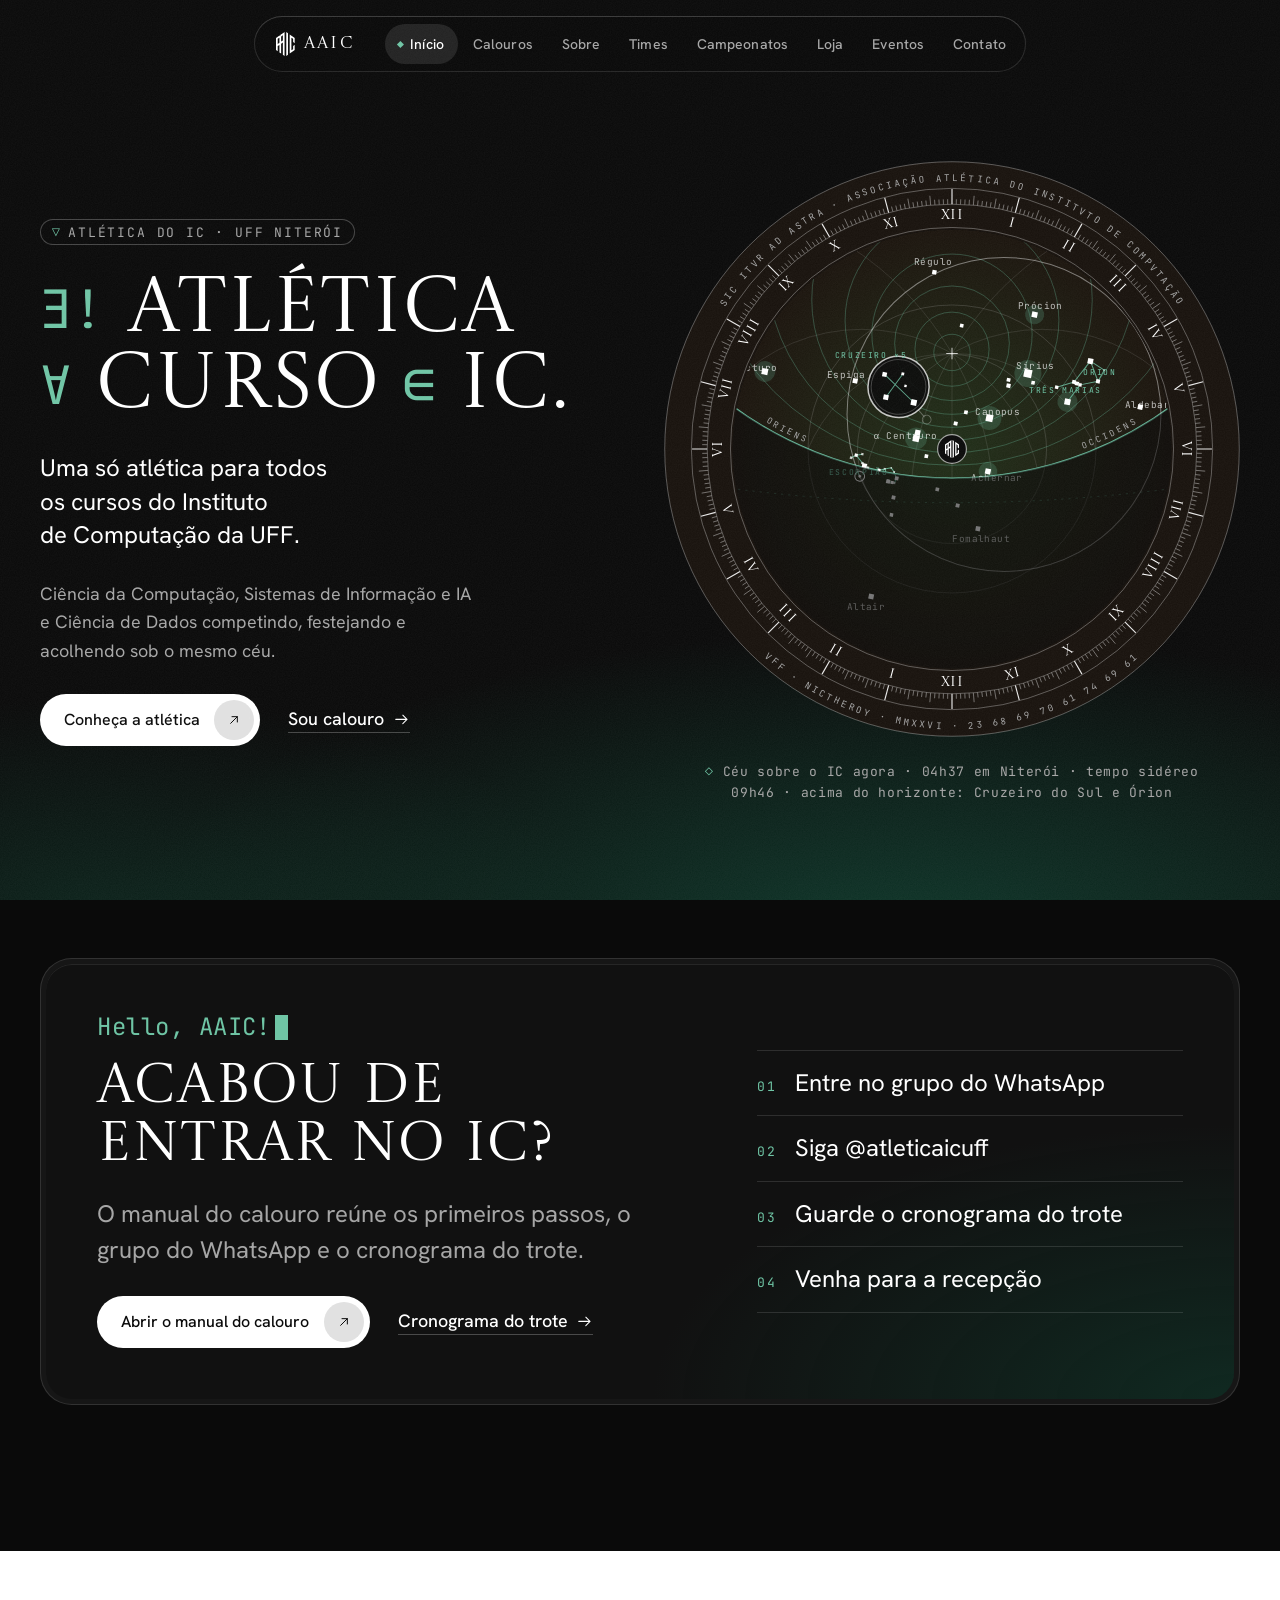
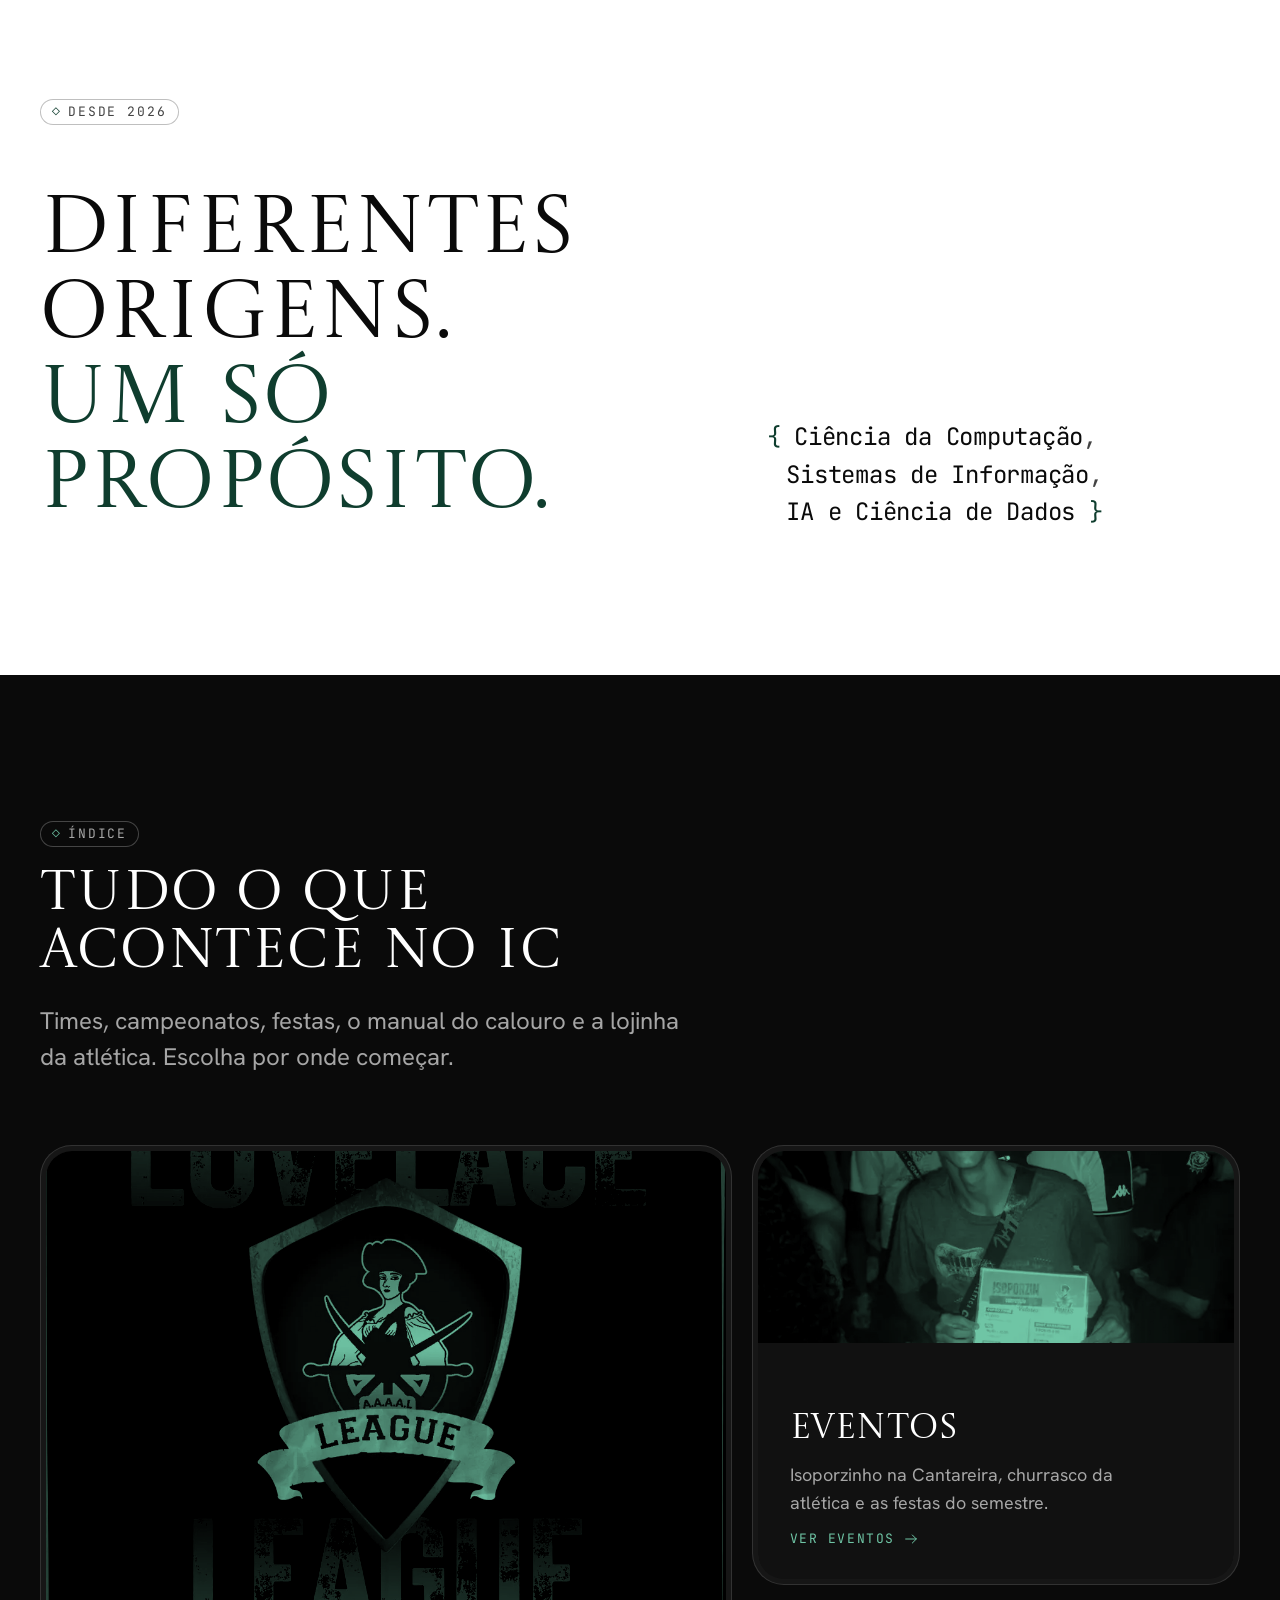
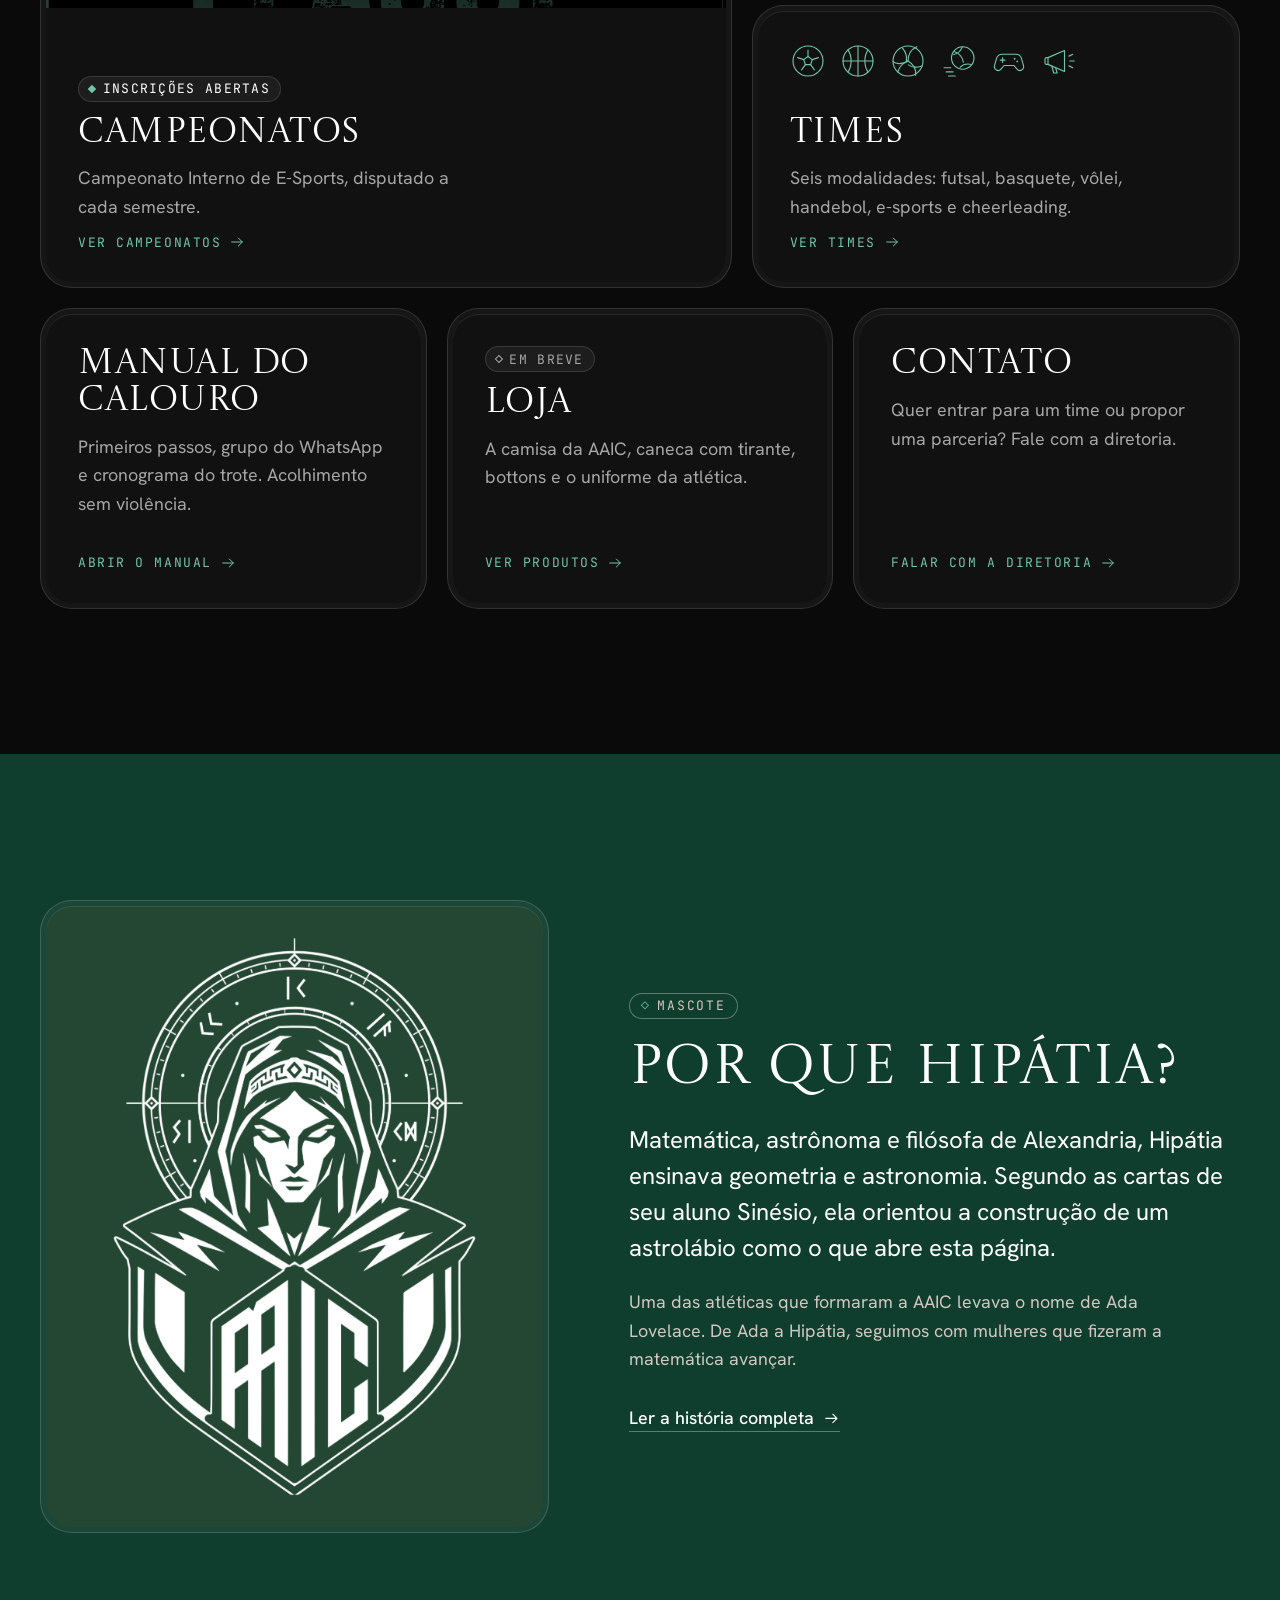
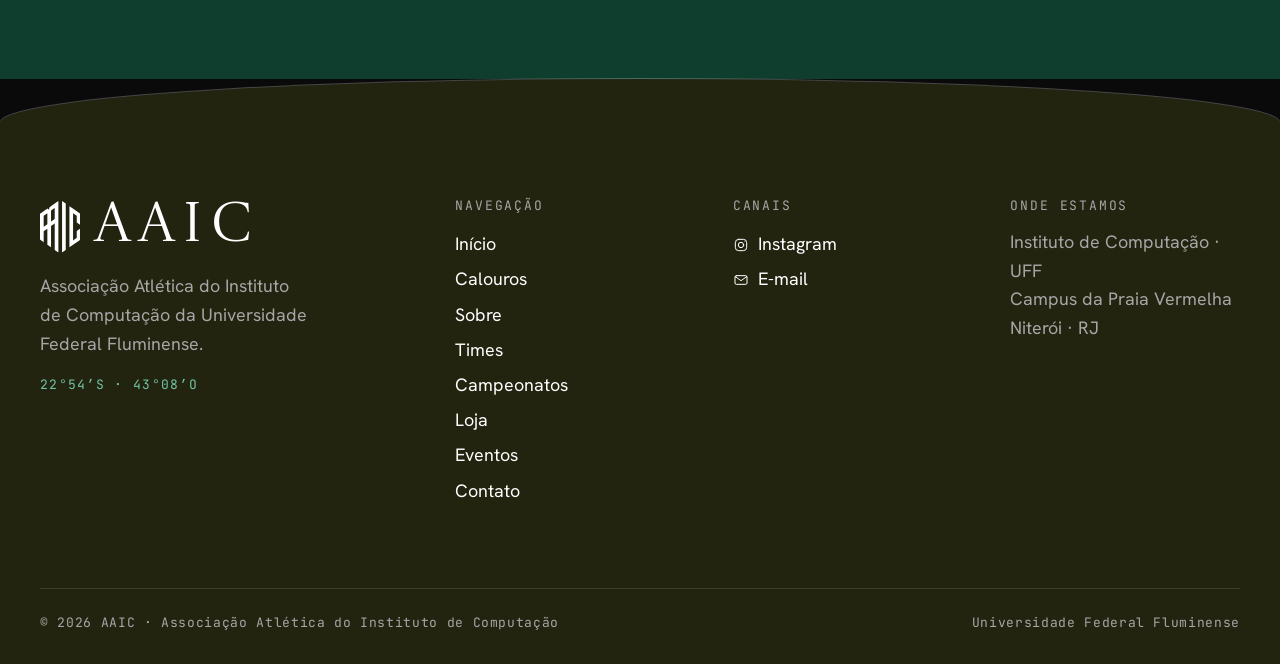
==== index.html @ 12397152 "feat: aplica a nova identidade visual da AAIC ao site" ====
<!DOCTYPE html>
<html lang="pt-BR">
<head>
  <meta charset="utf-8">
  <meta name="viewport" content="width=device-width, initial-scale=1">
  <title>AAIC UFF · Associação Atlética do Instituto de Computação</title>
  <meta name="description" content="Atlética do Instituto de Computação da UFF, em Niterói: manual do calouro, times, campeonatos, eventos, trotes solidários e loja de Ciência da Computação, Sistemas de Informação e IA e Ciência de Dados.">
  <link rel="canonical" href="https://aaic.com.br/">
  <meta property="og:type" content="website">
  <meta property="og:site_name" content="AAIC UFF">
  <meta property="og:locale" content="pt_BR">
  <meta property="og:title" content="AAIC UFF · Associação Atlética do Instituto de Computação">
  <meta property="og:description" content="Uma só atlética para todos os cursos do Instituto de Computação da UFF.">
  <meta property="og:url" content="https://aaic.com.br/">
  <meta property="og:image" content="https://aaic.com.br/assets/img/og.jpg">
  <meta name="theme-color" content="#0A0A0A">
  <link rel="icon" href="assets/favicon.svg" type="image/svg+xml">
  <link rel="apple-touch-icon" href="assets/img/apple-touch-icon.png">
  <link rel="preload" href="assets/fonts/castoro-titling-latin.woff2" as="font" type="font/woff2" crossorigin>
  <link rel="preload" href="assets/fonts/hanken-grotesk-latin-var.woff2" as="font" type="font/woff2" crossorigin>
  <link rel="stylesheet" href="style.css?v=20261013">
  <script src="script.js?v=20261013" defer></script>
  <script src="astrolabio.js?v=20261013" defer></script>
</head>
<body class="page-inicio">
  <!-- chrome:nav -->
  <a class="skip-link" href="#conteudo">Pular para o conteúdo</a>
  <header class="site-nav" data-nav>
    <nav class="nav-island" aria-label="Principal">
      <a class="nav-brand" href="index.html">
        <svg class="nav-brand-mark" aria-hidden="true"><use href="assets/icons.svg?v=20261013#aaic-monograma"></use></svg>
        <span>AAIC</span>
        <span class="sr-only">— página inicial</span>
      </a>
      <button class="nav-toggle" type="button" aria-expanded="false" aria-controls="menu" aria-label="Menu" data-nav-toggle>
        <span class="nav-toggle-bar nav-toggle-bar--top" aria-hidden="true"></span>
        <span class="nav-toggle-bar nav-toggle-bar--bottom" aria-hidden="true"></span>
      </button>
      <div class="nav-panel" id="menu" data-nav-panel>
        <ul class="nav-links" role="list">
          <li class="nav-item"><a class="nav-link" href="index.html" aria-current="page">Início</a></li>
          <li class="nav-item"><a class="nav-link" href="trotes.html">Calouros</a></li>
          <li class="nav-item"><a class="nav-link" href="sobre.html">Sobre</a></li>
          <li class="nav-item"><a class="nav-link" href="times.html">Times</a></li>
          <li class="nav-item"><a class="nav-link" href="campeonatos.html">Campeonatos</a></li>
          <li class="nav-item"><a class="nav-link" href="loja.html">Loja</a></li>
          <li class="nav-item"><a class="nav-link" href="eventos.html">Eventos</a></li>
          <li class="nav-item"><a class="nav-link" href="contato.html">Contato</a></li>
        </ul>
        <div class="nav-panel-meta">
          <a class="nav-panel-link" href="https://www.instagram.com/atleticaicuff/" target="_blank" rel="noopener">@atleticaicuff<span class="sr-only"> (abre em nova aba)</span></a>
          <a class="nav-panel-link" href="mailto:diretoria@aaic.com.br">diretoria@aaic.com.br</a>
        </div>
      </div>
    </nav>
  </header>
  <!-- /chrome:nav -->

  <main id="conteudo" tabindex="-1">
    <section class="hero" aria-labelledby="hero-title">
      <div class="container hero-grid">
        <div class="hero-copy">
          <p class="label"><span class="label-mark" aria-hidden="true">▽</span> Atlética do IC · UFF Niterói</p>
          <!-- TODO(conteúdo): tese provisória em notação lógica. A ordem ∃! … ∀ é intencional:
               "existe uma única atlética para todo curso do IC" (∀ antes de ∃! diria "cada curso com a sua"). -->
          <h1 class="hero-title" id="hero-title">
            <span class="hero-formula" aria-hidden="true">
              <span class="hero-formula-line"><span class="op">∃!</span> ATLÉTICA</span>
              <span class="hero-formula-line"><span class="op">∀</span> CURSO <span class="op">∈</span> IC.</span>
            </span>
            <span class="hero-translation">Uma só atlética para todos os cursos do Instituto de Computação da UFF.</span>
          </h1>
          <p class="hero-lede">Ciência da Computação, Sistemas de Informação e IA e Ciência de Dados competindo, festejando e acolhendo sob o mesmo céu.</p>
          <div class="hero-actions">
            <a class="btn" href="sobre.html">Conheça a atlética<span class="btn-icon" aria-hidden="true"><svg class="icon icon--sm" aria-hidden="true"><use href="assets/icons.svg?v=20261013#i-arrow-up-right"></use></svg></span></a>
            <a class="link-arrow" href="trotes.html">Sou calouro<svg class="icon" aria-hidden="true"><use href="assets/icons.svg?v=20261013#i-arrow-right"></use></svg></a>
          </div>
        </div>

        <!-- Astrolábio vivo: gerado por astrolabio.js com o céu real sobre o IC no momento do acesso.
             O monograma no eixo central vem da constante MONOGRAM de astrolabio.js.
             TODO(conteúdo): a inscrição do limbo vem de data-inscription; o trecho em hex decodifica "#hipatia". -->
        <figure class="astrolabe" data-astrolabe data-inscription="SIC ITVR AD ASTRA · ASSOCIAÇÃO ATLÉTICA DO INSTITVTO DE COMPVTAÇÃO · VFF · NICTHEROY · MMXXVI · 23 68 69 70 61 74 69 61">
          <div class="astro-disc" data-astro-disc>
            <noscript><img class="astro-fallback" src="assets/img/astrolabio.svg" alt="" width="640" height="640"></noscript>
          </div>
          <figcaption class="astro-caption"><span class="astro-caption-mark" aria-hidden="true">◇</span> <span data-astro-readout>Céu sobre o IC · 22°54′S 43°08′O</span></figcaption>
        </figure>
      </div>
    </section>

    <section class="section calouro-band" aria-labelledby="calouro-title">
      <div class="container">
        <div class="card" data-reveal>
          <div class="card-core calouro-band-core">
            <div class="calouro-band-copy">
              <p class="calouro-hello" aria-hidden="true">Hello, AAIC!</p>
              <h2 class="section-title" id="calouro-title">Acabou de entrar no IC?</h2>
              <p class="section-lede">O manual do calouro reúne os primeiros passos, o grupo do WhatsApp e o cronograma do trote.</p>
              <div class="calouro-actions">
                <a class="btn" href="trotes.html">Abrir o manual do calouro<span class="btn-icon" aria-hidden="true"><svg class="icon icon--sm" aria-hidden="true"><use href="assets/icons.svg?v=20261013#i-arrow-up-right"></use></svg></span></a>
                <a class="link-arrow" href="trotes.html#cronograma">Cronograma do trote<svg class="icon" aria-hidden="true"><use href="assets/icons.svg?v=20261013#i-arrow-right"></use></svg></a>
              </div>
            </div>
            <ol class="calouro-band-steps" role="list" aria-label="Primeiros passos do calouro">
              <li class="calouro-band-step"><span class="calouro-band-index" aria-hidden="true">01</span>Entre no grupo do WhatsApp</li>
              <li class="calouro-band-step"><span class="calouro-band-index" aria-hidden="true">02</span>Siga @atleticaicuff</li>
              <li class="calouro-band-step"><span class="calouro-band-index" aria-hidden="true">03</span>Guarde o cronograma do trote</li>
              <li class="calouro-band-step"><span class="calouro-band-index" aria-hidden="true">04</span>Venha para a recepção</li>
            </ol>
          </div>
        </div>
      </div>
    </section>

    <section class="section section--light" aria-labelledby="manifesto-title">
      <div class="container manifesto-grid">
        <div class="manifesto-head">
          <p class="label"><span class="label-mark" aria-hidden="true">◇</span> Desde 2026</p>
        </div>
        <h2 class="manifesto-title" id="manifesto-title">Diferentes origens. <span class="manifesto-title-line">Um só propósito.</span></h2>
        <ul class="course-set" role="list" aria-label="Os três cursos da AAIC">
          <li class="course-set-item">Ciência da Computação</li>
          <li class="course-set-item">Sistemas de Informação</li>
          <li class="course-set-item">IA e Ciência de Dados</li>
        </ul>
      </div>
    </section>

    <section class="section" aria-labelledby="indice-title">
      <div class="container">
        <div class="section-head">
          <p class="label"><span class="label-mark" aria-hidden="true">◇</span> Índice</p>
          <h2 class="section-title" id="indice-title">Tudo o que acontece no IC</h2>
          <p class="section-lede">Times, campeonatos, festas, o manual do calouro e a lojinha da atlética. Escolha por onde começar.</p>
        </div>

        <div class="index-grid">
          <div class="index-item index-item--champ" data-reveal>
            <a class="card index-card" href="campeonatos.html">
              <div class="card-core index-card-core index-card-core--media">
                <div class="index-card-media duotone">
                  <img class="index-card-img duotone-img" src="assets/img/lleague-1200.webp" srcset="assets/img/lleague-640.webp 640w, assets/img/lleague-1200.webp 1080w" sizes="(min-width: 64rem) 56vw, 100vw" width="1080" height="1080" alt="" loading="lazy" decoding="async">
                </div>
                <div class="index-card-body">
                  <span class="chip chip--live">Inscrições abertas</span>
                  <h3 class="index-card-title">Campeonatos</h3>
                  <p class="index-card-text">Campeonato Interno de E-Sports, disputado a cada semestre.</p>
                  <span class="index-card-cta">Ver campeonatos<svg class="icon" aria-hidden="true"><use href="assets/icons.svg?v=20261013#i-arrow-right"></use></svg></span>
                </div>
              </div>
            </a>
          </div>

          <div class="index-item index-item--events" data-reveal>
            <a class="card index-card" href="eventos.html">
              <div class="card-core index-card-core index-card-core--media">
                <div class="index-card-media duotone">
                  <img class="index-card-img duotone-img" src="assets/img/isoporzinho-640.webp" srcset="assets/img/isoporzinho-640.webp 640w, assets/img/isoporzinho-1200.webp 1200w" sizes="(min-width: 64rem) 40vw, 100vw" width="1200" height="1200" alt="" loading="lazy" decoding="async">
                </div>
                <div class="index-card-body">
                  <h3 class="index-card-title">Eventos</h3>
                  <p class="index-card-text">Isoporzinho na Cantareira, churrasco da atlética e as festas do semestre.</p>
                  <span class="index-card-cta">Ver eventos<svg class="icon" aria-hidden="true"><use href="assets/icons.svg?v=20261013#i-arrow-right"></use></svg></span>
                </div>
              </div>
            </a>
          </div>

          <div class="index-item index-item--teams" data-reveal>
            <a class="card index-card" href="times.html">
              <div class="card-core index-card-core">
                <div class="index-picto" aria-hidden="true">
                  <svg class="icon"><use href="assets/icons.svg?v=20261013#p-futsal"></use></svg>
                  <svg class="icon"><use href="assets/icons.svg?v=20261013#p-basquete"></use></svg>
                  <svg class="icon"><use href="assets/icons.svg?v=20261013#p-volei"></use></svg>
                  <svg class="icon"><use href="assets/icons.svg?v=20261013#p-handebol"></use></svg>
                  <svg class="icon"><use href="assets/icons.svg?v=20261013#p-esports"></use></svg>
                  <svg class="icon"><use href="assets/icons.svg?v=20261013#p-cheer"></use></svg>
                </div>
                <div class="index-card-body">
                  <h3 class="index-card-title">Times</h3>
                  <p class="index-card-text">Seis modalidades: futsal, basquete, vôlei, handebol, e-sports e cheerleading.</p>
                  <span class="index-card-cta">Ver times<svg class="icon" aria-hidden="true"><use href="assets/icons.svg?v=20261013#i-arrow-right"></use></svg></span>
                </div>
              </div>
            </a>
          </div>

          <div class="index-item index-item--trotes" data-reveal>
            <a class="card index-card" href="trotes.html">
              <div class="card-core index-card-core">
                <div class="index-card-body">
                  <h3 class="index-card-title">Manual do calouro</h3>
                  <p class="index-card-text">Primeiros passos, grupo do WhatsApp e cronograma do trote. Acolhimento sem violência.</p>
                </div>
                <span class="index-card-cta">Abrir o manual<svg class="icon" aria-hidden="true"><use href="assets/icons.svg?v=20261013#i-arrow-right"></use></svg></span>
              </div>
            </a>
          </div>

          <div class="index-item index-item--store" data-reveal>
            <a class="card index-card" href="loja.html">
              <div class="card-core index-card-core">
                <div class="index-card-body">
                  <span class="chip">Em breve</span>
                  <h3 class="index-card-title">Loja</h3>
                  <p class="index-card-text">A camisa da AAIC, caneca com tirante, bottons e o uniforme da atlética.</p>
                </div>
                <span class="index-card-cta">Ver produtos<svg class="icon" aria-hidden="true"><use href="assets/icons.svg?v=20261013#i-arrow-right"></use></svg></span>
              </div>
            </a>
          </div>

          <div class="index-item index-item--contact" data-reveal>
            <a class="card index-card" href="contato.html">
              <div class="card-core index-card-core">
                <div class="index-card-body">
                  <h3 class="index-card-title">Contato</h3>
                  <p class="index-card-text">Quer entrar para um time ou propor uma parceria? Fale com a diretoria.</p>
                </div>
                <span class="index-card-cta">Falar com a diretoria<svg class="icon" aria-hidden="true"><use href="assets/icons.svg?v=20261013#i-arrow-right"></use></svg></span>
              </div>
            </a>
          </div>
        </div>
      </div>
    </section>

    <section class="section section--green hipatia-teaser" id="hipatia" aria-labelledby="hipatia-title">
      <div class="container hipatia-grid">
        <figure class="card hipatia-figure" data-reveal>
          <div class="card-core">
            <img class="hipatia-img" src="assets/img/hipatia-circulo-1200.webp" srcset="assets/img/hipatia-circulo-640.webp 640w, assets/img/hipatia-circulo-1200.webp 1200w" sizes="(min-width: 64rem) 33rem, 100vw" width="1200" height="1500" alt="Hipátia, mascote da AAIC: encapuzada e de olhos fechados, sobre o escudo com o monograma AAIC e diante do círculo rúnico." loading="lazy" decoding="async">
          </div>
        </figure>
        <div class="hipatia-copy">
          <p class="label"><span class="label-mark" aria-hidden="true">◇</span> Mascote</p>
          <h2 class="section-title" id="hipatia-title">Por que Hipátia?</h2>
          <!-- TODO(conteúdo): texto provisório; revisar com a diretoria. -->
          <p class="hipatia-text hipatia-text--lead">Matemática, astrônoma e filósofa de Alexandria, Hipátia ensinava geometria e astronomia. Segundo as cartas de seu aluno Sinésio, ela orientou a construção de um astrolábio como o que abre esta página.</p>
          <p class="hipatia-text">Uma das atléticas que formaram a AAIC levava o nome de Ada Lovelace. De Ada a Hipátia, seguimos com mulheres que fizeram a matemática avançar.</p>
          <a class="link-arrow" href="sobre.html#hipatia">Ler a história completa<svg class="icon" aria-hidden="true"><use href="assets/icons.svg?v=20261013#i-arrow-right"></use></svg></a>
          <!-- Easter egg: só aparece em aaic.com.br/#hipatia (o hex do limbo do astrolábio).
               TODO(conteúdo): definir se há recompensa para quem chegar aqui. -->
          <p class="egg">∴ Você decifrou a inscrição do astrolábio. Hipátia aprovaria.</p>
        </div>
      </div>
    </section>
  </main>

  <!-- chrome:footer -->
  <footer class="site-footer">
    <div class="container">
      <div class="footer-grid">
        <div class="footer-brand">
          <a class="footer-wordmark" href="index.html"><svg class="footer-wordmark-mark" aria-hidden="true"><use href="assets/icons.svg?v=20261013#aaic-monograma"></use></svg>AAIC</a>
          <p class="footer-tagline">Associação Atlética do Instituto de Computação da Universidade Federal Fluminense.</p>
          <p class="footer-coords">22°54′S · 43°08′O</p>
        </div>
        <nav aria-label="Rodapé">
          <h2 class="footer-title">Navegação</h2>
          <ul class="footer-links" role="list">
            <li><a class="footer-link" href="index.html">Início</a></li>
            <li><a class="footer-link" href="trotes.html">Calouros</a></li>
            <li><a class="footer-link" href="sobre.html">Sobre</a></li>
            <li><a class="footer-link" href="times.html">Times</a></li>
            <li><a class="footer-link" href="campeonatos.html">Campeonatos</a></li>
            <li><a class="footer-link" href="loja.html">Loja</a></li>
            <li><a class="footer-link" href="eventos.html">Eventos</a></li>
            <li><a class="footer-link" href="contato.html">Contato</a></li>
          </ul>
        </nav>
        <div>
          <h2 class="footer-title">Canais</h2>
          <ul class="footer-links" role="list">
            <li><a class="footer-link" href="https://www.instagram.com/atleticaicuff/" target="_blank" rel="noopener"><svg class="icon icon--sm" aria-hidden="true"><use href="assets/icons.svg?v=20261013#i-instagram"></use></svg>Instagram<span class="sr-only"> (abre em nova aba)</span></a></li>
            <li><a class="footer-link" href="mailto:diretoria@aaic.com.br"><svg class="icon icon--sm" aria-hidden="true"><use href="assets/icons.svg?v=20261013#i-mail"></use></svg>E-mail</a></li>
            <!-- TODO(conteúdo): incluir Discord (convite), LinkedIn e outras redes quando houver links oficiais. -->
          </ul>
        </div>
        <div>
          <h2 class="footer-title">Onde estamos</h2>
          <address class="footer-text">Instituto de Computação · UFF<br>Campus da Praia Vermelha<br>Niterói · RJ</address>
        </div>
      </div>
      <div class="footer-bottom">
        <p>© <span data-year>2026</span> AAIC · Associação Atlética do Instituto de Computação</p>
        <p>Universidade Federal Fluminense</p>
      </div>
    </div>
  </footer>
  <!-- /chrome:footer -->
</body>
</html>
---- style.css ----
/* =============================================================================
   AAIC · UFF — folha de estilo única
   -----------------------------------------------------------------------------
   Ordem: camadas · fontes · tokens (IDENTIDADE no topo) · reset · base
          · componentes · chrome (nav e rodapé) · páginas · utilitários.

   Convenções
   - Classes simples "bloco-parte" e variantes "bloco--variante" (ex.: .team-row).
   - Estado por atributo (aria-expanded, aria-current, data-*). Exceções: as classes de
     revelação (reveal-ready, is-visible) e as do SVG que o astrolabio.js gera.
   - Sem IDs e sem style inline. Um seletor não entra nas partes de outro bloco.
   - Cores SEMPRE por token. Para trocar a identidade, edite só o bloco IDENTIDADE.
   - Os tokens semânticos (--bg, --text, --accent, --line…) são redefinidos por
     seção (.section--light, .section--green), então os componentes funcionam
     sobre qualquer fundo sem variantes duplicadas.
   ========================================================================== */

@layer reset, base, components, chrome, pages, utilities;


/* ── Fontes self-hosted (OFL; licenças em assets/fonts/OFL-*.txt) ────────────
   TODO(identidade): tipografia provisória. Para trocar, substitua os arquivos
   e os nomes abaixo e em --font-display / --font-text / --font-mono.        */
@font-face {
  font-family: "Castoro Titling";
  src: url("assets/fonts/castoro-titling-latin.woff2") format("woff2");
  font-weight: 400;
  font-style: normal;
  font-display: swap;
  unicode-range: U+0000-00FF, U+0131, U+0152-0153, U+02BB-02BC, U+02C6, U+02DA, U+02DC, U+0304, U+0308, U+0329, U+2000-206F, U+20AC, U+2122, U+2191, U+2193, U+2212, U+2215, U+FEFF, U+FFFD;
}

@font-face {
  font-family: "Hanken Grotesk";
  src: url("assets/fonts/hanken-grotesk-latin-var.woff2") format("woff2");
  font-weight: 300 800;
  font-style: normal;
  font-display: swap;
  unicode-range: U+0000-00FF, U+0131, U+0152-0153, U+02BB-02BC, U+02C6, U+02DA, U+02DC, U+0304, U+0308, U+0329, U+2000-206F, U+20AC, U+2122, U+2191, U+2193, U+2212, U+2215, U+FEFF, U+FFFD;
}

@font-face {
  font-family: "JetBrains Mono";
  src: url("assets/fonts/jetbrains-mono-latin-400.woff2") format("woff2");
  font-weight: 400;
  font-style: normal;
  font-display: swap;
  unicode-range: U+0000-00FF, U+0131, U+0152-0153, U+02BB-02BC, U+02C6, U+02DA, U+02DC, U+0304, U+0308, U+0329, U+2000-206F, U+20AC, U+2122, U+2191, U+2193, U+2212, U+2215, U+FEFF, U+FFFD;
}

/* Operadores e símbolos (∀ ∃ ∄ ∈ ◇ ▽ → λ π…): subset mínimo do JetBrains Mono.
   Atenção: a fonte NÃO tem ∇ ∴ ∵ ∎ (cairiam em fonte do sistema); a marca provisória usa ▽. */
@font-face {
  font-family: "JetBrains Mono";
  src: url("assets/fonts/jetbrains-mono-symbols-400.woff2") format("woff2");
  font-weight: 400;
  font-style: normal;
  font-display: swap;
  unicode-range: U+0394, U+03A3, U+03BB, U+03C0, U+2190, U+2192, U+2197-2198, U+2200, U+2203, U+2208-2209, U+221E, U+2248, U+2260, U+2264-2265, U+25B3, U+25BD, U+25C6-25C7;
}


/* ── Tokens ─────────────────────────────────────────────────────────────── */
:root {
  /* ══ IDENTIDADE ════════════════════════════════════════════════════════
     Paleta oficial da AAIC (kit de branding, 13/10/2026). O cinza claro #D9D9D9
     não tem token próprio: os tons intermediários do site derivam destas 3 linhas. */
  --brand-black: #0A0A0A;
  --brand-green: #0F3D2E;
  --brand-white: #FFFFFF;

  /* TODO(identidade): famílias provisórias (ver @font-face acima). */
  --font-display: "Castoro Titling", "Iowan Old Style", "Palatino Linotype", Georgia, serif;
  --font-text: "Hanken Grotesk", ui-sans-serif, system-ui, -apple-system, "Segoe UI", sans-serif;
  --font-mono: "JetBrains Mono", ui-monospace, "SF Mono", "Cascadia Mono", Menlo, Consolas, monospace;
  /* ════════════════════════════════════════════════════════════════════ */

  color-scheme: dark;

  /* Derivados da marca — não editar à mão.
     O verde-escuro puro reprova como texto sobre preto (1,6:1): ele é usado
     só em planos. Para texto, links e foco usa-se --green-bright.          */
  --green-bright: #6FC5A5; /* valor calculado; recalculado no @supports abaixo */
  --green-deep: color-mix(in oklch, var(--brand-green) 60%, var(--brand-black));
  --green-night: color-mix(in oklch, var(--brand-green) 26%, var(--brand-black));

  /* Semânticos (redefinidos nas seções claras e verdes) */
  --bg: var(--brand-black);
  --text: var(--brand-white);
  --text-muted: color-mix(in oklch, var(--brand-white) 68%, var(--brand-black));
  --accent: var(--green-bright);
  --line: color-mix(in oklch, var(--brand-white) 12%, transparent);
  --line-strong: color-mix(in oklch, var(--brand-white) 24%, transparent);
  --wash: color-mix(in oklch, var(--brand-white) 5%, transparent);
  --wash-strong: color-mix(in oklch, var(--brand-white) 10%, transparent);
  --surface: color-mix(in oklch, var(--brand-white) 4%, var(--brand-black));
  --highlight: color-mix(in oklch, var(--brand-white) 9%, transparent);

  /* Escala tipográfica fluida (máx/mín ≤ 2,5 para o zoom de 200% funcionar) */
  --step--1: clamp(0.75rem, 0.72rem + 0.12vw, 0.8125rem);
  --step-0: clamp(1rem, 0.96rem + 0.2vw, 1.125rem);
  --step-1: clamp(1.2rem, 1.1rem + 0.5vw, 1.5rem);
  --step-2: clamp(1.5rem, 1.25rem + 1.2vw, 2.25rem);
  --step-3: clamp(2rem, 1.4rem + 2.6vw, 3.75rem);
  --step-4: clamp(2.6rem, 1.6rem + 4.4vw, 6rem);

  /* Espaço e forma */
  --gutter: clamp(1rem, 0.5rem + 2.5vw, 2.5rem);
  --section: clamp(5rem, 3.5rem + 7vw, 10rem);
  --container: 77.5rem;
  --radius-shell: 2rem;
  --shell-pad: 0.375rem;
  --radius-core: calc(var(--radius-shell) - var(--shell-pad));
  --radius-pill: 999px;

  /* Movimento: duas curvas, três durações */
  --ease-out: cubic-bezier(0.32, 0.72, 0, 1);
  --ease-in-out: cubic-bezier(0.65, 0, 0.35, 1);
  --dur-1: 200ms;
  --dur-2: 450ms;
  --dur-3: 900ms;

  /* Camadas */
  --z-nav: 100;
  --z-grain: 200;
  --z-skip: 300;
}

@supports (color: oklch(from red l c h)) {
  :root {
    --green-bright: oklch(from var(--brand-green) 0.76 calc(c + 0.04) h);
  }
}

@media (prefers-reduced-motion: reduce) {
  :root {
    --dur-1: 0ms;
    --dur-2: 0ms;
    --dur-3: 0ms;
  }
}


/* ── Reset ──────────────────────────────────────────────────────────────── */
@layer reset {
  *,
  *::before,
  *::after {
    box-sizing: border-box;
  }

  * {
    margin: 0;
  }

  html {
    -webkit-text-size-adjust: 100%;
    text-size-adjust: 100%;
  }

  img,
  svg,
  picture,
  video {
    display: block;
    max-width: 100%;
  }

  img {
    height: auto;
  }

  input,
  button,
  textarea,
  select {
    font: inherit;
    color: inherit;
  }

  button {
    background: none;
    border: 0;
    padding: 0;
    cursor: pointer;
  }

  [hidden] {
    display: none !important;
  }

  @media (prefers-reduced-motion: reduce) {
    *,
    *::before,
    *::after {
      animation-duration: 1ms !important;
      animation-iteration-count: 1 !important;
      transition-duration: 1ms !important;
      scroll-behavior: auto !important;
    }
  }
}


/* ── Base ───────────────────────────────────────────────────────────────── */
@layer base {
  html {
    background: var(--bg);
    color: var(--text);
    scroll-padding-top: 6.5rem;
  }

  @media (prefers-reduced-motion: no-preference) {
    html {
      scroll-behavior: smooth;
    }
  }

  body {
    min-height: 100svh;
    display: flex;
    flex-direction: column;
    font-family: var(--font-text);
    font-size: var(--step-0);
    line-height: 1.6;
    -webkit-font-smoothing: antialiased;
    -moz-osx-font-smoothing: grayscale;
  }

  /* Granulação: fixa, sem blend, nunca intercepta cliques. */
  body::after {
    content: "";
    position: fixed;
    inset: 0;
    z-index: var(--z-grain);
    pointer-events: none;
    opacity: 0.05;
    background-image: url("data:image/svg+xml,%3Csvg xmlns='http://www.w3.org/2000/svg' width='180' height='180'%3E%3Cfilter id='g'%3E%3CfeTurbulence type='fractalNoise' baseFrequency='.85' numOctaves='3' stitchTiles='stitch'/%3E%3CfeColorMatrix values='0 0 0 0 1 0 0 0 0 1 0 0 0 0 1 0 0 0 .9 0'/%3E%3C/filter%3E%3Crect width='100%25' height='100%25' filter='url(%23g)'/%3E%3C/svg%3E");
  }

  main {
    flex: 1 0 auto;
  }

  main:focus {
    outline: none;
  }

  :where(h1, h2, h3, h4) {
    font-family: var(--font-display);
    font-weight: 400;
    font-synthesis: none;
    line-height: 1.04;
    letter-spacing: 0.015em;
    text-wrap: balance;
    overflow-wrap: break-word;
    hyphens: auto;
  }

  :where(p, li, figcaption) {
    text-wrap: pretty;
  }

  :where(a) {
    color: inherit;
    text-decoration-thickness: 1px;
    text-underline-offset: 0.22em;
  }

  :where(a:hover) {
    text-decoration-color: var(--accent);
  }

  :where(:focus-visible) {
    outline: 2px solid var(--accent);
    outline-offset: 3px;
  }

  :where(strong) {
    font-weight: 600;
  }

  :where(ul, ol)[role="list"] {
    list-style: none;
    padding: 0;
  }

  ::selection {
    background: var(--accent);
    color: var(--bg);
  }
}


/* ── Componentes ────────────────────────────────────────────────────────── */
@layer components {
  .container {
    width: min(100% - 2 * var(--gutter), var(--container));
    margin-inline: auto;
  }

  .section {
    position: relative;
    padding-block: var(--section);
    background: var(--bg);
    color: var(--text);
  }

  /* Página de manuscrito: preto sobre branco; o verde-escuro vira texto (11:1). */
  .section--light {
    color-scheme: light;
    --bg: var(--brand-white);
    --text: var(--brand-black);
    --text-muted: color-mix(in oklch, var(--brand-black) 72%, var(--brand-white));
    --accent: var(--brand-green);
    --line: color-mix(in oklch, var(--brand-black) 12%, transparent);
    --line-strong: color-mix(in oklch, var(--brand-black) 26%, transparent);
    --wash: color-mix(in oklch, var(--brand-black) 4%, transparent);
    --wash-strong: color-mix(in oklch, var(--brand-black) 8%, transparent);
    --surface: color-mix(in oklch, var(--brand-black) 3%, var(--brand-white));
    --highlight: transparent;
  }

  /* Plano verde: a pátina em grande área (nunca como acento neon). */
  .section--green {
    --bg: var(--brand-green);
    --text-muted: color-mix(in oklch, var(--brand-white) 76%, var(--brand-green));
    --line: color-mix(in oklch, var(--brand-white) 16%, transparent);
    --line-strong: color-mix(in oklch, var(--brand-white) 32%, transparent);
    --surface: color-mix(in oklch, var(--brand-white) 6%, var(--brand-green));
  }

  .section-head {
    display: grid;
    gap: 1.25rem;
    justify-items: start;
    max-width: 46rem;
    margin-bottom: clamp(2.5rem, 2rem + 3vw, 4.5rem);
  }

  .section-title {
    font-size: var(--step-3);
  }

  .section-lede {
    max-width: 40rem;
    color: var(--text-muted);
    font-size: var(--step-1);
    line-height: 1.5;
  }

  /* Eyebrow: pílula microscópica em mono antes dos títulos. */
  .label {
    display: inline-flex;
    align-items: center;
    gap: 0.6em;
    padding: 0.5em 0.95em;
    border-radius: var(--radius-pill);
    box-shadow: inset 0 0 0 1px var(--line-strong);
    color: var(--text-muted);
    font: 400 var(--step--1) / 1 var(--font-mono);
    letter-spacing: 0.14em;
    text-transform: uppercase;
  }

  .label-mark {
    color: var(--accent);
    letter-spacing: 0;
  }

  .label-link {
    color: var(--text);
    text-decoration: none;
  }

  .label-link:hover {
    color: var(--accent);
  }

  /* Operador lógico em mono, dentro de títulos em capitulares. */
  .op {
    font-family: var(--font-mono);
    font-size: 0.68em;
    color: var(--accent);
    letter-spacing: 0;
    vertical-align: 0.06em;
  }

  /* ∄ desenhado: ∃ com a barra em CSS (a fonte não posiciona o U+0338 combinante). */
  .op--not {
    position: relative;
    display: inline-block;
  }

  .op--not::after {
    content: "";
    position: absolute;
    top: 50%;
    left: 50%;
    width: 0.07em;
    height: 1.05em;
    border-radius: 0.05em;
    background: currentColor;
    transform: translate(-50%, -50%) rotate(32deg);
  }

  .icon {
    flex: none;
    width: 1.25rem;
    height: 1.25rem;
  }

  .icon--sm {
    width: 1rem;
    height: 1rem;
  }

  .icon--lg {
    width: 2.25rem;
    height: 2.25rem;
  }

  /* Botão pílula com o ícone em círculo próprio ("button-in-button"). */
  .btn {
    --btn-bg: var(--text);
    --btn-fg: var(--bg);
    --btn-icon-bg: color-mix(in oklch, var(--bg) 12%, transparent);
    display: inline-flex;
    align-items: center;
    gap: 0.9rem;
    min-height: 3.25rem;
    padding: 0.375rem 0.375rem 0.375rem 1.5rem;
    border-radius: var(--radius-pill);
    background: var(--btn-bg);
    color: var(--btn-fg);
    font: 500 1rem / 1.1 var(--font-text);
    text-decoration: none;
    transition:
      transform var(--dur-1) var(--ease-out),
      background-color var(--dur-2) var(--ease-out),
      box-shadow var(--dur-2) var(--ease-out);
  }

  .btn:active {
    transform: scale(0.98);
  }

  .btn-icon {
    display: grid;
    place-items: center;
    width: 2.5rem;
    height: 2.5rem;
    border-radius: 50%;
    background: var(--btn-icon-bg);
    transition: transform var(--dur-2) var(--ease-out);
  }

  .btn:hover .btn-icon,
  .btn:focus-visible .btn-icon {
    transform: translate(2px, -1px) scale(1.05);
  }

  .btn--ghost {
    --btn-bg: transparent;
    --btn-fg: var(--text);
    --btn-icon-bg: var(--wash-strong);
    box-shadow: inset 0 0 0 1px var(--line-strong);
  }

  .btn--ghost:hover {
    --btn-bg: var(--wash);
  }

  /* Link de texto com seta. */
  .link-arrow {
    display: inline-flex;
    align-items: center;
    gap: 0.55rem;
    min-height: 2.75rem;
    color: var(--text);
    font-weight: 500;
    text-decoration: none;
    background: linear-gradient(var(--line-strong), var(--line-strong)) left calc(100% - 0.55rem) / 100% 1px no-repeat;
    transition: background-size var(--dur-2) var(--ease-out);
  }

  .link-arrow:hover {
    background-image: linear-gradient(var(--accent), var(--accent));
  }

  .link-arrow .icon {
    width: 1.05rem;
    height: 1.05rem;
    transition: transform var(--dur-2) var(--ease-out);
  }

  .link-arrow:hover .icon {
    transform: translateX(3px);
  }

  /* Moldura dupla: casca (shell) + núcleo (core) com raios concêntricos. */
  .card {
    padding: var(--shell-pad);
    border-radius: var(--radius-shell);
    background: var(--wash);
    box-shadow: inset 0 0 0 1px var(--line);
  }

  .card-core {
    position: relative;
    height: 100%;
    overflow: hidden;
    border-radius: var(--radius-core);
    background: var(--surface);
    box-shadow: inset 0 1px 0 var(--highlight);
  }

  /* Chip de status: losango vazado = em breve; cheio = ativo. */
  .chip {
    display: inline-flex;
    align-items: center;
    gap: 0.6em;
    padding: 0.5em 0.85em;
    border-radius: var(--radius-pill);
    background: var(--wash);
    box-shadow: inset 0 0 0 1px var(--line);
    color: var(--text-muted);
    font: 400 var(--step--1) / 1 var(--font-mono);
    letter-spacing: 0.1em;
    text-transform: uppercase;
    white-space: nowrap;
  }

  .chip::before {
    content: "";
    width: 0.45em;
    height: 0.45em;
    rotate: 45deg;
    box-shadow: inset 0 0 0 1px currentColor;
  }

  .chip--live {
    color: var(--text);
  }

  .chip--live::before {
    background: var(--accent);
    box-shadow: none;
  }

  .chip--plain::before {
    content: none;
  }

  /* Placeholder "planta técnica": marca onde entra um asset da identidade.
     Sempre com data-placeholder="<id>" e um comentário TODO(identidade). */
  .placeholder {
    position: relative;
    display: grid;
    place-items: center;
    width: 100%;
    aspect-ratio: 4 / 5;
    padding: 1.5rem;
    border-radius: inherit;
    color: var(--text-muted);
    background-image:
      linear-gradient(var(--line) 1px, transparent 1px),
      linear-gradient(90deg, var(--line) 1px, transparent 1px);
    background-size: 1.5rem 1.5rem;
    background-position: center;
  }

  .placeholder::before {
    content: "";
    position: absolute;
    inset: 0.85rem;
    pointer-events: none;
    background:
      linear-gradient(currentColor, currentColor) top left / 1rem 1px no-repeat,
      linear-gradient(currentColor, currentColor) top left / 1px 1rem no-repeat,
      linear-gradient(currentColor, currentColor) top right / 1rem 1px no-repeat,
      linear-gradient(currentColor, currentColor) top right / 1px 1rem no-repeat,
      linear-gradient(currentColor, currentColor) bottom left / 1rem 1px no-repeat,
      linear-gradient(currentColor, currentColor) bottom left / 1px 1rem no-repeat,
      linear-gradient(currentColor, currentColor) bottom right / 1rem 1px no-repeat,
      linear-gradient(currentColor, currentColor) bottom right / 1px 1rem no-repeat;
  }

  .placeholder::after {
    content: "";
    position: absolute;
    width: min(46%, 12rem);
    aspect-ratio: 1;
    border-radius: 50%;
    box-shadow: inset 0 0 0 1px var(--line-strong);
    pointer-events: none;
  }

  .placeholder--square {
    aspect-ratio: 1;
  }

  .placeholder--landscape {
    aspect-ratio: 4 / 3;
  }

  .placeholder-label {
    position: relative;
    z-index: 1;
    display: grid;
    gap: 0.35rem;
    max-width: 24ch;
    padding: 0.6rem 0.8rem;
    border-radius: 0.5rem;
    background: var(--surface);
    font: 400 var(--step--1) / 1.45 var(--font-mono);
    letter-spacing: 0.08em;
    text-align: center;
    text-transform: uppercase;
  }

  .placeholder-title {
    color: var(--text);
  }

  .placeholder--compact .placeholder-label {
    max-width: 16ch;
    font-size: 0.6875rem;
  }

  .placeholder--compact::after {
    content: none;
  }

  /* Conjunto em notação de chaves: { a, b, c } */
  .course-set {
    display: grid;
    gap: 0.15rem;
    font: 400 var(--step-1) / 1.45 var(--font-mono);
    letter-spacing: -0.01em;
  }

  .course-set-item {
    padding-left: 1.4ch;
  }

  .course-set-item::after {
    content: "," / "";
    color: var(--text-muted);
  }

  .course-set-item:first-child {
    padding-left: 0;
  }

  .course-set-item:first-child::before {
    content: "{ " / "";
    color: var(--accent);
  }

  .course-set-item:last-child::after {
    content: " }" / "";
    color: var(--accent);
  }

  .duotone {
    position: relative;
    isolation: isolate;
    overflow: hidden;
  }

  .duotone-img {
    width: 100%;
    height: 100%;
    object-fit: cover;
    filter: grayscale(1) contrast(1.15) brightness(1.02);
  }

  .duotone::after {
    content: "";
    position: absolute;
    inset: 0;
    background: var(--green-bright);
    mix-blend-mode: multiply;
    pointer-events: none;
  }

  .figure-caption {
    padding: 1rem 0.75rem 0.4rem;
    color: var(--text-muted);
    font: 400 var(--step--1) / 1.55 var(--font-mono);
    letter-spacing: 0.04em;
  }

  .skip-link {
    position: fixed;
    top: 1rem;
    left: 1rem;
    z-index: var(--z-skip);
    padding: 0.85rem 1.25rem;
    border-radius: var(--radius-pill);
    background: var(--brand-white);
    color: var(--brand-black);
    font: 400 var(--step--1) / 1 var(--font-mono);
    letter-spacing: 0.1em;
    text-decoration: none;
    text-transform: uppercase;
    translate: 0 -220%;
    transition: translate var(--dur-2) var(--ease-out);
  }

  .skip-link:focus-visible {
    translate: 0 0;
  }
}


/* ── Chrome: navegação (ilha flutuante) e rodapé (horizonte) ─────────────── */
@layer chrome {
  html[data-menu-open] {
    overflow: hidden;
  }

  .site-nav {
    position: fixed;
    inset: 1rem 0 auto;
    z-index: var(--z-nav);
    display: flex;
    justify-content: center;
    padding-inline: var(--gutter);
    pointer-events: none;
  }

  /* O blur fica no ::before: blur/transform num ancestral prenderiam o painel
     fixo do menu dentro da pílula. */
  .nav-island {
    position: relative;
    display: flex;
    align-items: center;
    gap: 0.5rem;
    width: 100%;
    padding: 0.375rem 0.375rem 0.375rem 0.9rem;
    border-radius: var(--radius-pill);
    pointer-events: auto;
  }

  .nav-island::before {
    content: "";
    position: absolute;
    inset: 0;
    z-index: -1;
    border-radius: inherit;
    /* 88%: sobre as seções claras a pílula continua escura (texto secundário ≥ 4,5:1). */
    background: color-mix(in oklch, var(--brand-black) 88%, transparent);
    box-shadow:
      inset 0 0 0 1px var(--line),
      inset 0 1px 0 var(--highlight);
    backdrop-filter: blur(18px) saturate(140%);
    -webkit-backdrop-filter: blur(18px) saturate(140%);
  }

  .nav-brand {
    position: relative;
    z-index: 2;
    display: inline-flex;
    align-items: center;
    gap: 0.55rem;
    min-height: 2.75rem;
    padding-inline: 0.2rem 0.6rem;
    color: var(--text);
    font: 400 1.05rem / 1 var(--font-display);
    letter-spacing: 0.14em;
    text-decoration: none;
  }

  /* Monograma (logo primária): proporção 378 × 481,71 do viewBox. Sempre em branco ou
     preto: verde sobre preto reprova (1,63:1) e o acento menta não é cor da marca. */
  .nav-brand-mark {
    flex: none;
    width: calc(1.5rem * 0.7847);
    height: 1.5rem;
    color: var(--text);
  }

  .nav-toggle {
    position: relative;
    z-index: 2;
    display: grid;
    place-items: center;
    width: 2.75rem;
    height: 2.75rem;
    margin-left: auto;
    border-radius: 50%;
    background: var(--wash-strong);
    color: var(--text);
  }

  .nav-toggle-bar {
    position: absolute;
    width: 1.05rem;
    height: 1.5px;
    border-radius: 2px;
    background: currentColor;
    transition: transform var(--dur-2) var(--ease-out);
  }

  .nav-toggle-bar--top {
    transform: translateY(-3.5px);
  }

  .nav-toggle-bar--bottom {
    transform: translateY(3.5px);
  }

  .nav-toggle[aria-expanded="true"] .nav-toggle-bar--top {
    transform: rotate(45deg);
  }

  .nav-toggle[aria-expanded="true"] .nav-toggle-bar--bottom {
    transform: rotate(-45deg);
  }

  /* Painel: menu de tela cheia no mobile; lista inline na pílula no desktop. */
  .nav-panel {
    position: fixed;
    inset: 0;
    z-index: 1;
    display: flex;
    flex-direction: column;
    justify-content: center;
    justify-content: safe center;
    gap: 3rem;
    padding: 7rem var(--gutter) 2.5rem;
    overflow-y: auto;
    background: color-mix(in oklch, var(--brand-black) 88%, transparent);
    backdrop-filter: blur(28px);
    -webkit-backdrop-filter: blur(28px);
    visibility: hidden;
    opacity: 0;
    transition:
      opacity var(--dur-2) var(--ease-out),
      visibility 0s var(--dur-2);
  }

  .nav-toggle[aria-expanded="true"] + .nav-panel {
    visibility: visible;
    opacity: 1;
    transition:
      opacity var(--dur-2) var(--ease-out),
      visibility 0s;
  }

  .nav-links {
    display: grid;
    gap: 0.15rem;
  }

  .nav-link {
    display: inline-flex;
    align-items: center;
    gap: 0.9rem;
    min-height: 2.75rem;
    padding-block: 0.3rem;
    color: var(--text);
    font: 400 clamp(2rem, 1.5rem + 3vw, 3rem) / 1.05 var(--font-display);
    letter-spacing: 0.03em;
    text-decoration: none;
  }

  .nav-link[aria-current="page"]::before {
    content: "";
    flex: none;
    width: 0.4rem;
    height: 0.4rem;
    rotate: 45deg;
    background: var(--accent);
  }

  .nav-panel-meta {
    display: flex;
    flex-wrap: wrap;
    gap: 0.75rem 1.75rem;
    padding-top: 1.75rem;
    border-top: 1px solid var(--line);
    color: var(--text-muted);
    font: 400 var(--step--1) / 1.4 var(--font-mono);
    letter-spacing: 0.08em;
  }

  .nav-panel-link {
    display: inline-flex;
    align-items: center;
    gap: 0.5rem;
    min-height: 2.75rem;
    color: var(--text);
    text-decoration: none;
  }

  @media (width < 64rem) and (prefers-reduced-motion: no-preference) {
    .nav-item {
      opacity: 0;
      transform: translateY(1.25rem);
      transition:
        opacity var(--dur-2) var(--ease-out),
        transform var(--dur-3) var(--ease-out);
    }

    .nav-toggle[aria-expanded="true"] + .nav-panel .nav-item {
      opacity: 1;
      transform: none;
    }

    .nav-item:nth-child(2) { transition-delay: 40ms; }
    .nav-item:nth-child(3) { transition-delay: 80ms; }
    .nav-item:nth-child(4) { transition-delay: 120ms; }
    .nav-item:nth-child(5) { transition-delay: 160ms; }
    .nav-item:nth-child(6) { transition-delay: 200ms; }
    .nav-item:nth-child(7) { transition-delay: 240ms; }
    .nav-item:nth-child(8) { transition-delay: 280ms; }
  }

  @media (width >= 64rem) {
    .nav-island {
      width: auto;
      gap: 1.25rem;
      padding-left: 1.15rem;
    }

    .nav-toggle,
    .nav-panel-meta {
      display: none;
    }

    .nav-panel {
      position: static;
      display: block;
      padding: 0;
      overflow: visible;
      background: none;
      backdrop-filter: none;
      -webkit-backdrop-filter: none;
      visibility: visible;
      opacity: 1;
      transition: none;
    }

    .nav-links {
      display: flex;
      gap: 0.1rem;
    }

    .nav-link {
      gap: 0.45rem;
      min-height: 2.5rem;
      padding: 0 0.85rem;
      border-radius: var(--radius-pill);
      color: var(--text-muted);
      font: 500 0.875rem / 1 var(--font-text);
      letter-spacing: 0.01em;
      transition:
        color var(--dur-1) var(--ease-out),
        background-color var(--dur-1) var(--ease-out);
    }

    .nav-link:hover {
      color: var(--text);
      background: var(--wash);
    }

    .nav-link[aria-current="page"] {
      color: var(--text);
      background: var(--wash-strong);
    }

    .nav-link[aria-current="page"]::before {
      width: 0.3rem;
      height: 0.3rem;
    }
  }

  /* Rodapé: plano verde com a borda superior curva, como um horizonte. */
  .site-footer {
    position: relative;
    margin-top: auto;
    padding: clamp(4.5rem, 3.5rem + 5vw, 7.5rem) 0 2rem;
    border-radius: 50% 50% 0 0 / 2.75rem 2.75rem 0 0;
    background: var(--green-deep);
    box-shadow: 0 -1px 0 var(--line-strong);
    color: var(--text);
  }

  .footer-grid {
    display: grid;
    grid-template-columns: minmax(0, 1fr);
    gap: 2.75rem;
  }

  .footer-brand {
    display: grid;
    gap: 1.1rem;
    align-content: start;
    justify-items: start;
  }

  .footer-wordmark {
    display: inline-flex;
    align-items: center;
    gap: 0.85rem;
    color: var(--text);
    font: 400 clamp(2.4rem, 2rem + 2vw, 3.5rem) / 1 var(--font-display);
    letter-spacing: 0.12em;
    text-decoration: none;
  }

  .footer-wordmark-mark {
    flex: none;
    width: calc(0.92em * 0.7847);
    height: 0.92em;
    color: var(--text);
  }

  .footer-tagline {
    max-width: 32ch;
    color: var(--text-muted);
  }

  .footer-coords {
    color: var(--accent);
    font: 400 var(--step--1) / 1.4 var(--font-mono);
    letter-spacing: 0.1em;
  }

  .footer-title {
    margin-bottom: 1rem;
    color: var(--text-muted);
    font: 400 var(--step--1) / 1 var(--font-mono);
    letter-spacing: 0.14em;
    text-transform: uppercase;
  }

  .footer-links {
    display: grid;
    gap: 0.1rem;
  }

  .footer-link {
    display: inline-flex;
    align-items: center;
    gap: 0.6rem;
    min-height: 2.75rem;
    color: var(--text);
    text-decoration: none;
    transition: color var(--dur-1) var(--ease-out);
  }

  .footer-link:hover {
    color: var(--accent);
  }

  .footer-text {
    color: var(--text-muted);
    font-style: normal;
  }

  .footer-bottom {
    display: flex;
    flex-wrap: wrap;
    justify-content: space-between;
    gap: 0.75rem 2rem;
    margin-top: clamp(3rem, 2rem + 4vw, 5rem);
    padding-top: 1.5rem;
    border-top: 1px solid var(--line);
    color: var(--text-muted);
    font: 400 var(--step--1) / 1.5 var(--font-mono);
    letter-spacing: 0.05em;
  }

  @media (pointer: fine) {
    .footer-link {
      min-height: 2.1rem;
    }
  }

  @media (width >= 48rem) {
    .footer-grid {
      grid-template-columns: repeat(2, minmax(0, 1fr));
    }
  }

  @media (width >= 64rem) {
    .footer-grid {
      grid-template-columns: minmax(0, 1.6fr) repeat(3, minmax(0, 1fr));
      gap: 3rem;
    }
  }
}


/* ── Páginas ────────────────────────────────────────────────────────────── */
@layer pages {

  /* Hero da home: tese em notação lógica + astrolábio vivo. */
  .hero {
    position: relative;
    isolation: isolate;
    display: grid;
    align-items: center;
    min-height: 100svh;
    padding-block: 7.5rem 0;
    overflow: hidden;
    overflow: clip;
    background:
      radial-gradient(85% 50% at 70% 106%, color-mix(in oklch, var(--brand-green) 92%, transparent), transparent 72%),
      radial-gradient(55% 35% at 8% 102%, color-mix(in oklch, var(--brand-green) 50%, transparent), transparent 70%),
      var(--bg);
  }

  .hero-grid {
    display: grid;
    grid-template-columns: minmax(0, 1fr);
    gap: 3.5rem;
  }

  .hero-copy {
    container-type: inline-size;
    display: grid;
    gap: 1.75rem;
    justify-items: start;
  }

  .hero-title {
    display: grid;
    gap: 1.6rem;
  }

  .hero-formula {
    display: block;
    font-size: clamp(2.5rem, 13.5cqi, 6.25rem);
    line-height: 0.98;
    letter-spacing: 0.01em;
  }

  .hero-formula-line {
    display: block;
    white-space: nowrap;
  }

  .hero-translation {
    display: block;
    max-width: 28ch;
    font: 400 var(--step-1) / 1.4 var(--font-text);
    letter-spacing: 0;
  }

  .hero-lede {
    max-width: 44ch;
    color: var(--text-muted);
  }

  .hero-actions {
    display: flex;
    flex-wrap: wrap;
    align-items: center;
    gap: 1rem 1.75rem;
  }

  /* Astrolábio: três <svg> empilhados (tímpano fixo, rete que gira, moldura). */
  .astrolabe {
    display: flex;
    flex-direction: column-reverse;
    align-items: center;
    gap: 1.5rem;
    margin-inline: calc(var(--gutter) * -1);
    margin-bottom: calc(min(116vw, 36rem) * -0.3);
  }

  .astro-disc {
    position: relative;
    width: min(116vw, 36rem);
    aspect-ratio: 1;
    container-type: inline-size;
  }

  .astro-layer {
    position: absolute;
    inset: 0;
    width: 100%;
    height: 100%;
    overflow: visible;
  }

  .astro-rete {
    transform: rotate(var(--lst, 0deg));
  }

  .astro-fallback {
    width: 100%;
    height: 100%;
  }

  /* A legenda ganha texto vivo via JS: a altura fica reservada para não deslocar o hero (CLS). */
  .astro-caption {
    min-height: calc(1.65em * 3);
    max-width: min(34rem, 100% - 2 * var(--gutter));
    color: var(--text-muted);
    font: 400 var(--step--1) / 1.65 var(--font-mono);
    letter-spacing: 0.05em;
    text-align: center;
    text-wrap: balance;
  }

  .astro-caption-mark {
    color: var(--accent);
  }

  /* Traços e textos do SVG (estilizados aqui para seguir os tokens). */
  .astro-stop-1 { stop-color: color-mix(in oklch, var(--brand-green) 78%, var(--brand-black)); }
  .astro-stop-2 { stop-color: color-mix(in oklch, var(--brand-green) 30%, var(--brand-black)); }

  .astro-ring,
  .astro-almu,
  .astro-horizon,
  .astro-azi,
  .astro-zenith,
  .astro-ecliptic,
  .astro-fig,
  .astro-lens-rim,
  .astro-sun {
    fill: none;
    vector-effect: non-scaling-stroke;
  }

  .astro-ring { stroke: var(--text); stroke-opacity: 0.3; stroke-width: 1; }
  .astro-ring--faint { stroke-opacity: 0.14; }
  .astro-almu { stroke: var(--accent); stroke-opacity: 0.3; stroke-width: 1; }
  .astro-horizon { stroke: var(--accent); stroke-opacity: 0.95; stroke-width: 1.5; }
  .astro-azi { stroke: var(--text); stroke-opacity: 0.1; stroke-width: 1; }
  .astro-twilight { fill: none; stroke: var(--accent); stroke-opacity: 0.4; stroke-width: 0.6; stroke-dasharray: 1.5 3.5; }
  .astro-zenith { stroke: var(--text); stroke-opacity: 0.75; stroke-width: 1; }
  .astro-cardinal { fill: var(--text-muted); font: 400 6px var(--font-mono); letter-spacing: 0.32em; }

  .astro-ecliptic { stroke: var(--text); stroke-opacity: 0.42; stroke-width: 1; }
  .astro-fig { stroke: var(--accent); stroke-opacity: 0.8; stroke-width: 1; stroke-linejoin: round; stroke-linecap: round; }
  .astro-star { fill: var(--text); }
  .astro-star--dim { fill-opacity: 0.72; }
  .astro-glow { fill: var(--accent); fill-opacity: 0.2; }
  .astro-sun { stroke: var(--text); stroke-width: 1; }
  .astro-sun-core { fill: var(--text); }

  .astro-lens-bg { fill: var(--bg); fill-opacity: 0.9; }
  .astro-lens-rim { stroke: var(--text); stroke-opacity: 0.75; stroke-width: 1.5; }
  .astro-lens-rim--inner { stroke-opacity: 0.22; stroke-width: 1; }

  .astro-labels {
    opacity: 0;
    transition: opacity var(--dur-3) var(--ease-out);
  }

  .astro-disc[data-ready] .astro-labels {
    opacity: 1;
  }

  .astro-label {
    fill: var(--text);
    fill-opacity: 0.72;
    font: 400 6.5px var(--font-mono);
    letter-spacing: 0.05em;
    transform-box: fill-box;
    transform-origin: center;
    transform: rotate(calc(var(--lst, 0deg) * -1));
  }

  .astro-label--fig {
    fill: var(--accent);
    fill-opacity: 1;
    font-size: 5.6px;
    letter-spacing: 0.2em;
  }

  .astro-ground { fill: var(--bg); fill-opacity: 0.56; }
  .astro-limb { fill: color-mix(in oklch, var(--brand-green) 24%, var(--brand-black)); }
  .astro-ticks { fill: none; stroke: var(--text); stroke-opacity: 0.55; stroke-width: 0.5; }
  .astro-ticks--major { stroke-opacity: 0.9; stroke-width: 0.8; }
  .astro-numeral { fill: var(--text); font: 400 9.5px var(--font-display); letter-spacing: 0.04em; }
  .astro-inscription { fill: var(--text-muted); font: 400 6.4px var(--font-mono); letter-spacing: 0.24em; }
  .astro-pin { fill: var(--bg); stroke: var(--text); stroke-opacity: 0.6; stroke-width: 0.8; }
  .astro-pin-mark { fill: var(--text); }

  @container (width < 400px) {
    .astro-label:not(.astro-label--fig) {
      display: none;
    }
  }

  @media (width >= 64rem) {
    .hero {
      padding-block: 8rem 4rem;
    }

    .hero-grid {
      grid-template-columns: minmax(0, 1fr) minmax(0, 1fr);
      align-items: center;
      gap: 3rem;
    }

    .astrolabe {
      flex-direction: column;
      margin: 0;
    }

    .astro-caption {
      min-height: calc(1.65em * 2);
    }

    .astro-disc {
      width: min(100%, 42rem);
    }
  }

  /* Faixa de manuscrito da home. */
  .manifesto-grid {
    display: grid;
    grid-template-columns: minmax(0, 1fr);
    gap: 2.5rem;
  }

  .manifesto-title {
    max-width: 14ch;
    font-size: var(--step-4);
  }

  .manifesto-title-line {
    display: block;
    color: var(--accent);
  }

  @media (width >= 64rem) {
    .manifesto-grid {
      grid-template-columns: minmax(0, 1.4fr) minmax(0, 1fr);
      align-items: end;
      gap: 4rem;
    }

    .manifesto-head {
      grid-column: 1 / -1;
    }
  }

  /* Índice da home em bento assimétrico. */
  .index-grid {
    display: grid;
    grid-template-columns: minmax(0, 1fr);
    gap: 1rem;
  }

  .index-card {
    display: block;
    height: 100%;
    color: inherit;
    text-decoration: none;
    transition:
      box-shadow var(--dur-2) var(--ease-out),
      transform var(--dur-1) var(--ease-out);
  }

  .index-card:hover {
    box-shadow: inset 0 0 0 1px var(--line-strong);
  }

  .index-card:active {
    transform: scale(0.995);
  }

  .index-card-core {
    display: flex;
    flex-direction: column;
    justify-content: space-between;
    gap: 2.25rem;
    min-height: 15rem;
    padding: clamp(1.5rem, 1.2rem + 1vw, 2.25rem);
  }

  .index-card-core--media {
    padding: 0;
  }

  .index-card-media {
    position: relative;
    flex: 1 1 auto;
    min-height: 12rem;
    overflow: hidden;
  }

  .index-card-img {
    position: absolute;
    inset: 0;
    width: 100%;
    height: 100%;
    object-fit: cover;
    transition: transform 1.2s var(--ease-out);
  }

  .index-card:hover .index-card-img {
    transform: scale(1.04);
  }

  .index-card-body {
    display: grid;
    gap: 0.8rem;
    justify-items: start;
  }

  .index-card-core--media .index-card-body {
    padding: clamp(1.5rem, 1.2rem + 1vw, 2.25rem);
  }

  .index-card-title {
    font-size: var(--step-2);
  }

  .index-card-text {
    max-width: 38ch;
    color: var(--text-muted);
  }

  .index-card-cta {
    display: inline-flex;
    align-items: center;
    gap: 0.5rem;
    color: var(--accent);
    font: 400 var(--step--1) / 1 var(--font-mono);
    letter-spacing: 0.12em;
    text-transform: uppercase;
  }

  .index-card-cta .icon {
    width: 1rem;
    height: 1rem;
    transition: transform var(--dur-2) var(--ease-out);
  }

  .index-card:hover .index-card-cta .icon {
    transform: translateX(4px);
  }

  .index-picto {
    display: flex;
    flex-wrap: wrap;
    gap: 0.9rem;
    color: var(--accent);
  }

  .index-picto .icon {
    width: 2.25rem;
    height: 2.25rem;
  }

  @media (width >= 48rem) {
    .index-grid {
      grid-template-columns: repeat(2, minmax(0, 1fr));
    }

    .index-item--champ {
      grid-column: 1 / -1;
    }
  }

  @media (width >= 64rem) {
    .index-grid {
      grid-template-columns: repeat(12, minmax(0, 1fr));
      gap: 1.25rem;
    }

    .index-item--champ { grid-column: 1 / span 7; grid-row: span 2; }
    .index-item--events { grid-column: 8 / span 5; }
    .index-item--teams { grid-column: 8 / span 5; }
    .index-item--trotes { grid-column: 1 / span 4; }
    .index-item--store { grid-column: 5 / span 4; }
    .index-item--contact { grid-column: 9 / span 4; }
  }

  /* Hipátia (home e sobre): plano verde com o slot da mascote. */
  .hipatia-grid {
    display: grid;
    grid-template-columns: minmax(0, 1fr);
    gap: 3rem;
    align-items: center;
  }

  .hipatia-figure {
    border-radius: var(--radius-shell);
  }

  .hipatia-img {
    width: 100%;
  }

  .hipatia-copy {
    display: grid;
    gap: 1.4rem;
    justify-items: start;
    max-width: 40rem;
  }

  .hipatia-text {
    color: var(--text-muted);
  }

  .hipatia-text--lead {
    color: var(--text);
    font-size: var(--step-1);
    line-height: 1.5;
  }

  /* Easter egg: só aparece em aaic.com.br/#hipatia (hex no limbo do astrolábio). */
  .egg {
    display: none;
    padding: 1rem 1.25rem;
    border-radius: 1rem;
    box-shadow: inset 0 0 0 1px var(--line-strong);
    font: 400 var(--step--1) / 1.6 var(--font-mono);
    letter-spacing: 0.04em;
  }

  .hipatia-teaser:target .egg {
    display: block;
  }

  @media (width >= 64rem) {
    .hipatia-grid {
      grid-template-columns: minmax(0, 5fr) minmax(0, 6fr);
      gap: 5rem;
    }
  }

  /* Cabeçalho das subpáginas: eco do astrolábio (limbo em SVG de fundo). */
  .page-header {
    position: relative;
    isolation: isolate;
    padding-block: clamp(8.5rem, 6rem + 8vw, 12.5rem) clamp(3.5rem, 2.5rem + 4vw, 6rem);
    overflow: hidden;
    overflow: clip;
    border-bottom: 1px solid var(--line);
  }

  .page-header::before {
    content: "";
    position: absolute;
    z-index: -1;
    top: 50%;
    right: clamp(-24rem, -28vw, -7rem);
    width: clamp(26rem, 72vw, 52rem);
    aspect-ratio: 1;
    translate: 0 -46%;
    rotate: var(--arc-rotate, 0deg);
    background: url("assets/img/limbo.svg") center / contain no-repeat;
    opacity: 0.55;
  }

  .page-header::after {
    content: "";
    position: absolute;
    inset: auto 0 0;
    z-index: -2;
    height: 70%;
    background: radial-gradient(60% 100% at 88% 100%, color-mix(in oklch, var(--brand-green) 70%, transparent), transparent 72%);
  }

  .page-header-inner {
    display: grid;
    gap: 1.5rem;
    justify-items: start;
  }

  .page-title {
    max-width: 15ch;
    font-size: var(--step-4);
  }

  .page-lede {
    max-width: 36ch;
    color: var(--text-muted);
    font-size: var(--step-1);
    line-height: 1.45;
  }

  .page-sobre { --arc-rotate: 8deg; }
  .page-times { --arc-rotate: 52deg; }
  .page-campeonatos { --arc-rotate: 97deg; }
  .page-trotes { --arc-rotate: 141deg; }
  .page-loja { --arc-rotate: 186deg; }
  .page-eventos { --arc-rotate: 232deg; }
  .page-contato { --arc-rotate: 277deg; }

  /* Sobre: manuscrito com notas de margem. */
  .manuscript {
    display: grid;
    grid-template-columns: minmax(0, 1fr);
    gap: 3rem;
  }

  .manuscript-head {
    display: grid;
    gap: 1.25rem;
    align-content: start;
    justify-items: start;
  }

  .manuscript-body {
    display: grid;
    gap: 1.35rem;
    max-width: 40rem;
    font-size: clamp(1.0625rem, 1rem + 0.3vw, 1.1875rem);
    line-height: 1.75;
  }

  .manuscript-note {
    display: flex;
    align-items: center;
    gap: 0.6rem;
    margin-top: 1.25rem;
    color: var(--accent);
    font: 400 var(--step--1) / 1.4 var(--font-mono);
    letter-spacing: 0.12em;
    text-transform: uppercase;
  }

  .manuscript-note::before {
    content: "";
    width: 0.4rem;
    height: 0.4rem;
    rotate: 45deg;
    background: currentColor;
  }

  .manuscript-lead::first-letter {
    float: left;
    margin: 0.06em 0.12em 0 0;
    color: var(--accent);
    font-family: var(--font-display);
    font-size: 3.7em;
    line-height: 0.8;
  }

  .manuscript-pull {
    margin-block: 0.75rem;
    font-family: var(--font-display);
    font-size: var(--step-2);
    line-height: 1.15;
  }

  @media (width >= 64rem) {
    .manuscript {
      grid-template-columns: minmax(0, 19rem) minmax(0, 40rem);
      justify-content: space-between;
      column-gap: 4rem;
    }

    .manuscript-head {
      position: sticky;
      top: 8rem;
      align-self: start;
    }
  }

  /* Sobre: missão + foto do IC em duotone. */
  .mission-grid {
    display: grid;
    grid-template-columns: minmax(0, 1fr);
    gap: 3rem;
    align-items: center;
  }

  .mission-photo {
    aspect-ratio: 4 / 3;
  }

  .mission-copy {
    display: grid;
    gap: 1.5rem;
    justify-items: start;
  }

  .mission-quote {
    font-size: var(--step-2);
    font-weight: 300;
    line-height: 1.35;
  }

  .mission-quote strong {
    color: var(--accent);
    font-weight: 500;
  }

  @media (width >= 64rem) {
    .mission-grid {
      grid-template-columns: minmax(0, 5fr) minmax(0, 6fr);
      gap: 5rem;
    }
  }

  /* Times: índice editorial em linhas. */
  .team-list {
    border-top: 1px solid var(--line);
  }

  .team-row {
    display: grid;
    grid-template-columns: auto minmax(0, 1fr);
    grid-template-areas:
      "picto head"
      "picto status";
    align-items: center;
    gap: 0.6rem 1.25rem;
    padding-block: 1.75rem;
    border-bottom: 1px solid var(--line);
  }

  .team-picto {
    grid-area: picto;
    width: 3rem;
    height: 3rem;
    color: var(--accent);
  }

  .team-head {
    grid-area: head;
    display: grid;
    gap: 0.35rem;
  }

  .team-name {
    font-size: var(--step-3);
  }

  .team-meta {
    color: var(--text-muted);
    font: 400 var(--step--1) / 1.4 var(--font-mono);
    letter-spacing: 0.1em;
    text-transform: uppercase;
  }

  .team-status {
    grid-area: status;
    justify-self: start;
  }

  .team-photo {
    grid-area: photo;
    display: none;
    border-radius: 1rem;
    overflow: hidden;
    box-shadow: inset 0 0 0 1px var(--line);
  }

  @media (width >= 48rem) {
    .team-row {
      grid-template-columns: 4.5rem minmax(0, 1fr) auto;
      grid-template-areas: "picto head status";
      gap: 2rem;
      padding-block: 2.25rem;
    }

    .team-picto {
      width: 4rem;
      height: 4rem;
    }
  }

  @media (width >= 64rem) {
    .team-row {
      grid-template-columns: 4.5rem minmax(0, 1fr) auto 11rem;
      grid-template-areas: "picto head status photo";
    }

    .team-photo {
      display: grid;
    }
  }

  /* Faixa de chamada (CTA). */
  .cta-band-inner {
    display: flex;
    flex-wrap: wrap;
    align-items: center;
    justify-content: space-between;
    gap: 2rem;
  }

  .cta-band-title {
    max-width: 18ch;
    font-size: var(--step-3);
  }

  /* Campeonatos: card em destaque. */
  .champ-card-core {
    display: grid;
  }

  .champ-card-media {
    aspect-ratio: 16 / 10;
    overflow: hidden;
  }

  .champ-card-img {
    width: 100%;
    height: 100%;
    object-fit: cover;
  }

  .champ-card-body {
    display: grid;
    gap: 1.25rem;
    align-content: center;
    justify-items: start;
    padding: clamp(1.75rem, 1.2rem + 2.5vw, 3.5rem);
  }

  .champ-card-chips {
    display: flex;
    flex-wrap: wrap;
    gap: 0.5rem;
  }

  .champ-card-title {
    max-width: 16ch;
    font-size: var(--step-3);
  }

  .champ-card-text {
    max-width: 42ch;
    color: var(--text-muted);
  }

  .champ-note {
    margin-top: 2.5rem;
    color: var(--text-muted);
  }

  @media (width >= 64rem) {
    .champ-card-core {
      grid-template-columns: minmax(0, 6fr) minmax(0, 5fr);
    }

    .champ-card-media {
      aspect-ratio: auto;
      min-height: 28rem;
    }
  }

  /* Manual do calouro (trotes.html): o "Hello, AAIC!" da camisa abre a página. */
  .calouro-hello {
    display: inline-flex;
    align-items: center;
    gap: 0.15em;
    color: var(--accent);
    font: 400 var(--step-1) / 1 var(--font-mono);
    letter-spacing: 0.02em;
  }

  /* Cursor de terminal (a JetBrains Mono do site não tem o glifo ▮). */
  .calouro-hello::after {
    content: "";
    width: 0.55em;
    height: 1.05em;
    background: currentColor;
  }

  @media (prefers-reduced-motion: no-preference) {
    .calouro-hello::after {
      animation: cursor-blink 1.1s steps(1, end) infinite;
    }
  }

  @keyframes cursor-blink {
    50% { opacity: 0; }
  }

  .calouro-actions {
    display: flex;
    flex-wrap: wrap;
    align-items: center;
    gap: 1rem 1.75rem;
    margin-top: 0.5rem;
  }

  .calouro-pending {
    display: flex;
    flex-wrap: wrap;
    align-items: center;
    gap: 0.6rem 0.85rem;
    color: var(--text-muted);
    font: 400 var(--step--1) / 1.5 var(--font-mono);
    letter-spacing: 0.04em;
  }

  /* Home: faixa dos calouros logo abaixo do hero (chamada para o manual). */
  .calouro-band {
    padding-top: clamp(2.5rem, 2rem + 2vw, 4rem);
  }

  .calouro-band-core {
    display: grid;
    gap: 2.5rem;
    padding: clamp(1.75rem, 1.2rem + 2.5vw, 3.5rem);
    background:
      radial-gradient(70% 90% at 100% 100%, color-mix(in oklch, var(--brand-green) 55%, transparent), transparent 70%),
      var(--surface);
  }

  .calouro-band-copy {
    display: grid;
    gap: 1.25rem;
    justify-items: start;
  }

  .calouro-band-steps {
    align-self: center;
    border-top: 1px solid var(--line);
  }

  .calouro-band-step {
    display: flex;
    align-items: baseline;
    gap: 1.1rem;
    padding-block: 1rem;
    border-bottom: 1px solid var(--line);
    font-size: var(--step-1);
    line-height: 1.35;
  }

  .calouro-band-index {
    flex: none;
    color: var(--accent);
    font: 400 var(--step--1) / 1 var(--font-mono);
    letter-spacing: 0.16em;
  }

  @media (width >= 64rem) {
    .calouro-band-core {
      grid-template-columns: minmax(0, 7fr) minmax(0, 5fr);
      gap: 4rem;
    }
  }

  /* Primeiros passos: índice editorial em linhas (como a lista de times). */
  .first-steps {
    border-top: 1px solid var(--line);
  }

  .first-step {
    display: grid;
    grid-template-columns: 2.75rem minmax(0, 1fr);
    grid-template-areas:
      "index body"
      ". action";
    gap: 0.75rem 1rem;
    padding-block: 1.75rem;
    border-bottom: 1px solid var(--line);
  }

  .first-step-index {
    grid-area: index;
    padding-top: 0.45em;
    color: var(--accent);
    font: 400 var(--step--1) / 1 var(--font-mono);
    letter-spacing: 0.16em;
  }

  .first-step-body {
    grid-area: body;
    display: grid;
    gap: 0.5rem;
  }

  /* Sem hifenização: as palavras cabem, e o Chromium quebraria "CRONO-GRAMA" só para encher a linha. */
  .first-step-title {
    font-size: var(--step-2);
    hyphens: manual;
  }

  .first-step-text {
    max-width: 52ch;
    color: var(--text-muted);
  }

  .first-step-action {
    grid-area: action;
    justify-self: start;
  }

  @media (width >= 48rem) {
    .first-step {
      grid-template-columns: 4.5rem minmax(0, 1fr) auto;
      grid-template-areas: "index body action";
      align-items: center;
      gap: 2rem;
      padding-block: 2.25rem;
    }

    .first-step-index {
      align-self: start;
      padding-top: 0.85em;
    }
  }

  /* Compromisso: manifesto + regras curtas com o losango como marcador. */
  .calouro-pledge {
    display: grid;
    gap: 2.5rem;
  }

  .calouro-rules {
    display: grid;
    gap: 1rem;
    max-width: 40rem;
  }

  .calouro-rule {
    position: relative;
    padding-left: 1.5rem;
  }

  .calouro-rule::before {
    content: "";
    position: absolute;
    top: 0.62em;
    left: 0.1rem;
    width: 0.45rem;
    height: 0.45rem;
    rotate: 45deg;
    background: var(--accent);
  }

  @media (width >= 64rem) {
    .calouro-pledge {
      grid-template-columns: minmax(0, 7fr) minmax(0, 5fr);
      align-items: end;
      gap: 4rem;
    }
  }

  /* Dúvidas: <details> nativo (teclado e leitor de tela sem JS). */
  .faq-grid {
    display: grid;
    grid-template-columns: minmax(0, 1fr);
  }

  .faq {
    border-top: 1px solid var(--line);
  }

  .faq-item {
    border-bottom: 1px solid var(--line);
  }

  .faq-question {
    display: flex;
    align-items: center;
    justify-content: space-between;
    gap: 1.5rem;
    min-height: 2.75rem;
    padding-block: 1.35rem;
    font-size: var(--step-1);
    font-weight: 500;
    line-height: 1.35;
    list-style: none;
    cursor: pointer;
  }

  .faq-question::-webkit-details-marker {
    display: none;
  }

  /* "+" que gira até virar "×" ao abrir. */
  .faq-question::after {
    content: "";
    flex: none;
    width: 0.85rem;
    height: 0.85rem;
    background:
      linear-gradient(var(--accent), var(--accent)) center / 100% 1.5px no-repeat,
      linear-gradient(var(--accent), var(--accent)) center / 1.5px 100% no-repeat;
    transition: transform var(--dur-2) var(--ease-out);
  }

  .faq-item[open] .faq-question::after {
    transform: rotate(45deg);
  }

  .faq-question:hover {
    color: var(--accent);
  }

  .faq-answer {
    max-width: 60ch;
    padding-bottom: 1.5rem;
    color: var(--text-muted);
  }

  @media (width >= 64rem) {
    .faq-grid {
      grid-template-columns: minmax(0, 5fr) minmax(0, 7fr);
      column-gap: 4rem;
    }

    .faq-head {
      position: sticky;
      top: 8rem;
      align-self: start;
    }
  }

  /* Trotes: corredor (aceno ao labirinto) ligando as quatro etapas. */
  .trotes-manifesto {
    max-width: 34em;
    font-size: var(--step-2);
    font-weight: 300;
    line-height: 1.4;
  }

  .trotes-manifesto strong {
    color: var(--accent);
    font-weight: 500;
  }

  .trote-path {
    position: relative;
    display: grid;
    grid-template-columns: minmax(0, 1fr);
    gap: 1.5rem;
    padding-left: 3.5rem;
  }

  .trote-path::before {
    content: "";
    position: absolute;
    top: 0;
    bottom: 0;
    left: 0.9rem;
    width: 0.75rem;
    border-inline: 1px solid var(--line-strong);
  }

  .trote-step {
    position: relative;
    align-self: start;
    display: grid;
    gap: 0.7rem;
    padding: clamp(1.5rem, 1.2rem + 1vw, 2.25rem);
    border-radius: var(--radius-core);
    background: var(--surface);
    box-shadow: inset 0 0 0 1px var(--line);
  }

  /* Ligação ortogonal do corredor até a etapa + nó em losango. */
  .trote-step::before {
    content: "";
    position: absolute;
    top: 2.35rem;
    left: -1.9rem;
    width: 1.9rem;
    height: 1px;
    background: var(--line-strong);
  }

  .trote-step::after {
    content: "";
    position: absolute;
    top: calc(2.35rem - 0.45rem);
    left: calc(-2.15rem - 0.45rem);
    width: 0.9rem;
    height: 0.9rem;
    rotate: 45deg;
    background: var(--bg);
    box-shadow: inset 0 0 0 1px var(--accent);
  }

  .trote-step-index {
    color: var(--accent);
    font: 400 var(--step--1) / 1 var(--font-mono);
    letter-spacing: 0.16em;
  }

  .trote-step-title {
    font-size: clamp(1.25rem, 1rem + 1.2vw, 2.25rem);
  }

  .trote-step-text {
    color: var(--text-muted);
  }

  /* Cronograma: data, horário e local de cada etapa. */
  .trote-step-meta {
    display: grid;
    grid-template-columns: repeat(auto-fit, minmax(7.5rem, 1fr));
    gap: 0.9rem 1.25rem;
    margin-top: 0.6rem;
    padding-top: 1.1rem;
    border-top: 1px solid var(--line);
  }

  .trote-step-fact {
    display: grid;
    gap: 0.35rem;
    align-content: start;
  }

  .trote-step-label {
    color: var(--text-muted);
    font: 400 var(--step--1) / 1 var(--font-mono);
    letter-spacing: 0.14em;
    text-transform: uppercase;
  }

  .trote-step-value {
    margin: 0;
    font-weight: 500;
  }

  .trote-step-value[data-pending] {
    color: var(--text-muted);
    font: 400 var(--step--1) / 1.4 var(--font-mono);
    letter-spacing: 0.06em;
  }

  @media (width >= 64rem) {
    .trote-path {
      grid-template-columns: repeat(2, minmax(0, 1fr));
      column-gap: 8rem;
      row-gap: 2.5rem;
      padding-left: 0;
    }

    .trote-path::before {
      left: 50%;
      translate: -50% 0;
    }

    .trote-step:nth-child(even) {
      margin-top: 7rem;
    }

    .trote-step:nth-child(odd)::before {
      left: auto;
      right: -3.65rem;
      width: 3.65rem;
    }

    .trote-step:nth-child(odd)::after {
      left: auto;
      right: calc(-4rem - 0.45rem);
    }

    .trote-step:nth-child(even)::before {
      left: -3.65rem;
      width: 3.65rem;
    }

    .trote-step:nth-child(even)::after {
      left: calc(-4rem - 0.45rem);
    }
  }

  /* Loja */
  .product-grid {
    display: grid;
    grid-template-columns: minmax(0, 1fr);
    gap: 1rem;
  }

  .product-card {
    height: 100%;
  }

  .product-card-img {
    width: 100%;
    aspect-ratio: 1;
    object-fit: cover;
  }

  .product-card-body {
    display: flex;
    flex-wrap: wrap;
    align-items: center;
    justify-content: space-between;
    gap: 0.75rem 1rem;
    padding: 1.4rem 1.6rem 1.6rem;
  }

  .product-card-title {
    font-size: var(--step-1);
  }

  .store-cta {
    display: flex;
    flex-wrap: wrap;
    align-items: center;
    justify-content: space-between;
    gap: 1.5rem;
    margin-top: 3rem;
    padding: clamp(1.5rem, 1.2rem + 1.5vw, 2.5rem);
    border-radius: var(--radius-shell);
    box-shadow: inset 0 0 0 1px var(--line);
  }

  .store-cta-text {
    max-width: 34ch;
    font-size: var(--step-1);
    line-height: 1.45;
  }

  @media (width >= 48rem) {
    .product-grid {
      grid-template-columns: repeat(2, minmax(0, 1fr));
      gap: 1.25rem;
    }
  }

  @media (width >= 64rem) {
    .product-grid {
      grid-template-columns: repeat(4, minmax(0, 1fr));
    }
  }

  /* Eventos: destaque + dois ao lado. */
  .event-grid {
    display: grid;
    grid-template-columns: minmax(0, 1fr);
    gap: 1rem;
  }

  .event-card {
    height: 100%;
  }

  .event-card-core {
    display: flex;
    flex-direction: column;
  }

  .event-card-media {
    position: relative;
    aspect-ratio: 16 / 10;
    overflow: hidden;
  }

  .event-card-img {
    width: 100%;
    height: 100%;
    object-fit: cover;
  }

  .event-date {
    position: absolute;
    top: 1rem;
    left: 1rem;
    display: grid;
    justify-items: center;
    gap: 0.3rem;
    min-width: 4.4rem;
    padding: 0.7rem 0.8rem;
    border-radius: 1rem;
    background: color-mix(in oklch, var(--brand-black) 80%, transparent);
    box-shadow: inset 0 0 0 1px var(--line-strong);
    color: var(--brand-white);
    font: 400 var(--step--1) / 1 var(--font-mono);
    letter-spacing: 0.14em;
    text-align: center;
    text-transform: uppercase;
  }

  .event-date-day {
    font-family: var(--font-display);
    font-size: 1.9rem;
    letter-spacing: 0;
  }

  .event-card-body {
    display: grid;
    flex: 1;
    align-content: start;
    justify-items: start;
    gap: 0.9rem;
    padding: clamp(1.5rem, 1.2rem + 1vw, 2.25rem);
  }

  .event-card-title {
    font-size: var(--step-2);
  }

  .event-card-text {
    max-width: 52ch;
    color: var(--text-muted);
  }

  .event-card--feature .event-card-media {
    aspect-ratio: 16 / 9;
  }

  .event-card--feature .event-card-title {
    font-size: var(--step-3);
  }

  @media (width >= 64rem) {
    .event-grid {
      grid-template-columns: repeat(12, minmax(0, 1fr));
      gap: 1.25rem;
    }

    .event-item {
      grid-column: span 6;
    }

    .event-item--feature {
      grid-column: 1 / -1;
    }

    .event-card--feature .event-card-core {
      display: grid;
      grid-template-columns: minmax(0, 7fr) minmax(0, 5fr);
    }

    .event-card--feature .event-card-body {
      align-content: center;
    }
  }

  /* Contato */
  .contact-grid {
    display: grid;
    grid-template-columns: minmax(0, 1fr);
    gap: 3rem;
  }

  .contact-intro {
    margin-top: 1.5rem;
    max-width: 34ch;
    font-size: var(--step-1);
    line-height: 1.5;
  }

  .channel-list {
    margin-top: 2.5rem;
    border-top: 1px solid var(--line);
  }

  .channel {
    display: grid;
    grid-template-columns: auto minmax(0, 1fr);
    align-items: center;
    gap: 0.5rem 1rem;
    padding-block: 1.25rem;
    border-bottom: 1px solid var(--line);
  }

  .channel-icon {
    display: grid;
    place-items: center;
    width: 2.75rem;
    height: 2.75rem;
    border-radius: 50%;
    box-shadow: inset 0 0 0 1px var(--line-strong);
    color: var(--accent);
  }

  .channel-body {
    display: grid;
    gap: 0.2rem;
    min-width: 0;
  }

  .channel-name {
    color: var(--text-muted);
    font: 400 var(--step--1) / 1.3 var(--font-mono);
    letter-spacing: 0.12em;
    text-transform: uppercase;
  }

  .channel-value {
    color: var(--text);
    font-size: var(--step-1);
    line-height: 1.35;
    overflow-wrap: anywhere;
    text-decoration: none;
  }

  .channel-value:hover {
    text-decoration: underline;
  }

  .channel-value--muted {
    color: var(--text-muted);
  }

  .channel-actions {
    grid-column: 2;
    display: flex;
    flex-wrap: wrap;
    gap: 0.5rem;
  }

  .channel-action {
    display: inline-flex;
    align-items: center;
    gap: 0.45rem;
    min-height: 2.75rem;
    padding-inline: 1rem;
    border-radius: var(--radius-pill);
    box-shadow: inset 0 0 0 1px var(--line-strong);
    color: var(--text);
    font: 400 var(--step--1) / 1 var(--font-mono);
    letter-spacing: 0.1em;
    text-decoration: none;
    text-transform: uppercase;
    transition: background-color var(--dur-1) var(--ease-out);
  }

  .channel-action:hover {
    background: var(--wash);
  }

  .contact-form {
    display: grid;
    gap: 1.25rem;
    padding: clamp(1.5rem, 1.1rem + 2vw, 2.75rem);
  }

  .contact-form-title {
    font-size: var(--step-2);
  }

  .contact-form-hint {
    color: var(--text-muted);
  }

  .field {
    display: grid;
    gap: 0.5rem;
  }

  .field-label {
    color: var(--text-muted);
    font: 400 var(--step--1) / 1.2 var(--font-mono);
    letter-spacing: 0.12em;
    text-transform: uppercase;
  }

  .field-optional {
    letter-spacing: 0.04em;
    text-transform: none;
  }

  .field-input {
    width: 100%;
    min-height: 3.25rem;
    padding: 0.85rem 1.1rem;
    border: 0;
    border-radius: 1rem;
    background: var(--wash);
    box-shadow: inset 0 0 0 1px var(--line-strong);
    color: var(--text);
    font-size: 1rem;
    transition: box-shadow var(--dur-1) var(--ease-out);
  }

  .field-input:hover {
    box-shadow: inset 0 0 0 1px color-mix(in oklch, var(--text) 40%, transparent);
  }

  .field-input:focus-visible {
    outline: 2px solid var(--accent);
    outline-offset: 2px;
  }

  .field-input[aria-invalid="true"] {
    box-shadow: inset 0 0 0 1.5px var(--text);
  }

  .field-input--area {
    min-height: 9.5rem;
    line-height: 1.55;
    resize: vertical;
  }

  .field-error {
    display: flex;
    align-items: baseline;
    gap: 0.5rem;
    color: var(--text);
    font-size: 0.95rem;
  }

  .field-error::before {
    content: "!" / "";
    display: grid;
    place-items: center;
    flex: none;
    width: 1.15rem;
    height: 1.15rem;
    border-radius: 50%;
    background: var(--text);
    color: var(--bg);
    font: 400 0.75rem / 1 var(--font-mono);
  }

  .contact-form-actions {
    display: flex;
    flex-wrap: wrap;
    align-items: center;
    gap: 1rem;
    margin-top: 0.5rem;
  }

  .contact-status {
    display: grid;
    gap: 0.75rem;
    justify-items: start;
    color: var(--text-muted);
  }

  .contact-status:empty {
    margin-top: -1.25rem; /* anula o gap do grid enquanto vazio, sem tirar a região do leitor de tela */
  }

  @media (width >= 64rem) {
    .contact-grid {
      grid-template-columns: minmax(0, 5fr) minmax(0, 6fr);
      align-items: start;
      gap: 4.5rem;
    }
  }

  /* 404 */
  .notfound {
    display: grid;
    align-items: center;
    min-height: 100svh;
    padding-block: 8rem 5rem;
    background: radial-gradient(85% 50% at 70% 106%, color-mix(in oklch, var(--brand-green) 92%, transparent), transparent 72%);
  }

  .notfound-inner {
    display: grid;
    gap: 1.75rem;
    justify-items: start;
  }

  .notfound-title {
    font-size: clamp(3.5rem, 2rem + 8vw, 8rem);
  }

  .notfound-text {
    max-width: 40ch;
    color: var(--text-muted);
    font-size: var(--step-1);
    line-height: 1.5;
  }
}


/* ── Utilitários e movimento ────────────────────────────────────────────── */
@layer utilities {
  .sr-only {
    position: absolute;
    width: 1px;
    height: 1px;
    padding: 0;
    margin: -1px;
    overflow: hidden;
    clip-path: inset(50%);
    white-space: nowrap;
    border: 0;
  }

  /* Revelação no scroll: o script só liga isto (.reveal-ready) quando o
     IntersectionObserver existe e não há preferência por menos movimento. */
  @media (prefers-reduced-motion: no-preference) {
    .reveal-ready [data-reveal] {
      opacity: 0;
      transform: translateY(2.25rem);
      transition:
        opacity var(--dur-3) var(--ease-out),
        transform 1.1s var(--ease-out);
      transition-delay: calc(var(--i, 0) * 90ms);
    }

    .reveal-ready [data-reveal].is-visible {
      opacity: 1;
      transform: none;
    }
  }
}

/* Transição suave entre as páginas (Chromium e Safari; os demais navegam normal). */
@media (prefers-reduced-motion: no-preference) {
  @view-transition {
    navigation: auto;
  }

  ::view-transition-old(root),
  ::view-transition-new(root) {
    animation-duration: 240ms;
    animation-timing-function: cubic-bezier(0.65, 0, 0.35, 1);
  }
}
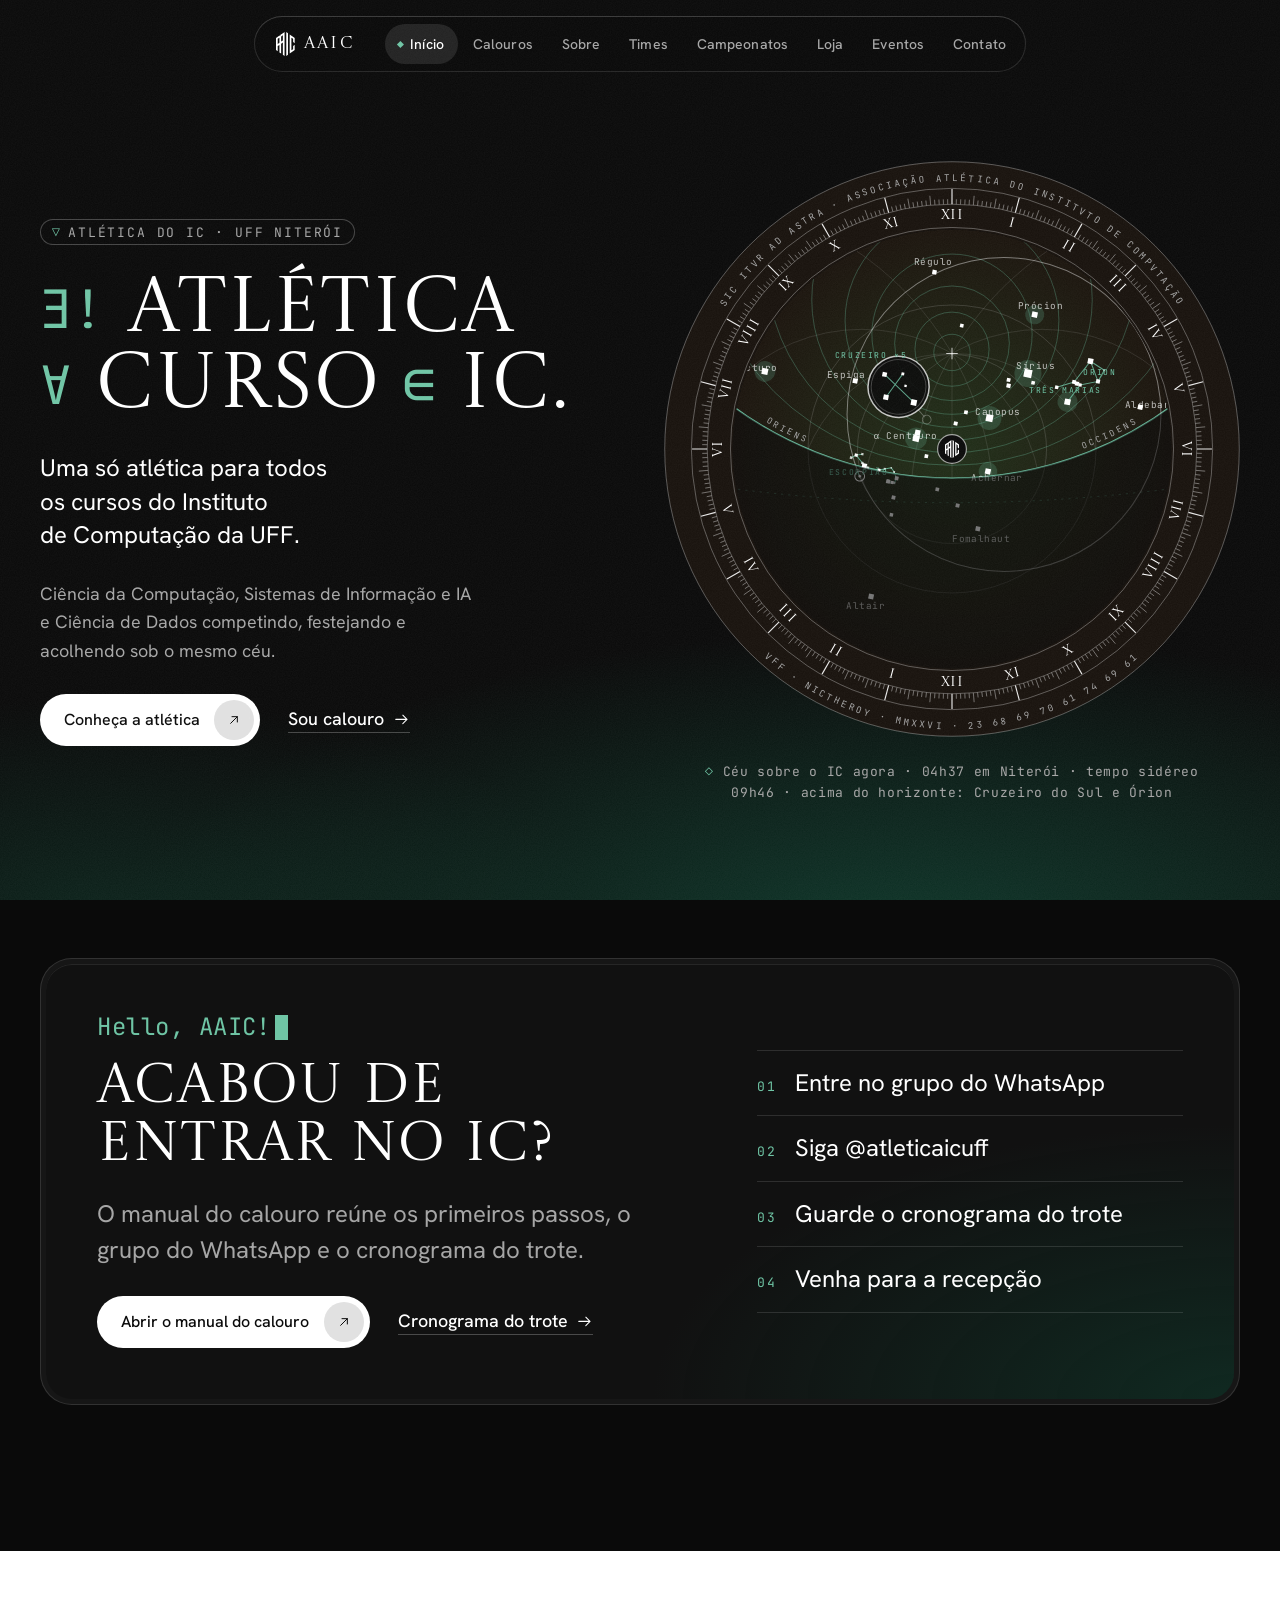
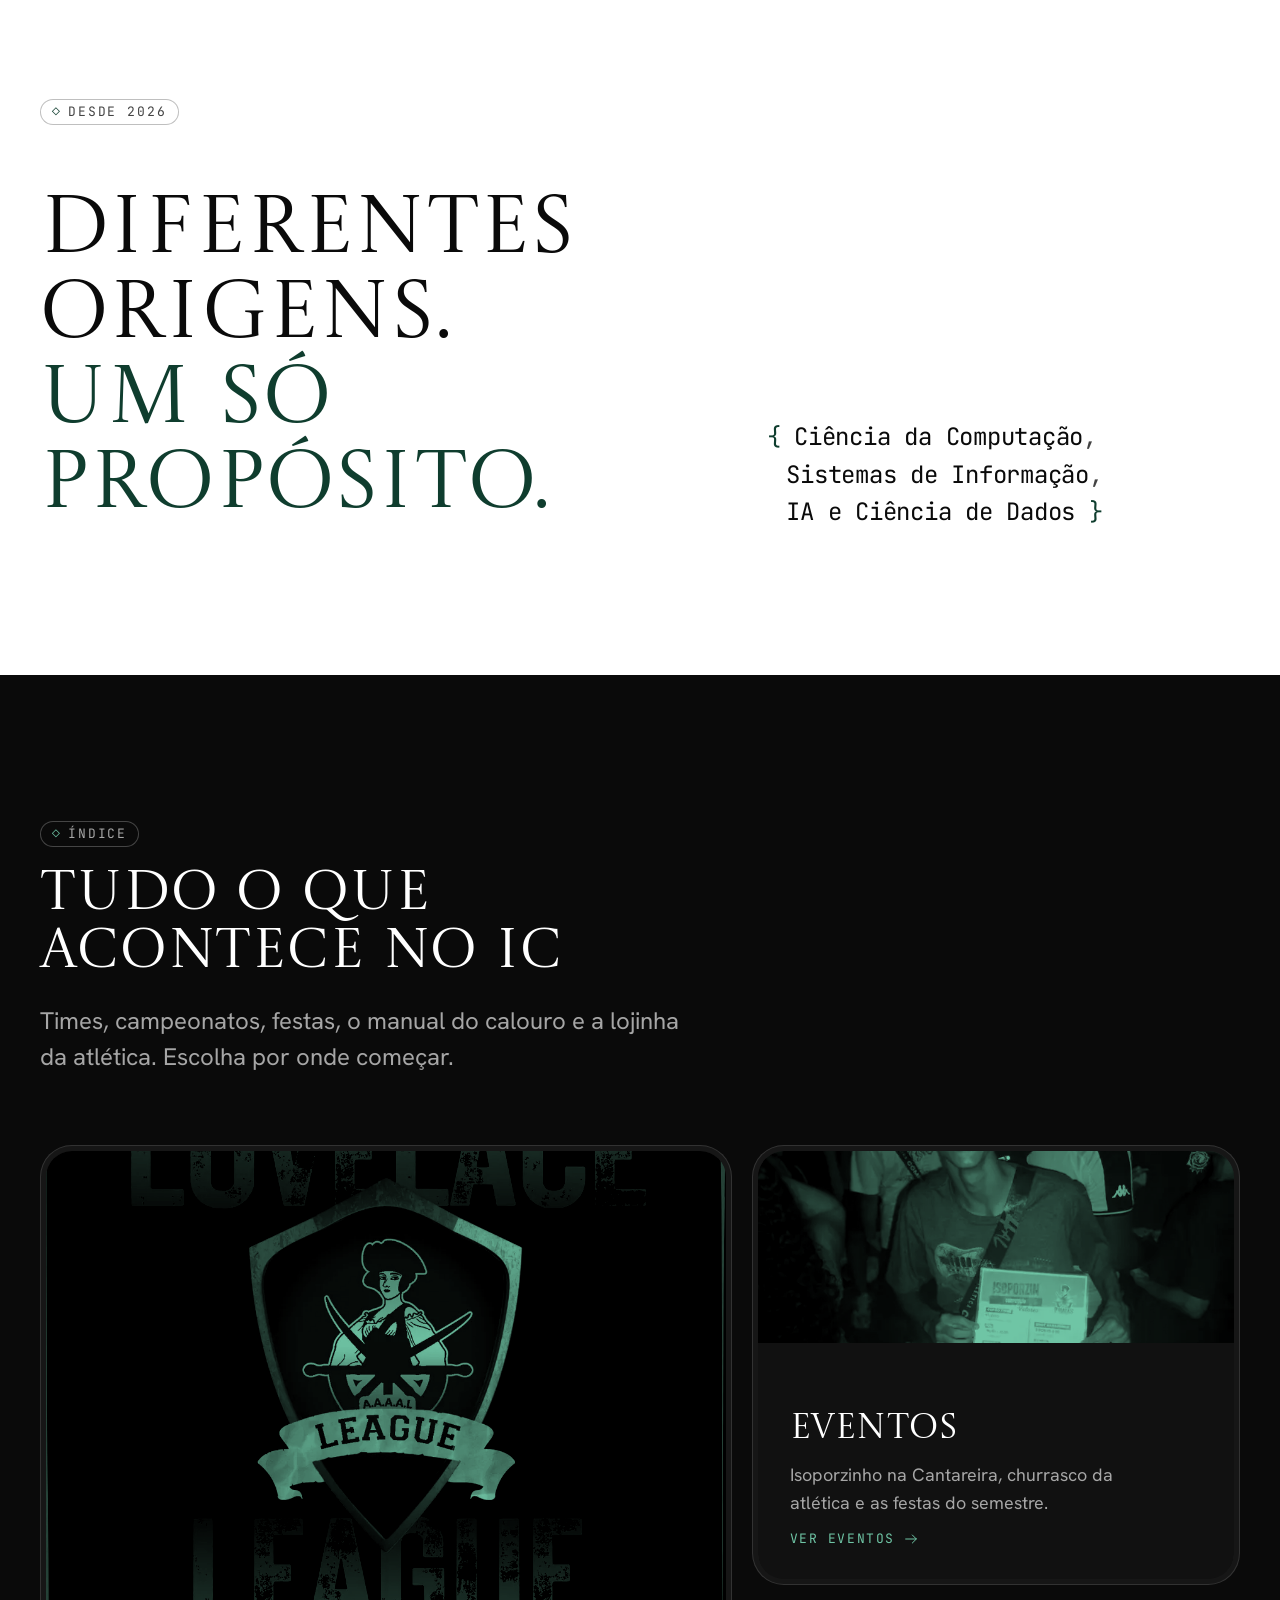
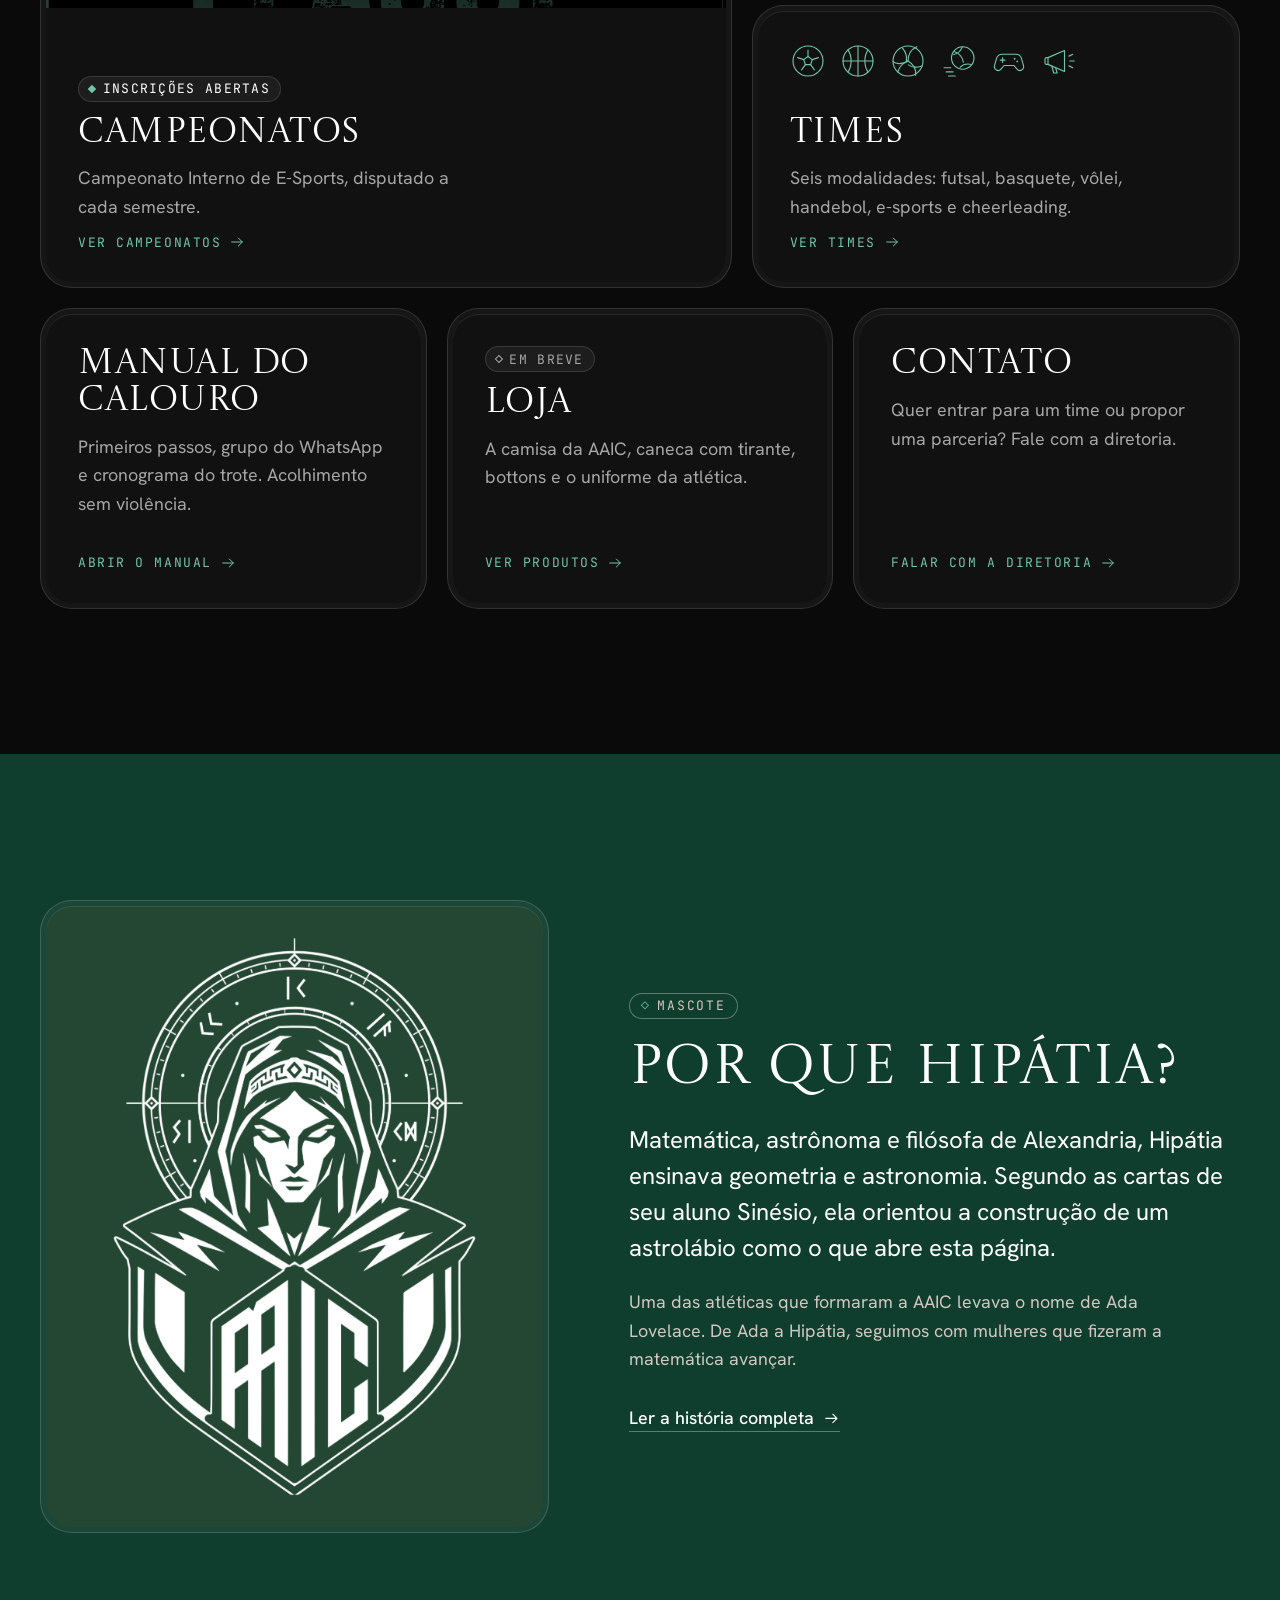
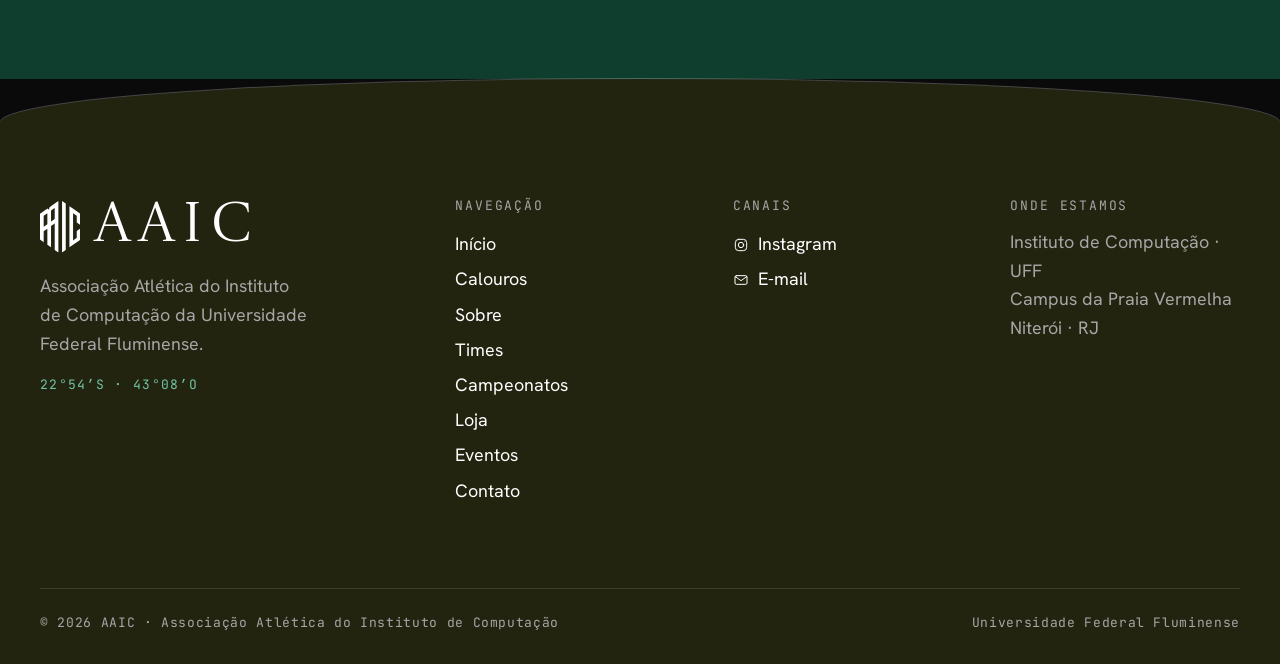
==== commit 438786f6: "fix: usa o monograma em PNG como favicon do site" ====
--- a/index.html
+++ b/index.html
@@ -14,7 +14,7 @@
   <meta property="og:url" content="https://aaic.com.br/">
   <meta property="og:image" content="https://aaic.com.br/assets/img/og.jpg">
   <meta name="theme-color" content="#0A0A0A">
-  <link rel="icon" href="assets/favicon.svg" type="image/svg+xml">
+  <link rel="icon" href="assets/favicon.png?v=20261015" type="image/png">
   <link rel="apple-touch-icon" href="assets/img/apple-touch-icon.png">
   <link rel="preload" href="assets/fonts/castoro-titling-latin.woff2" as="font" type="font/woff2" crossorigin>
   <link rel="preload" href="assets/fonts/hanken-grotesk-latin-var.woff2" as="font" type="font/woff2" crossorigin>
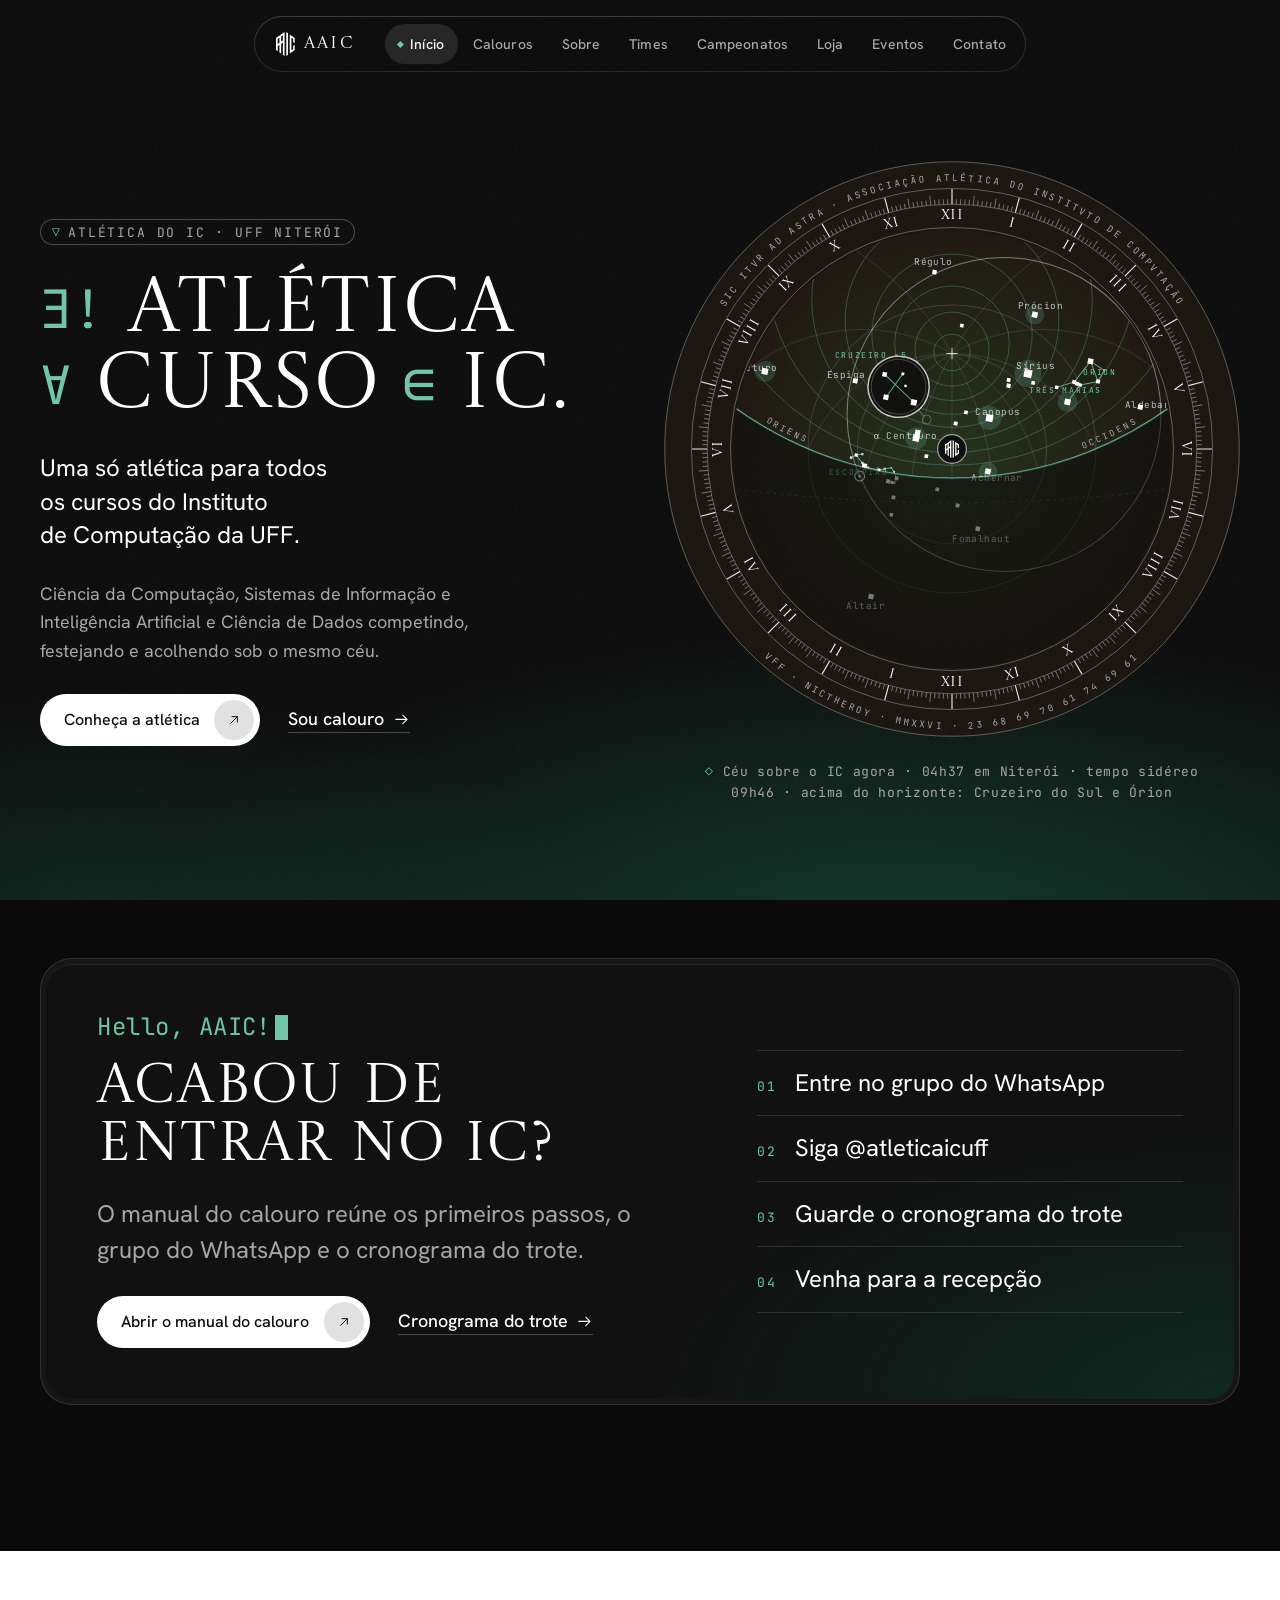
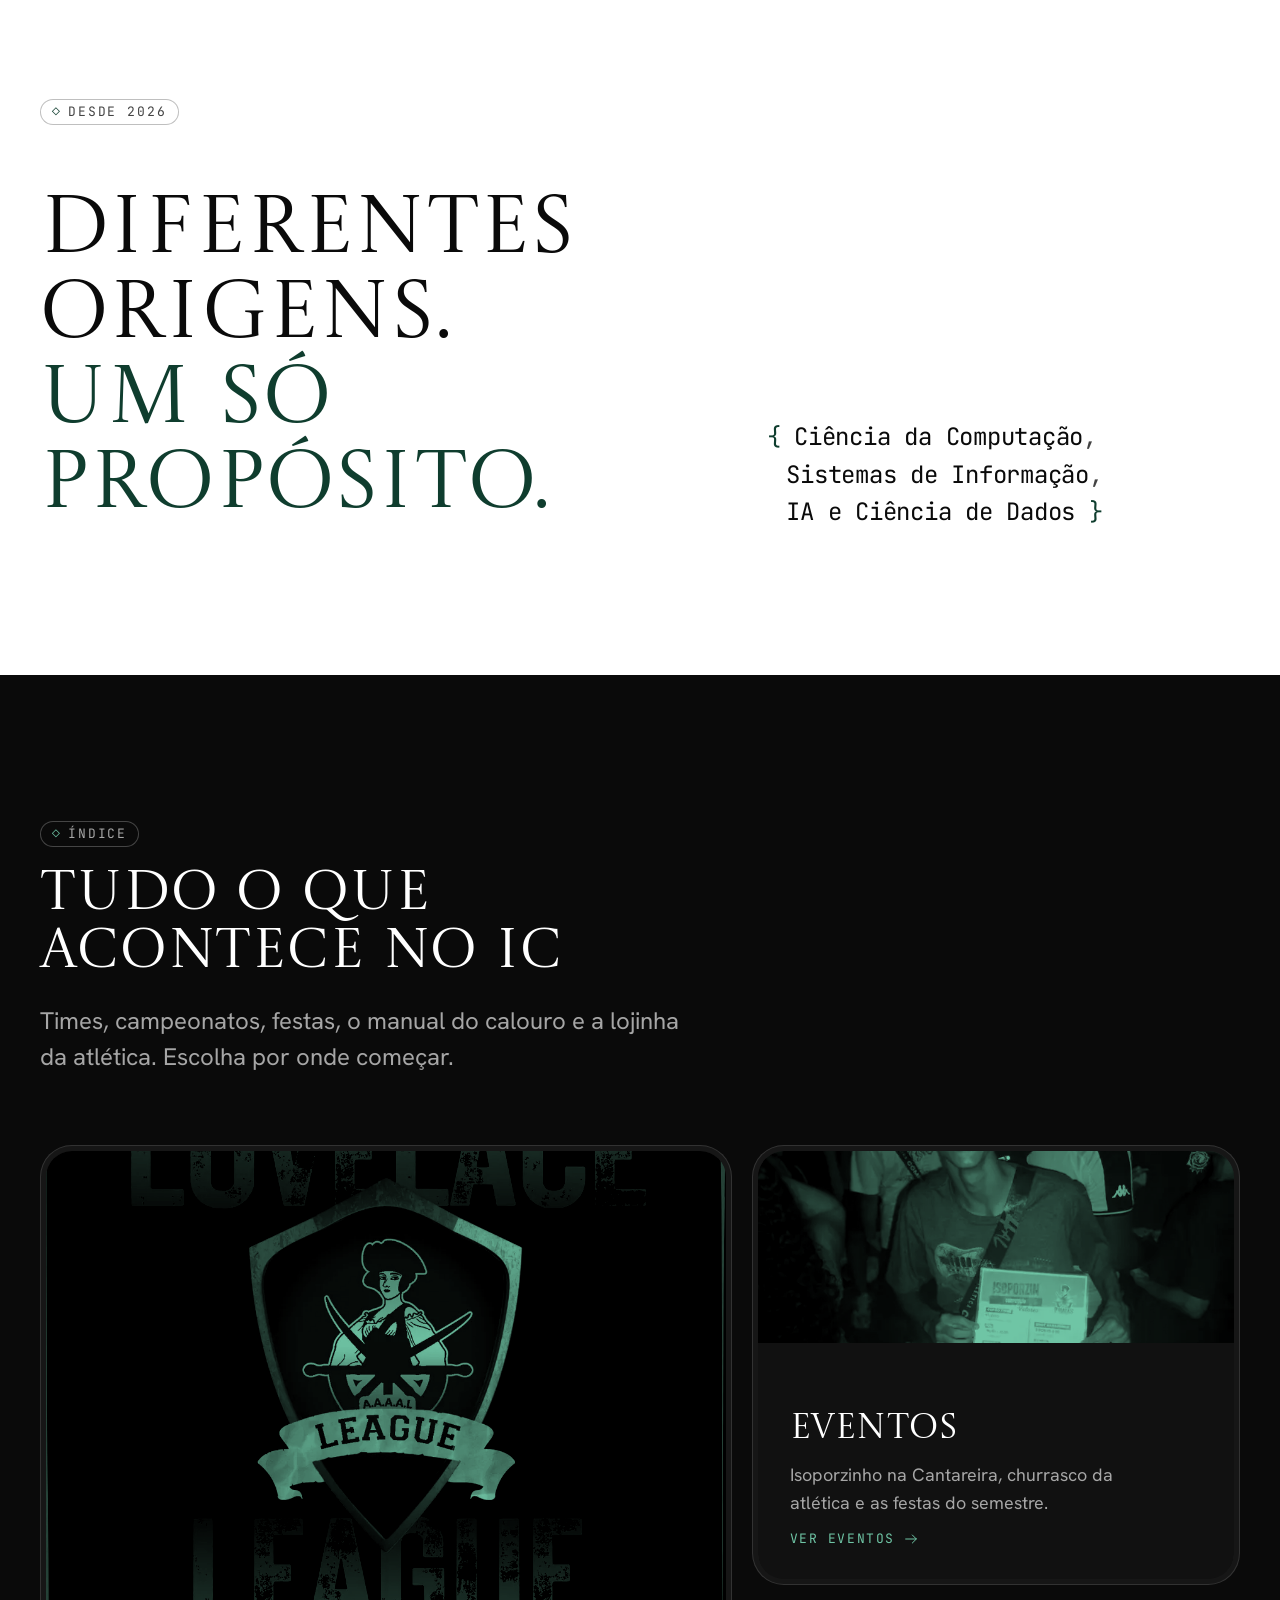
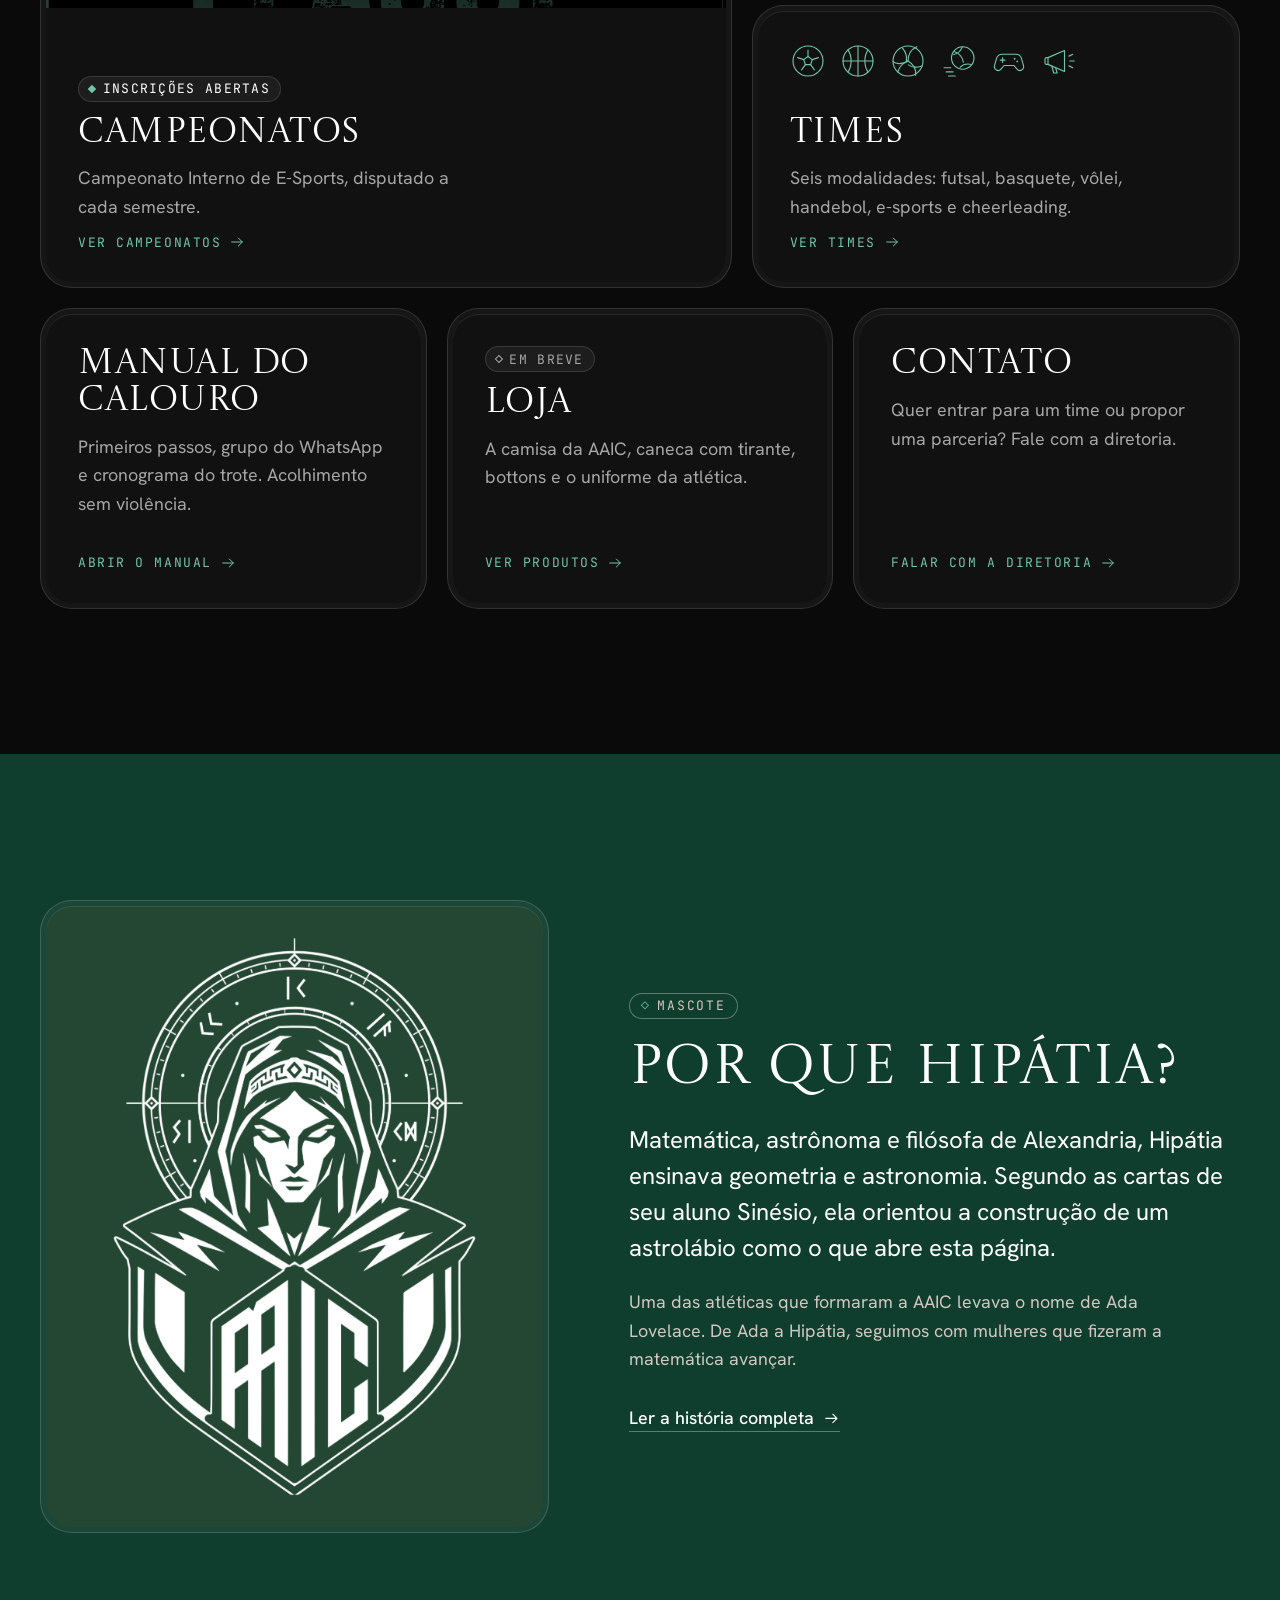
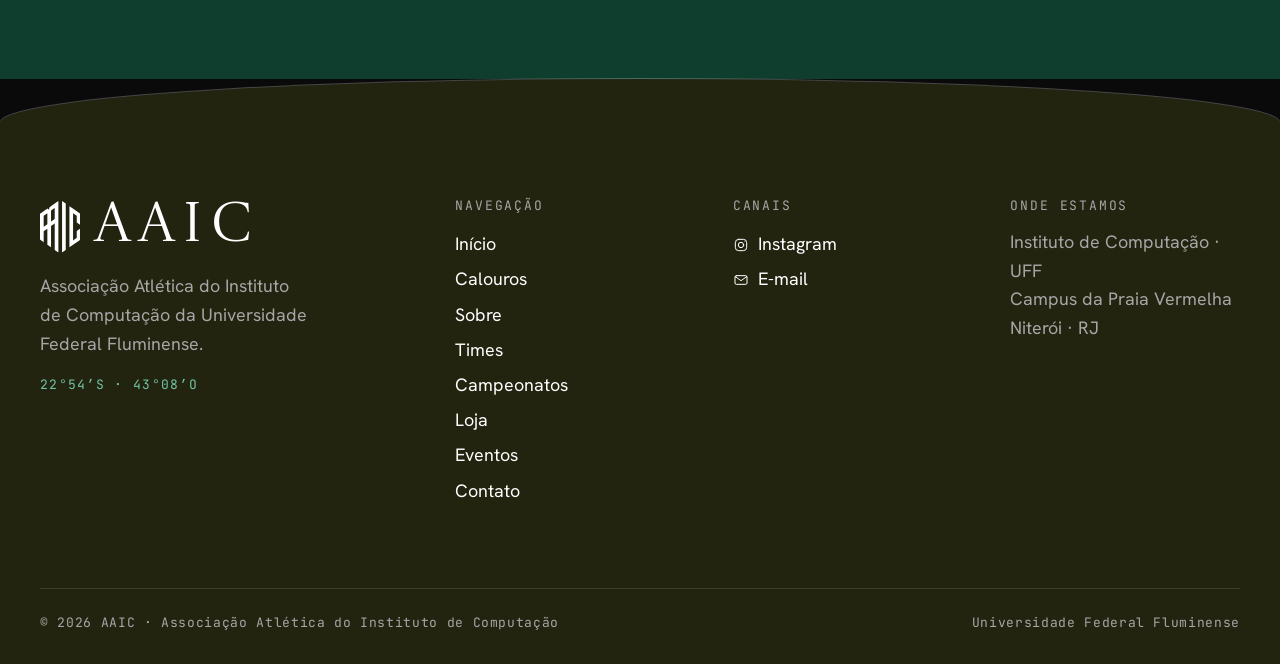
==== commit cff06983: "fix: escreve Inteligência Artificial por extenso no hero" ====
--- a/index.html
+++ b/index.html
@@ -70,7 +70,7 @@
             </span>
             <span class="hero-translation">Uma só atlética para todos os cursos do Instituto de Computação da UFF.</span>
           </h1>
-          <p class="hero-lede">Ciência da Computação, Sistemas de Informação e IA e Ciência de Dados competindo, festejando e acolhendo sob o mesmo céu.</p>
+          <p class="hero-lede">Ciência da Computação, Sistemas de Informação e Inteligência Artificial e Ciência de Dados competindo, festejando e acolhendo sob o mesmo céu.</p>
           <div class="hero-actions">
             <a class="btn" href="sobre.html">Conheça a atlética<span class="btn-icon" aria-hidden="true"><svg class="icon icon--sm" aria-hidden="true"><use href="assets/icons.svg?v=20261013#i-arrow-up-right"></use></svg></span></a>
             <a class="link-arrow" href="trotes.html">Sou calouro<svg class="icon" aria-hidden="true"><use href="assets/icons.svg?v=20261013#i-arrow-right"></use></svg></a>
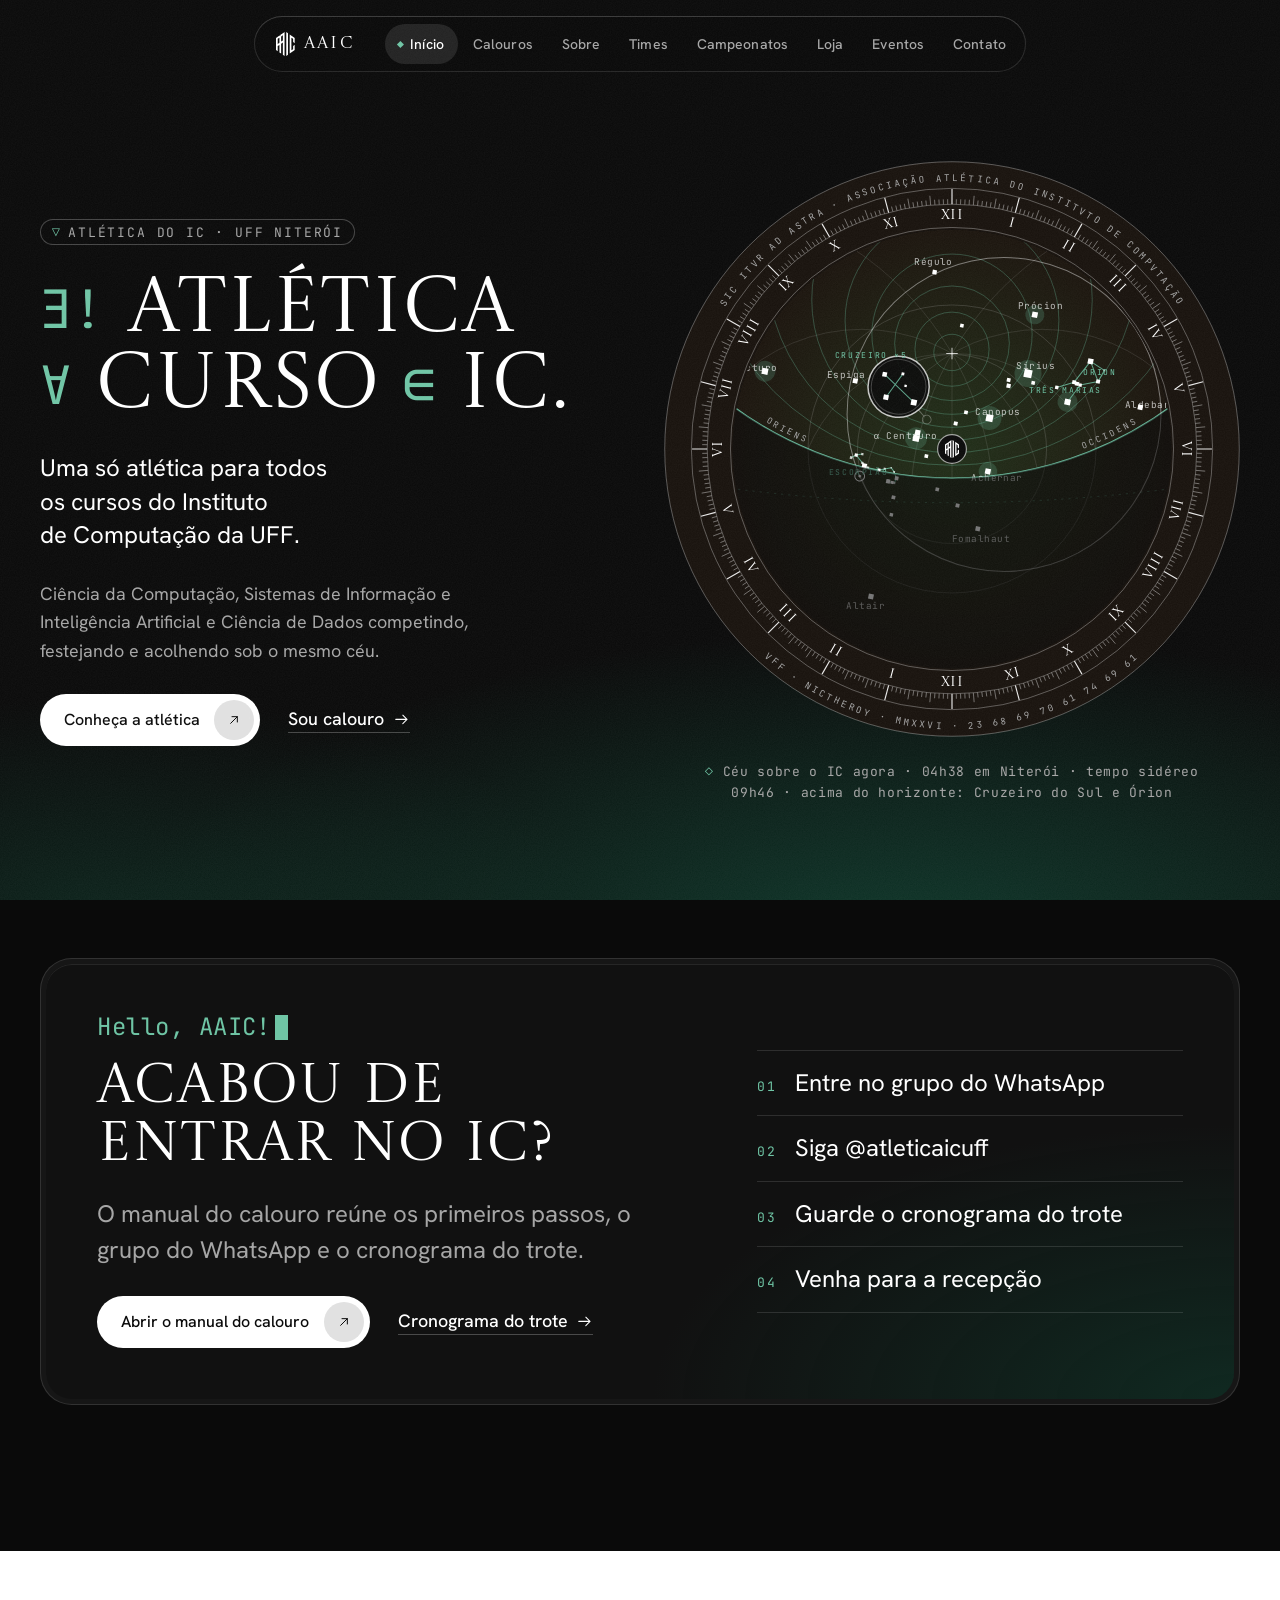
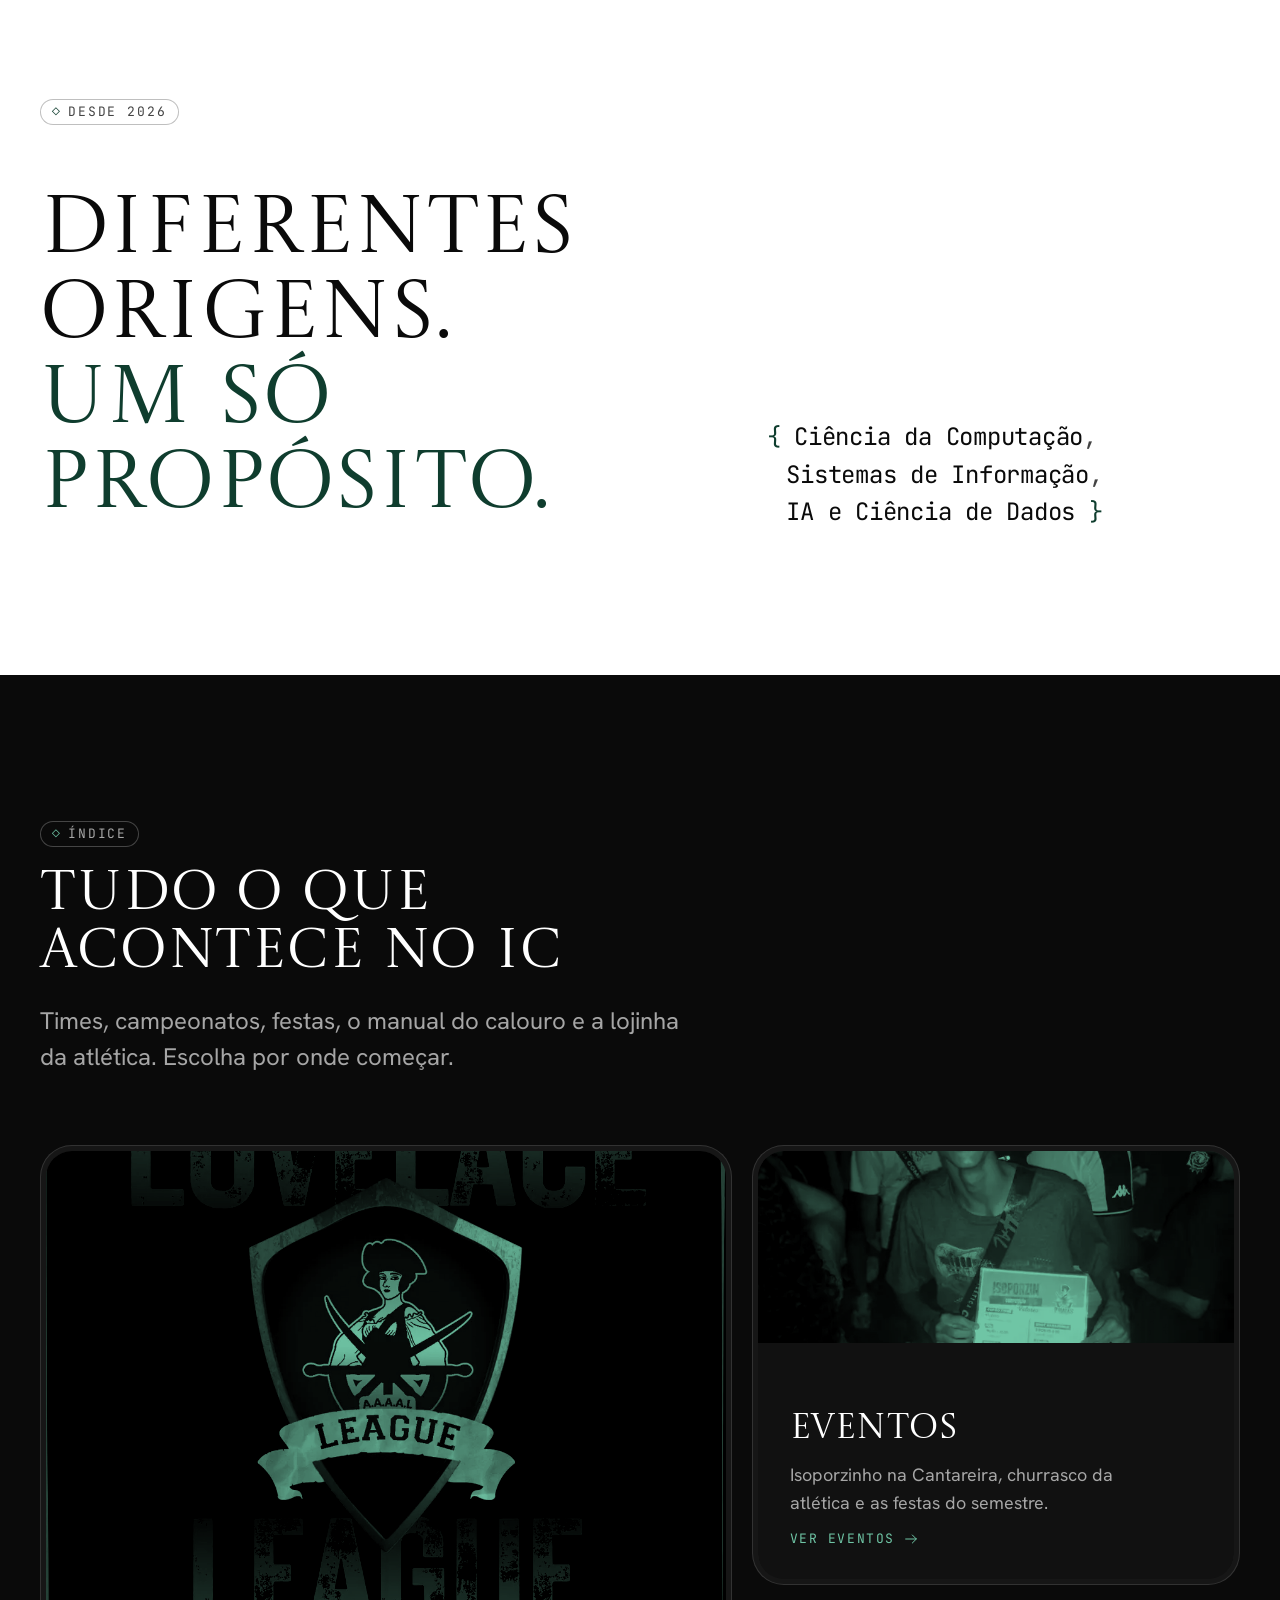
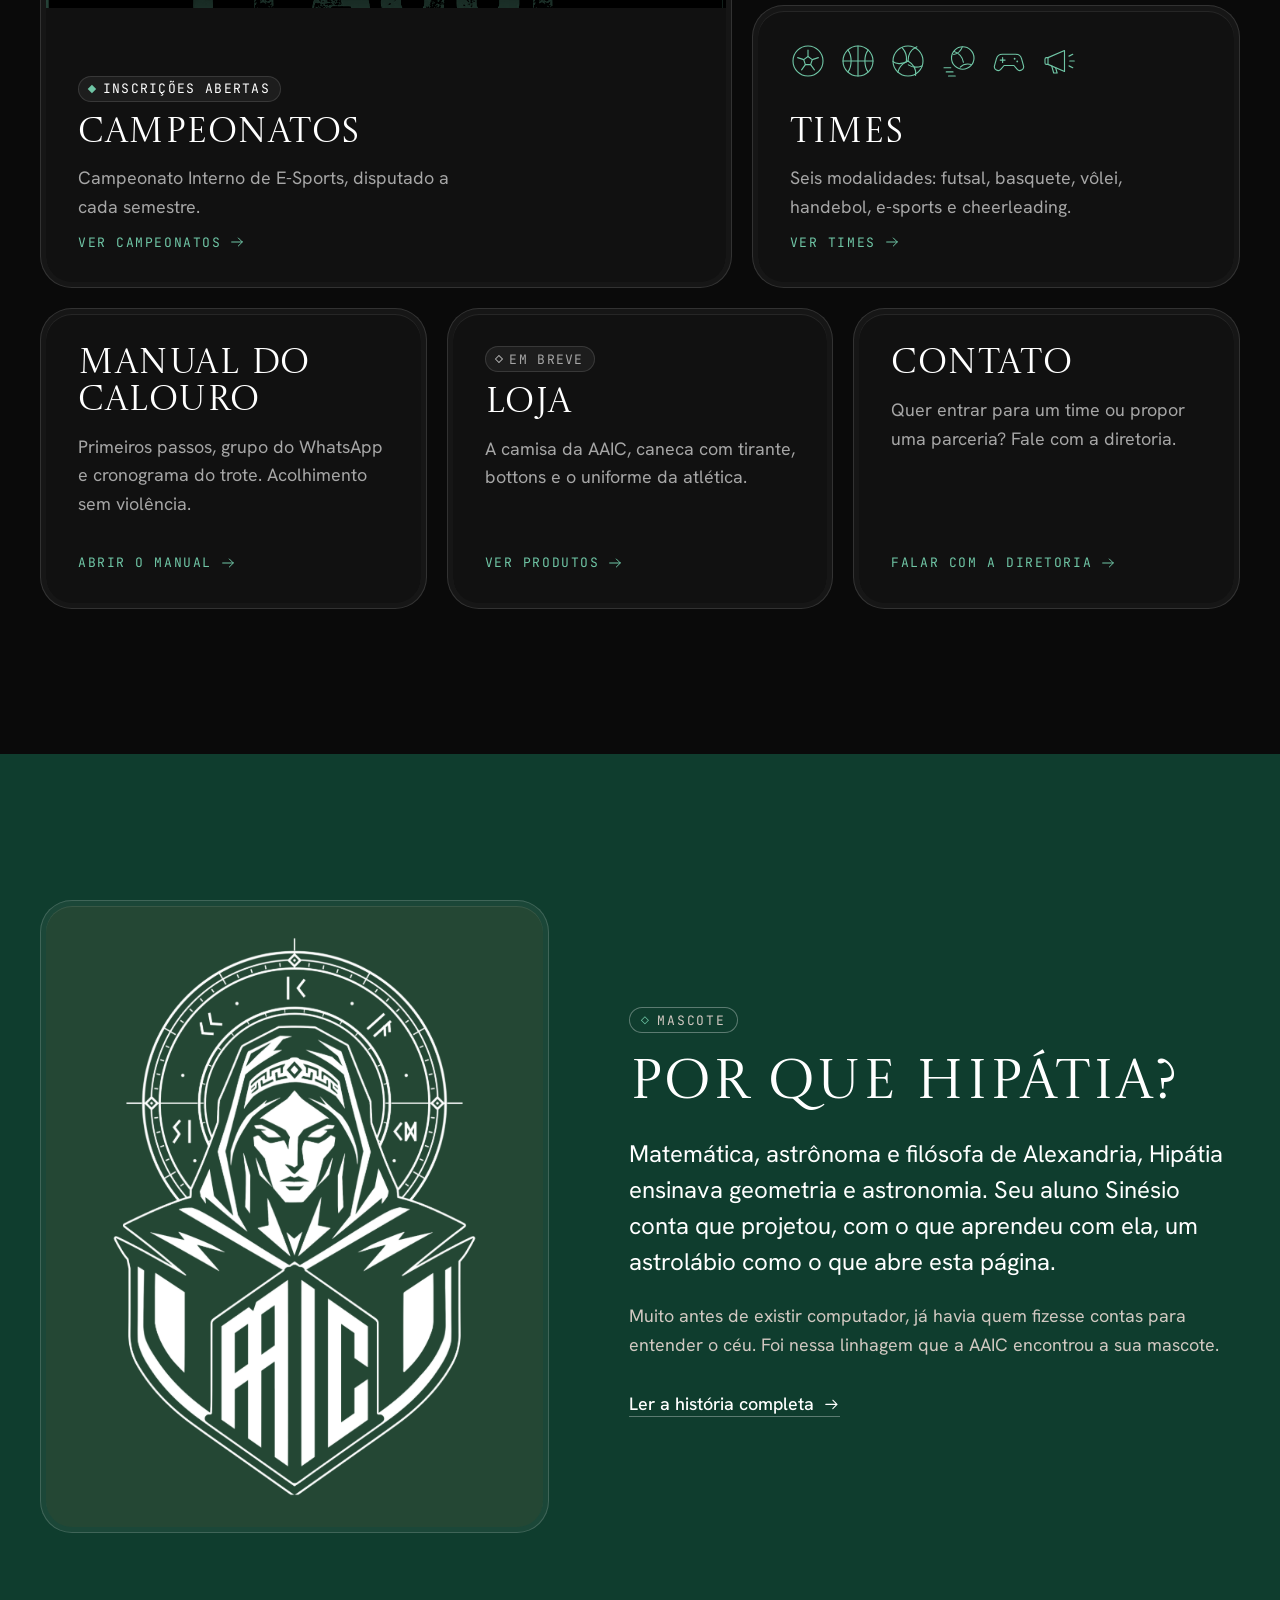
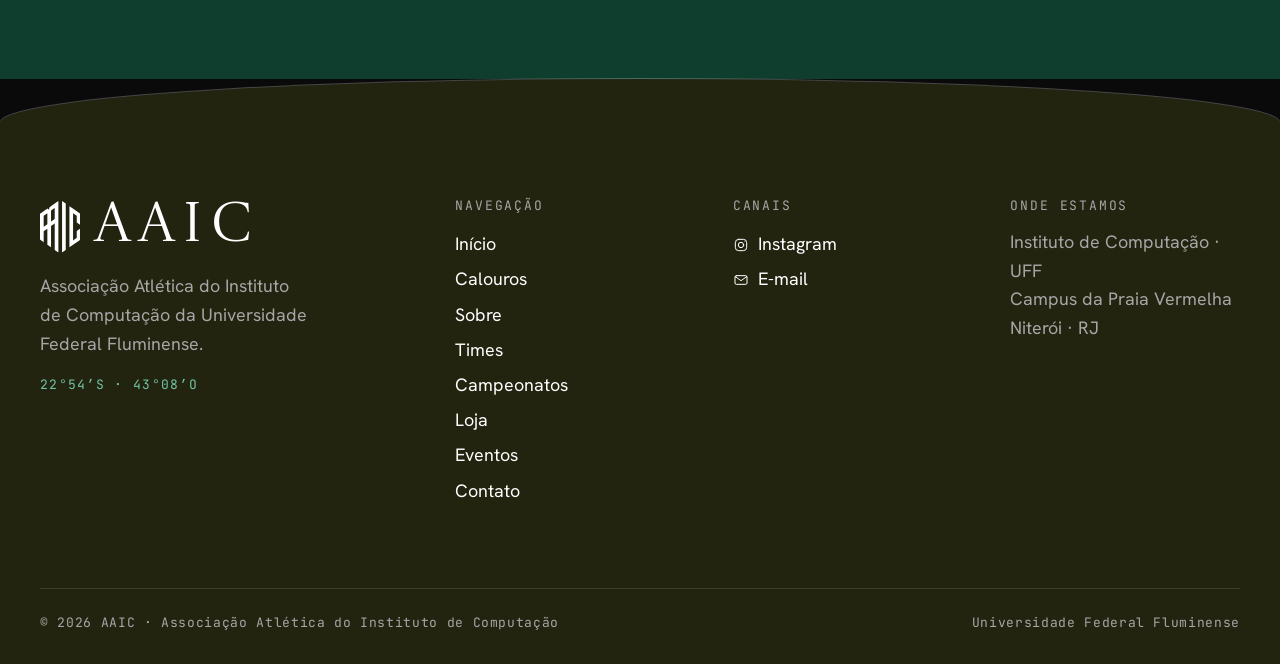
==== commit a7896c28: "feat: reescreve o texto da Hipátia sem referências à Ada Lovelace A identidade nova não cita as atlé" ====
--- a/index.html
+++ b/index.html
@@ -238,8 +238,8 @@
           <p class="label"><span class="label-mark" aria-hidden="true">◇</span> Mascote</p>
           <h2 class="section-title" id="hipatia-title">Por que Hipátia?</h2>
           <!-- TODO(conteúdo): texto provisório; revisar com a diretoria. -->
-          <p class="hipatia-text hipatia-text--lead">Matemática, astrônoma e filósofa de Alexandria, Hipátia ensinava geometria e astronomia. Segundo as cartas de seu aluno Sinésio, ela orientou a construção de um astrolábio como o que abre esta página.</p>
-          <p class="hipatia-text">Uma das atléticas que formaram a AAIC levava o nome de Ada Lovelace. De Ada a Hipátia, seguimos com mulheres que fizeram a matemática avançar.</p>
+          <p class="hipatia-text hipatia-text--lead">Matemática, astrônoma e filósofa de Alexandria, Hipátia ensinava geometria e astronomia. Seu aluno Sinésio conta que projetou, com o que aprendeu com ela, um astrolábio como o que abre esta página.</p>
+          <p class="hipatia-text">Muito antes de existir computador, já havia quem fizesse contas para entender o céu. Foi nessa linhagem que a AAIC encontrou a sua mascote.</p>
           <a class="link-arrow" href="sobre.html#hipatia">Ler a história completa<svg class="icon" aria-hidden="true"><use href="assets/icons.svg?v=20261013#i-arrow-right"></use></svg></a>
           <!-- Easter egg: só aparece em aaic.com.br/#hipatia (o hex do limbo do astrolábio).
                TODO(conteúdo): definir se há recompensa para quem chegar aqui. -->
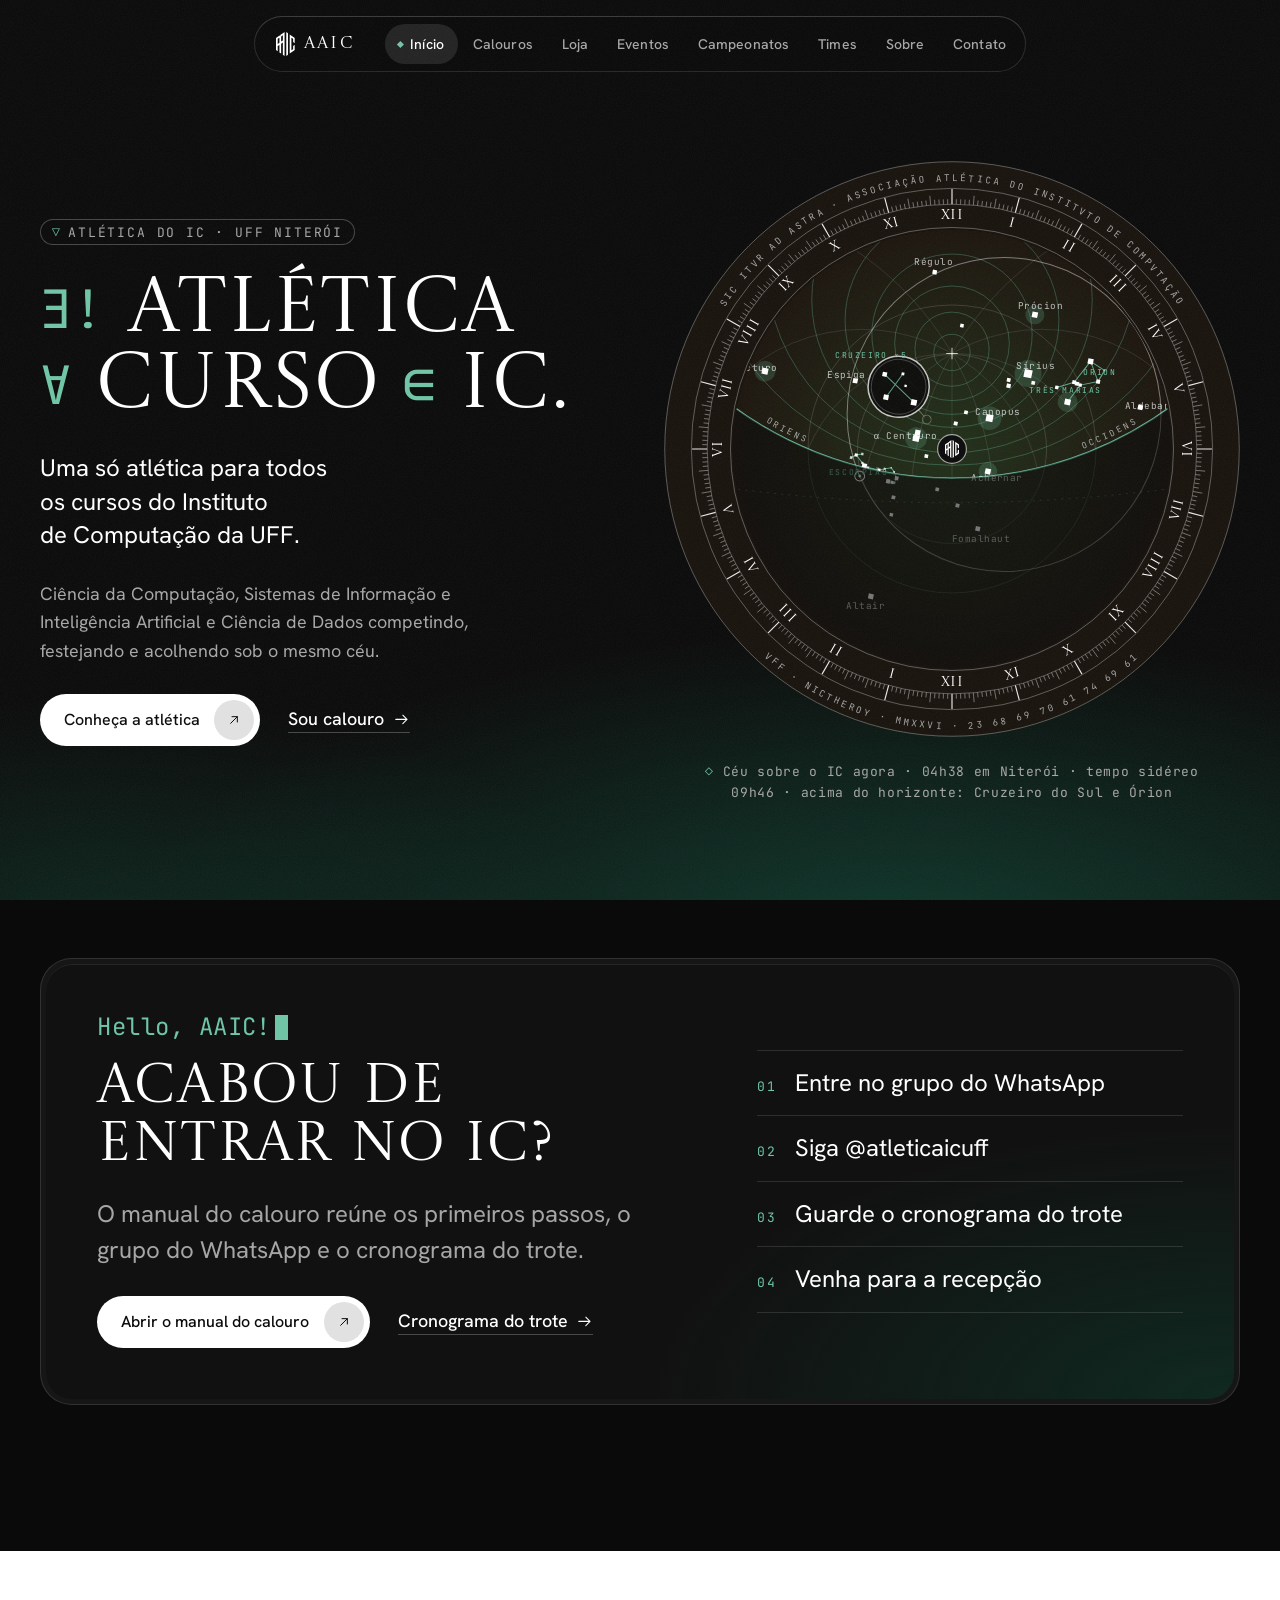
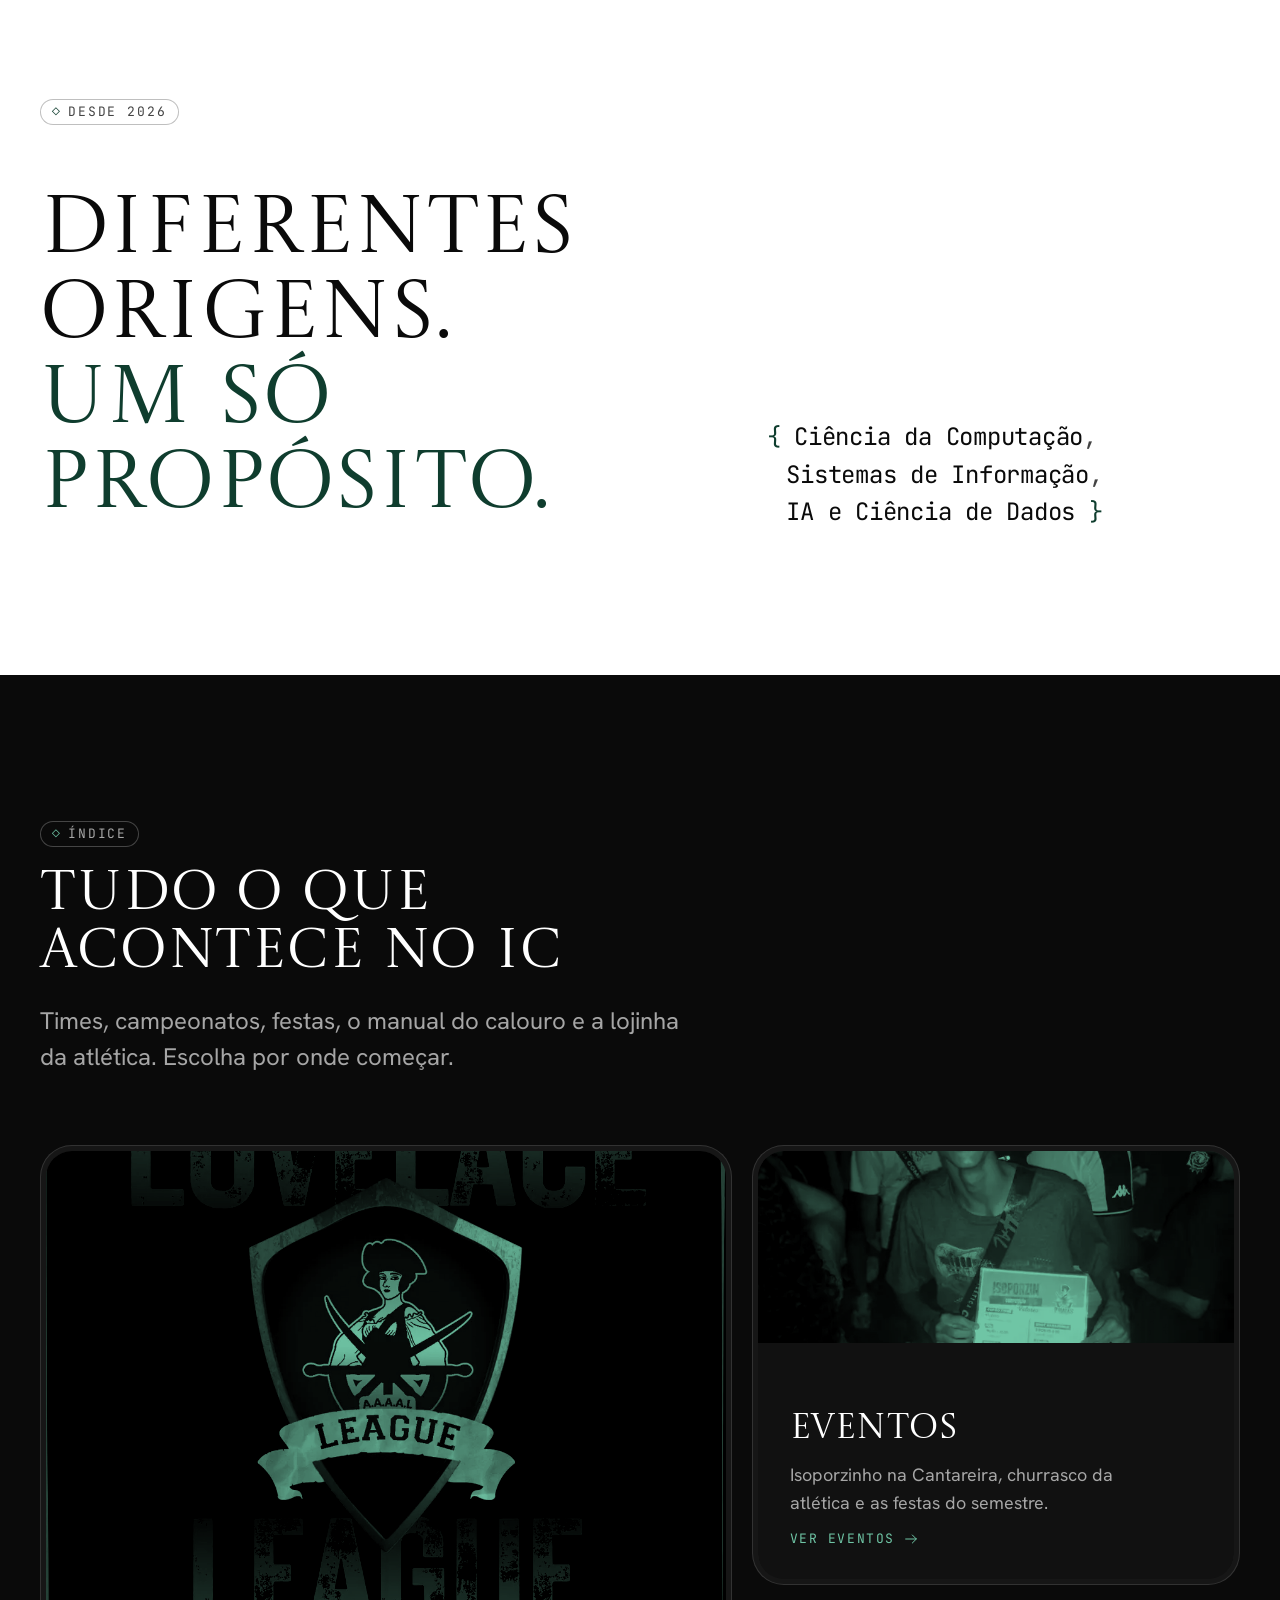
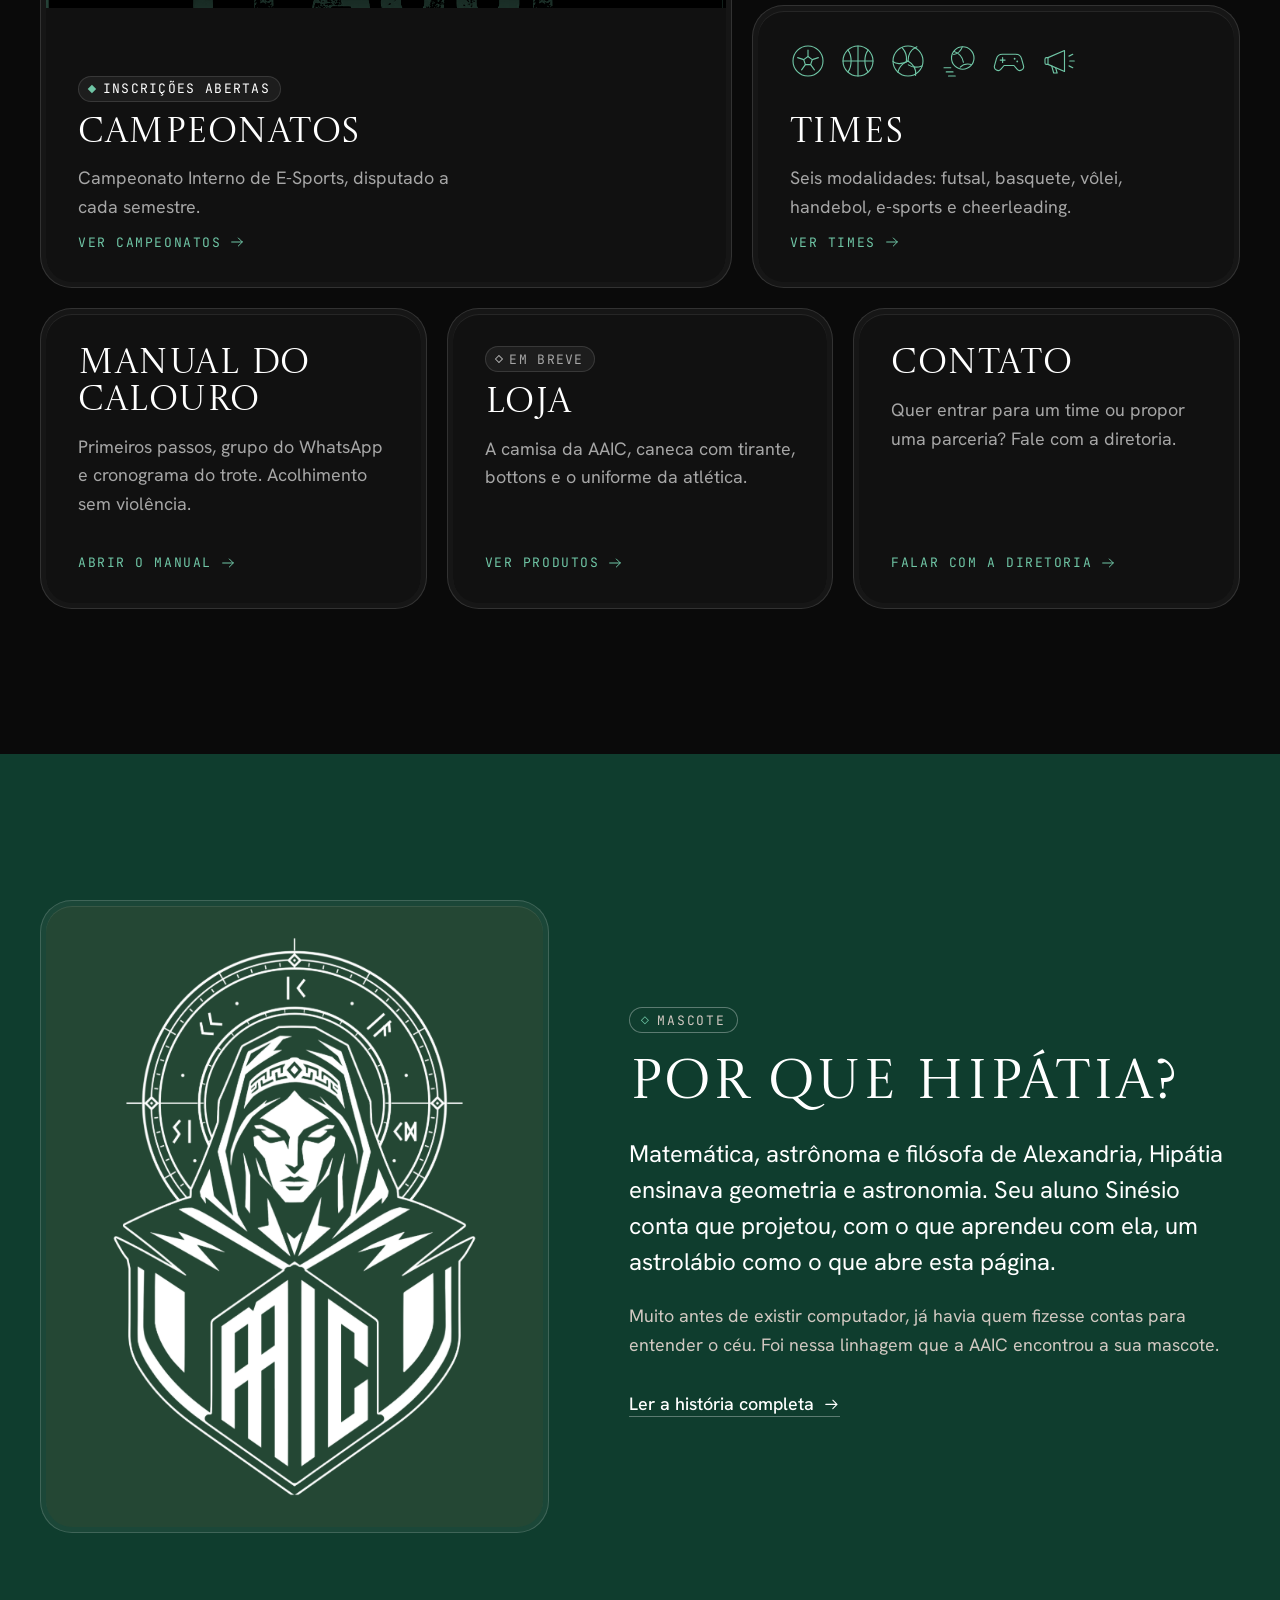
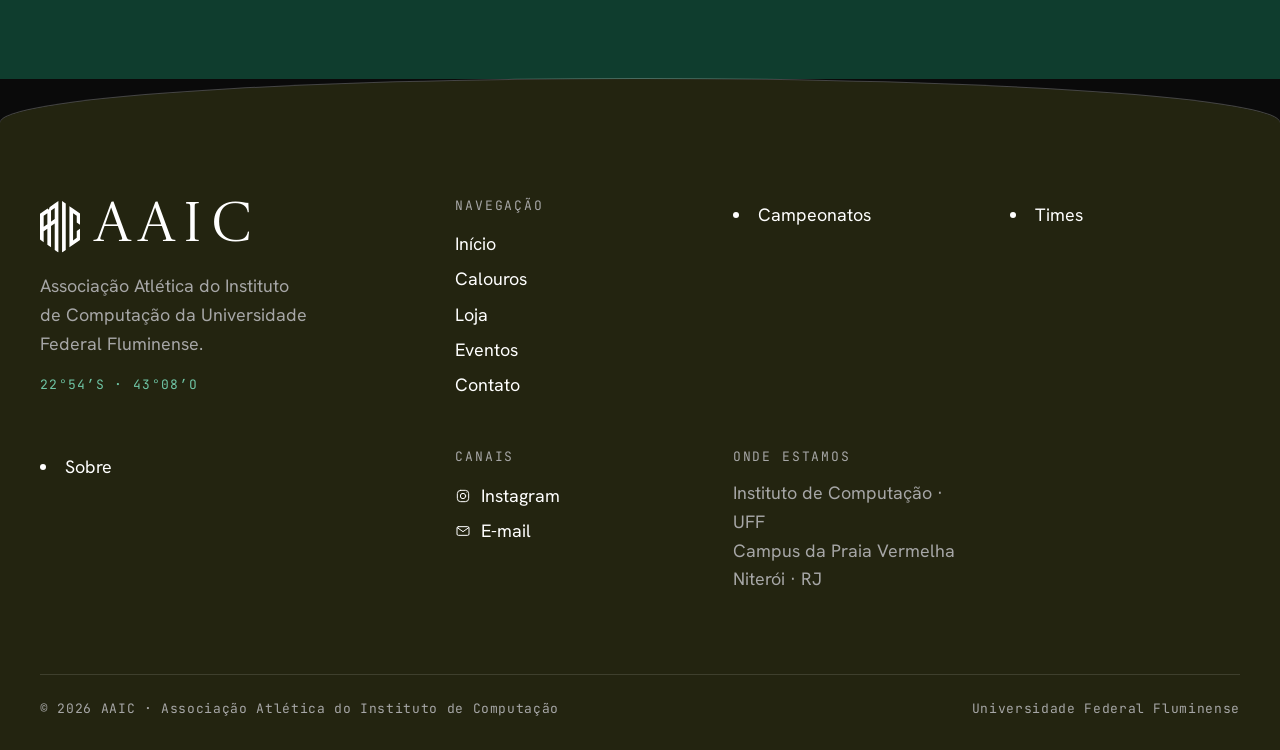
==== commit 9ac3bc6e: "feat: reordena o menu e o rodapé do site Nova ordem: Início, Calouros, Loja, Eventos, Campeonatos, T" ====
--- a/index.html
+++ b/index.html
@@ -40,11 +40,11 @@
         <ul class="nav-links" role="list">
           <li class="nav-item"><a class="nav-link" href="index.html" aria-current="page">Início</a></li>
           <li class="nav-item"><a class="nav-link" href="trotes.html">Calouros</a></li>
-          <li class="nav-item"><a class="nav-link" href="sobre.html">Sobre</a></li>
-          <li class="nav-item"><a class="nav-link" href="times.html">Times</a></li>
-          <li class="nav-item"><a class="nav-link" href="campeonatos.html">Campeonatos</a></li>
           <li class="nav-item"><a class="nav-link" href="loja.html">Loja</a></li>
           <li class="nav-item"><a class="nav-link" href="eventos.html">Eventos</a></li>
+          <li class="nav-item"><a class="nav-link" href="campeonatos.html">Campeonatos</a></li>
+          <li class="nav-item"><a class="nav-link" href="times.html">Times</a></li>
+          <li class="nav-item"><a class="nav-link" href="sobre.html">Sobre</a></li>
           <li class="nav-item"><a class="nav-link" href="contato.html">Contato</a></li>
         </ul>
         <div class="nav-panel-meta">
@@ -263,14 +263,14 @@
           <ul class="footer-links" role="list">
             <li><a class="footer-link" href="index.html">Início</a></li>
             <li><a class="footer-link" href="trotes.html">Calouros</a></li>
-            <li><a class="footer-link" href="sobre.html">Sobre</a></li>
-            <li><a class="footer-link" href="times.html">Times</a></li>
-            <li><a class="footer-link" href="campeonatos.html">Campeonatos</a></li>
             <li><a class="footer-link" href="loja.html">Loja</a></li>
             <li><a class="footer-link" href="eventos.html">Eventos</a></li>
             <li><a class="footer-link" href="contato.html">Contato</a></li>
           </ul>
         </nav>
+            <li><a class="footer-link" href="campeonatos.html">Campeonatos</a></li>
+            <li><a class="footer-link" href="times.html">Times</a></li>
+            <li><a class="footer-link" href="sobre.html">Sobre</a></li>
         <div>
           <h2 class="footer-title">Canais</h2>
           <ul class="footer-links" role="list">
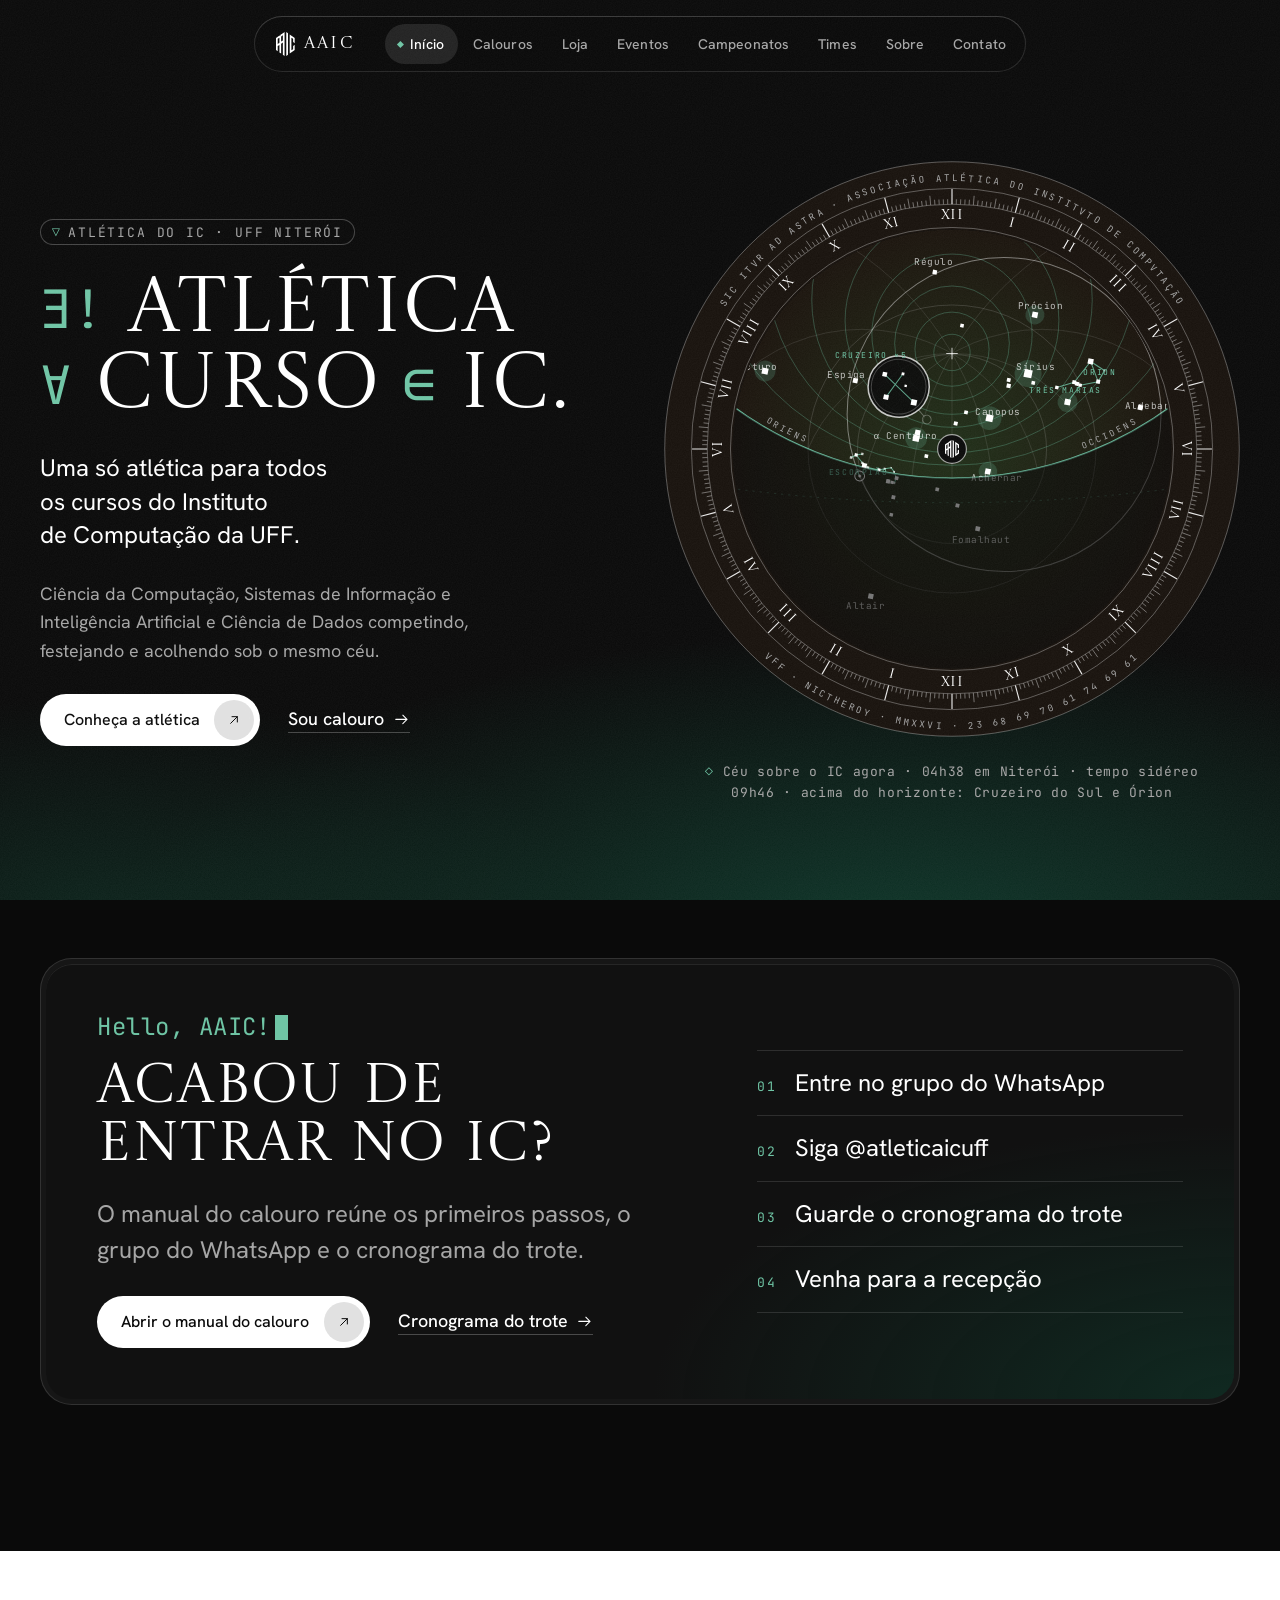
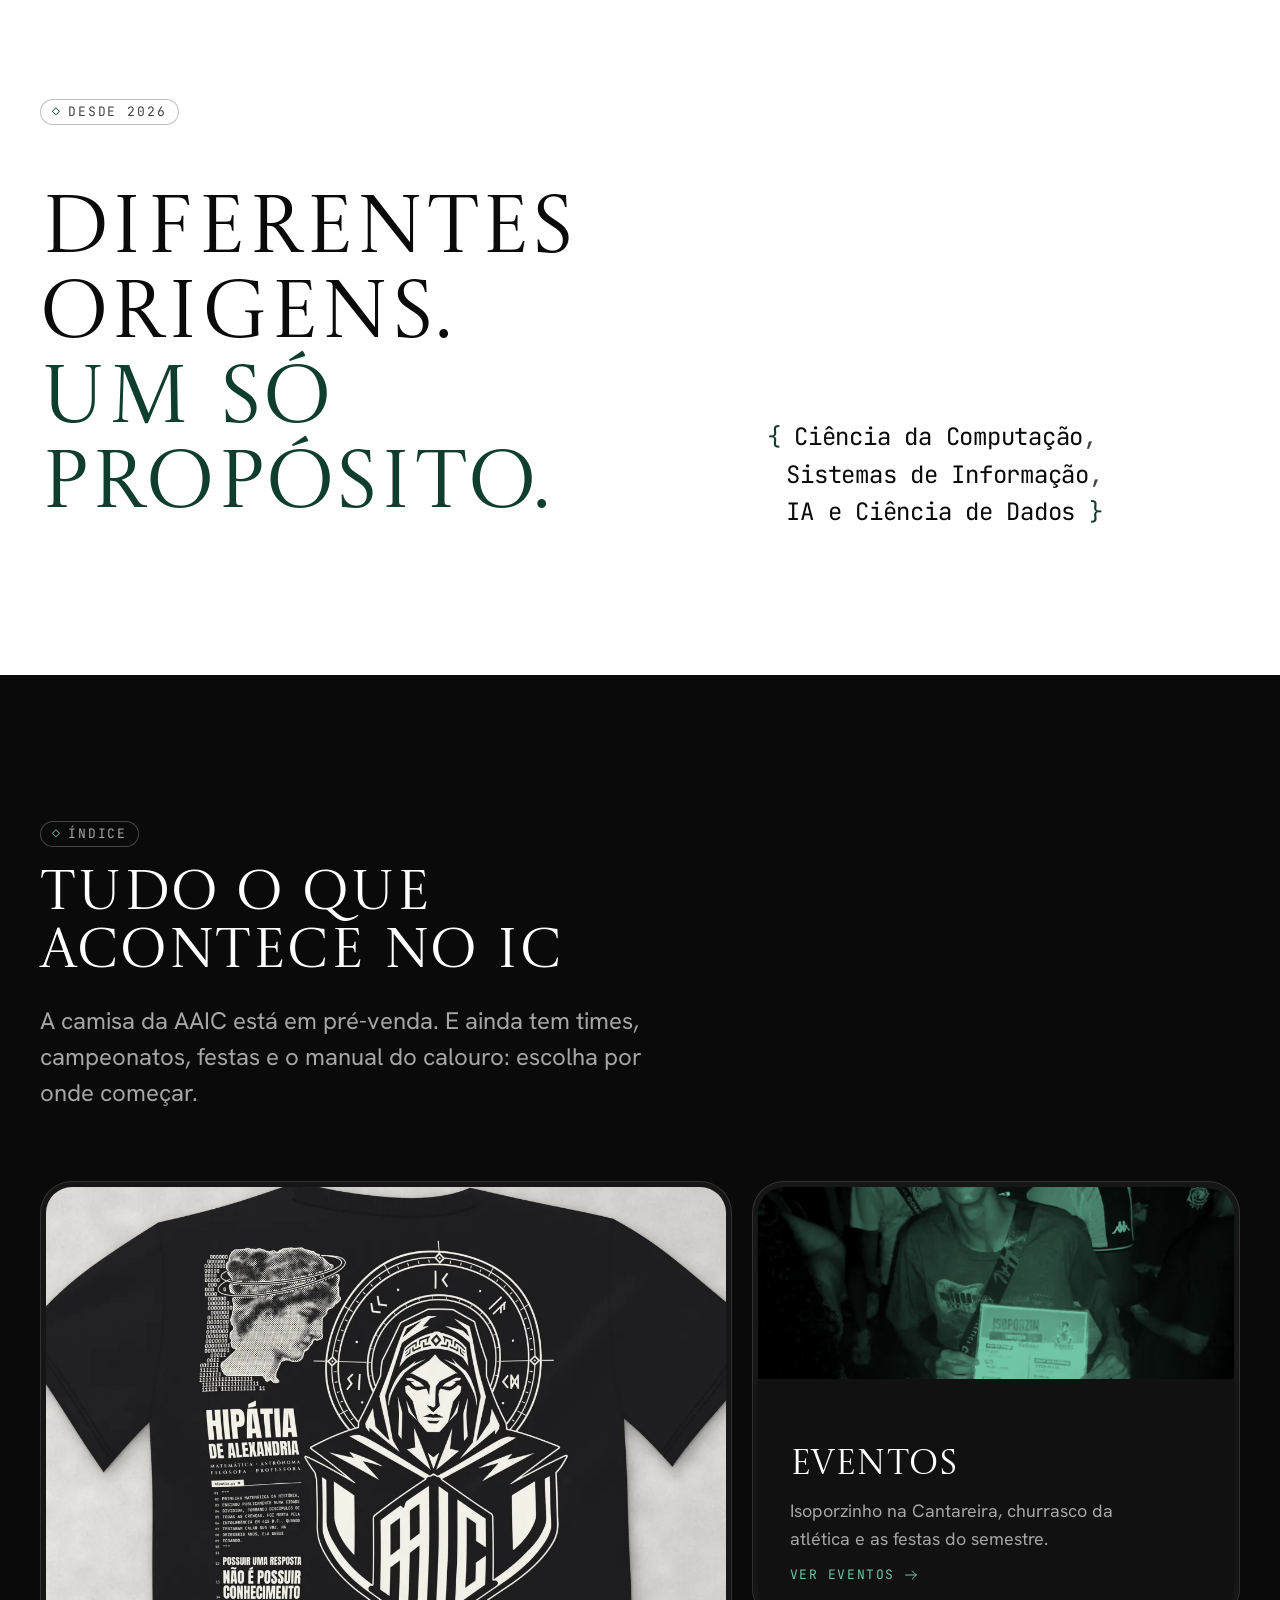
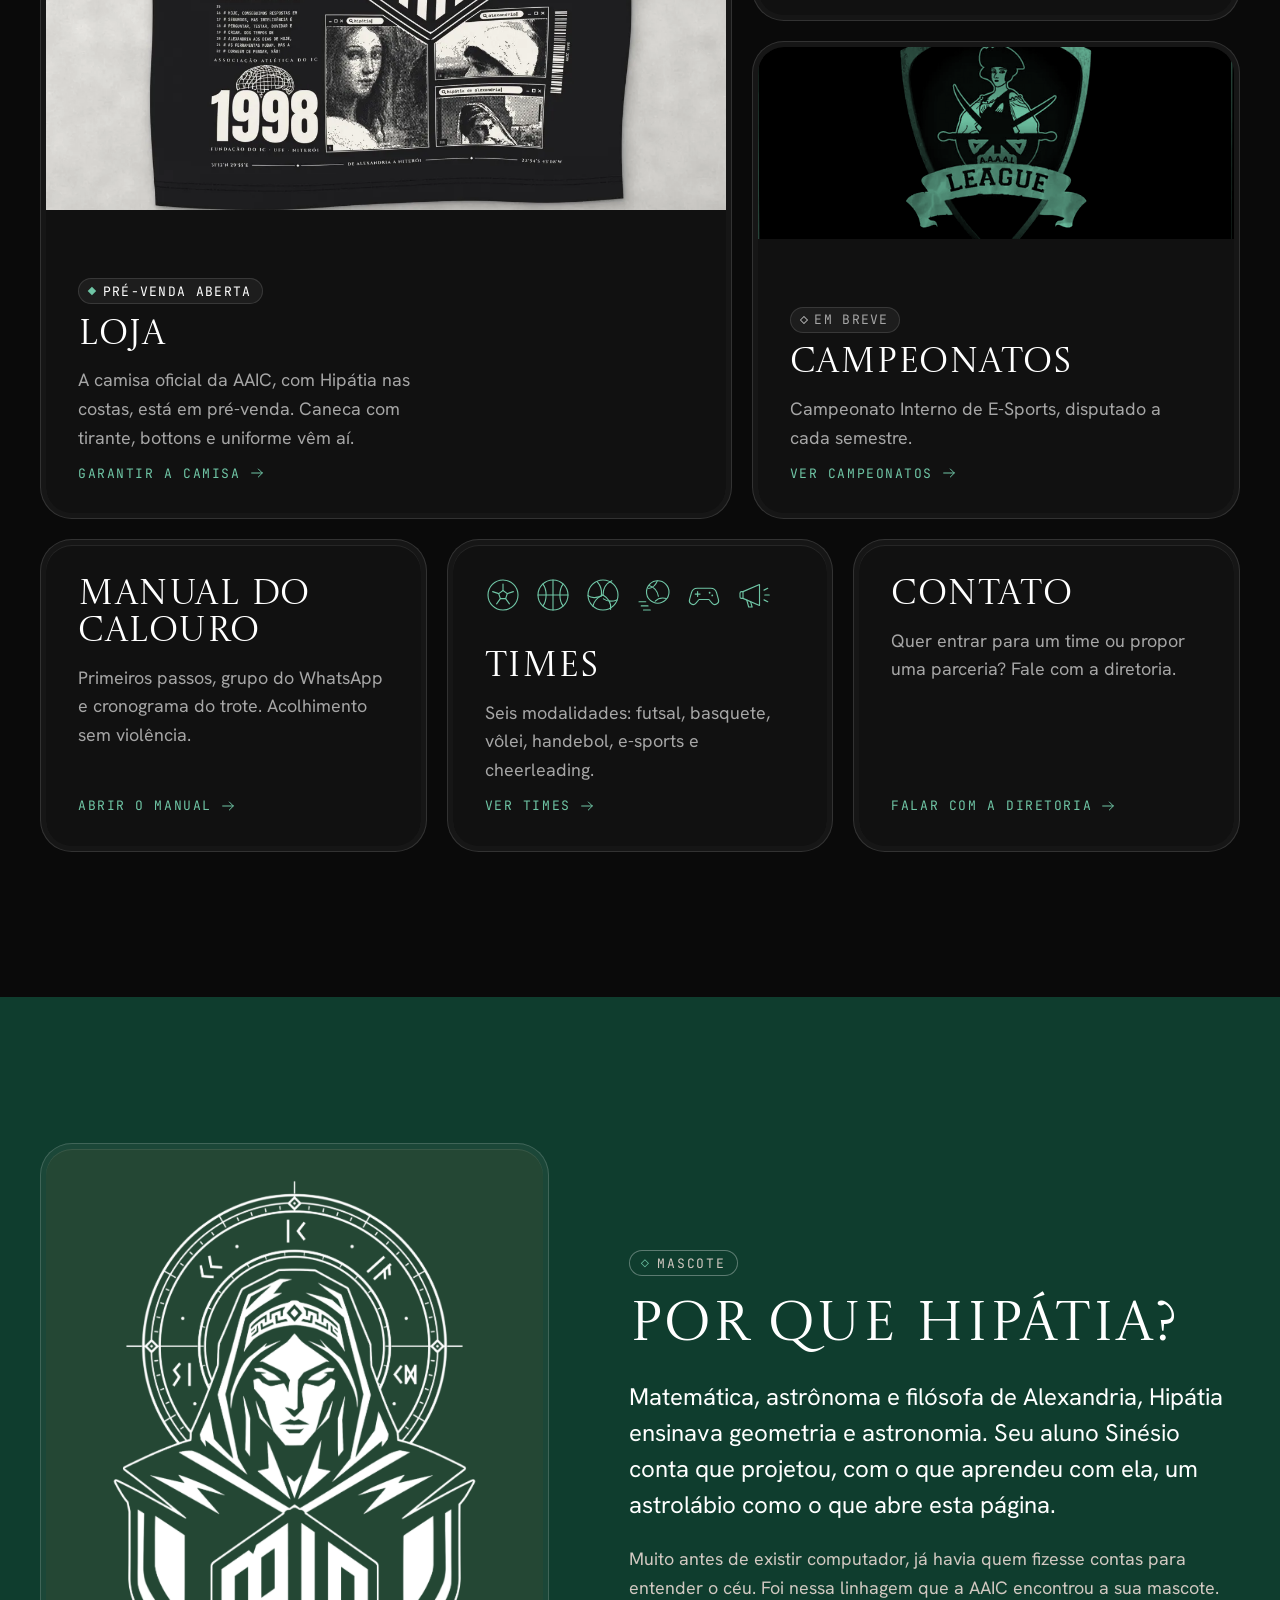
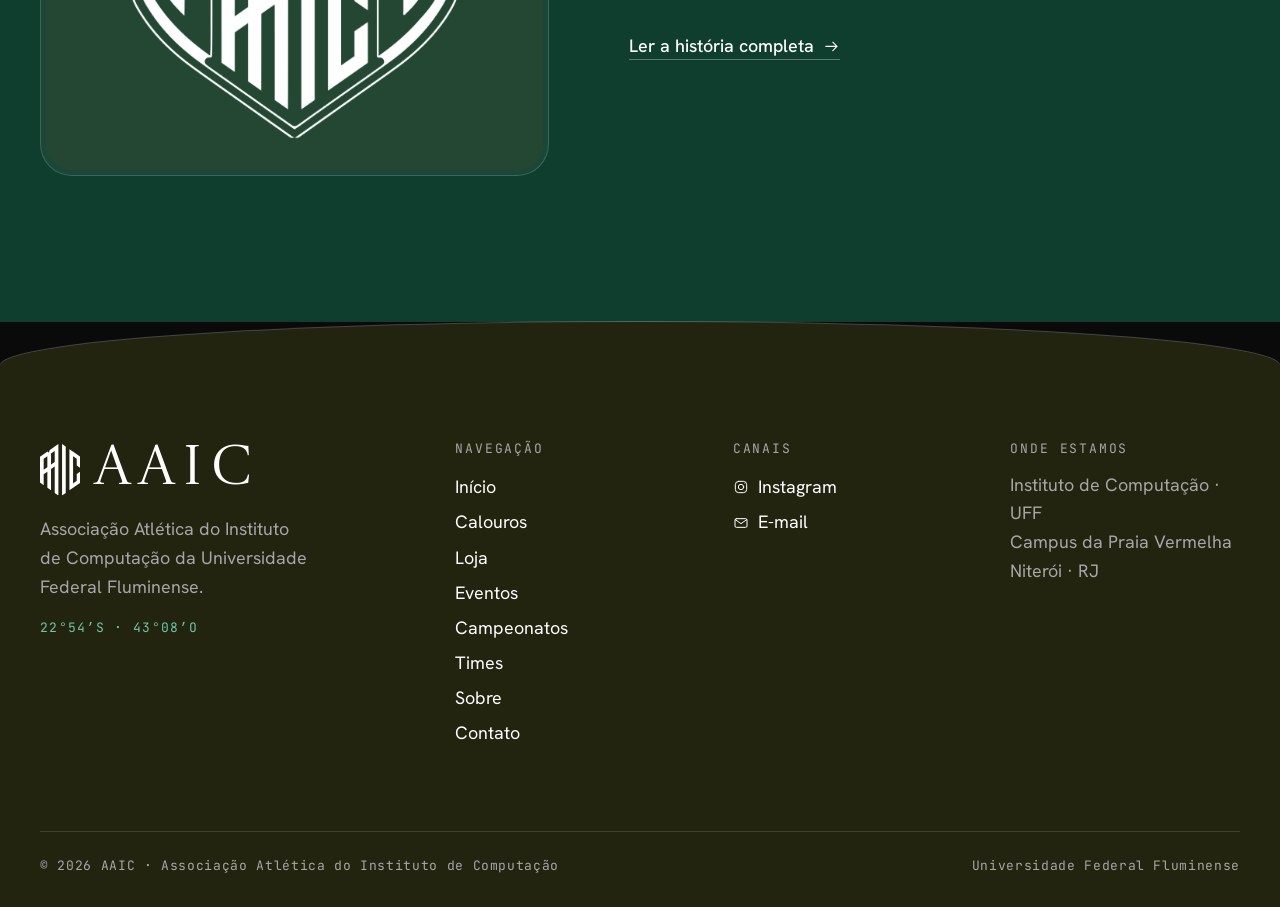
==== commit a1466c80: "feat: destaca a loja no índice da home A camisa está em pré-venda, então a Loja passa a ser o card g" ====
--- a/index.html
+++ b/index.html
@@ -14,13 +14,13 @@
   <meta property="og:url" content="https://aaic.com.br/">
   <meta property="og:image" content="https://aaic.com.br/assets/img/og.jpg">
   <meta name="theme-color" content="#0A0A0A">
-  <link rel="icon" href="assets/favicon.png?v=20261015" type="image/png">
+  <link rel="icon" href="assets/favicon.png?v=20261021" type="image/png">
   <link rel="apple-touch-icon" href="assets/img/apple-touch-icon.png">
   <link rel="preload" href="assets/fonts/castoro-titling-latin.woff2" as="font" type="font/woff2" crossorigin>
   <link rel="preload" href="assets/fonts/hanken-grotesk-latin-var.woff2" as="font" type="font/woff2" crossorigin>
-  <link rel="stylesheet" href="style.css?v=20261013">
-  <script src="script.js?v=20261013" defer></script>
-  <script src="astrolabio.js?v=20261013" defer></script>
+  <link rel="stylesheet" href="style.css?v=20261021">
+  <script src="script.js?v=20261021" defer></script>
+  <script src="astrolabio.js?v=20261021" defer></script>
 </head>
 <body class="page-inicio">
   <!-- chrome:nav -->
@@ -28,7 +28,7 @@
   <header class="site-nav" data-nav>
     <nav class="nav-island" aria-label="Principal">
       <a class="nav-brand" href="index.html">
-        <svg class="nav-brand-mark" aria-hidden="true"><use href="assets/icons.svg?v=20261013#aaic-monograma"></use></svg>
+        <svg class="nav-brand-mark" aria-hidden="true"><use href="assets/icons.svg?v=20261021#aaic-monograma"></use></svg>
         <span>AAIC</span>
         <span class="sr-only">— página inicial</span>
       </a>
@@ -72,8 +72,8 @@
           </h1>
           <p class="hero-lede">Ciência da Computação, Sistemas de Informação e Inteligência Artificial e Ciência de Dados competindo, festejando e acolhendo sob o mesmo céu.</p>
           <div class="hero-actions">
-            <a class="btn" href="sobre.html">Conheça a atlética<span class="btn-icon" aria-hidden="true"><svg class="icon icon--sm" aria-hidden="true"><use href="assets/icons.svg?v=20261013#i-arrow-up-right"></use></svg></span></a>
-            <a class="link-arrow" href="trotes.html">Sou calouro<svg class="icon" aria-hidden="true"><use href="assets/icons.svg?v=20261013#i-arrow-right"></use></svg></a>
+            <a class="btn" href="sobre.html">Conheça a atlética<span class="btn-icon" aria-hidden="true"><svg class="icon icon--sm" aria-hidden="true"><use href="assets/icons.svg?v=20261021#i-arrow-up-right"></use></svg></span></a>
+            <a class="link-arrow" href="trotes.html">Sou calouro<svg class="icon" aria-hidden="true"><use href="assets/icons.svg?v=20261021#i-arrow-right"></use></svg></a>
           </div>
         </div>
 
@@ -98,8 +98,8 @@
               <h2 class="section-title" id="calouro-title">Acabou de entrar no IC?</h2>
               <p class="section-lede">O manual do calouro reúne os primeiros passos, o grupo do WhatsApp e o cronograma do trote.</p>
               <div class="calouro-actions">
-                <a class="btn" href="trotes.html">Abrir o manual do calouro<span class="btn-icon" aria-hidden="true"><svg class="icon icon--sm" aria-hidden="true"><use href="assets/icons.svg?v=20261013#i-arrow-up-right"></use></svg></span></a>
-                <a class="link-arrow" href="trotes.html#cronograma">Cronograma do trote<svg class="icon" aria-hidden="true"><use href="assets/icons.svg?v=20261013#i-arrow-right"></use></svg></a>
+                <a class="btn" href="trotes.html">Abrir o manual do calouro<span class="btn-icon" aria-hidden="true"><svg class="icon icon--sm" aria-hidden="true"><use href="assets/icons.svg?v=20261021#i-arrow-up-right"></use></svg></span></a>
+                <a class="link-arrow" href="trotes.html#cronograma">Cronograma do trote<svg class="icon" aria-hidden="true"><use href="assets/icons.svg?v=20261021#i-arrow-right"></use></svg></a>
               </div>
             </div>
             <ol class="calouro-band-steps" role="list" aria-label="Primeiros passos do calouro">
@@ -132,21 +132,21 @@
         <div class="section-head">
           <p class="label"><span class="label-mark" aria-hidden="true">◇</span> Índice</p>
           <h2 class="section-title" id="indice-title">Tudo o que acontece no IC</h2>
-          <p class="section-lede">Times, campeonatos, festas, o manual do calouro e a lojinha da atlética. Escolha por onde começar.</p>
+          <p class="section-lede">A camisa da AAIC está em pré-venda. E ainda tem times, campeonatos, festas e o manual do calouro: escolha por onde começar.</p>
         </div>
 
         <div class="index-grid">
-          <div class="index-item index-item--champ" data-reveal>
-            <a class="card index-card" href="campeonatos.html">
+          <div class="index-item index-item--store" data-reveal>
+            <a class="card index-card" href="loja.html">
               <div class="card-core index-card-core index-card-core--media">
-                <div class="index-card-media duotone">
-                  <img class="index-card-img duotone-img" src="assets/img/lleague-1200.webp" srcset="assets/img/lleague-640.webp 640w, assets/img/lleague-1200.webp 1080w" sizes="(min-width: 64rem) 56vw, 100vw" width="1080" height="1080" alt="" loading="lazy" decoding="async">
-                </div>
-                <div class="index-card-body">
-                  <span class="chip chip--live">Inscrições abertas</span>
-                  <h3 class="index-card-title">Campeonatos</h3>
-                  <p class="index-card-text">Campeonato Interno de E-Sports, disputado a cada semestre.</p>
-                  <span class="index-card-cta">Ver campeonatos<svg class="icon" aria-hidden="true"><use href="assets/icons.svg?v=20261013#i-arrow-right"></use></svg></span>
+                <div class="index-card-media">
+                  <img class="index-card-img" src="assets/img/camisa-aaic-1200.webp" srcset="assets/img/camisa-aaic-640.webp 640w, assets/img/camisa-aaic-1200.webp 1200w" sizes="(min-width: 64rem) 56vw, 100vw" width="1200" height="1200" alt="" loading="lazy" decoding="async">
+                </div>
+                <div class="index-card-body">
+                  <span class="chip chip--live">Pré-venda aberta</span>
+                  <h3 class="index-card-title">Loja</h3>
+                  <p class="index-card-text">A camisa oficial da AAIC, com Hipátia nas costas, está em pré-venda. Caneca com tirante, bottons e uniforme vêm aí.</p>
+                  <span class="index-card-cta">Garantir a camisa<svg class="icon" aria-hidden="true"><use href="assets/icons.svg?v=20261021#i-arrow-right"></use></svg></span>
                 </div>
               </div>
             </a>
@@ -161,8 +161,36 @@
                 <div class="index-card-body">
                   <h3 class="index-card-title">Eventos</h3>
                   <p class="index-card-text">Isoporzinho na Cantareira, churrasco da atlética e as festas do semestre.</p>
-                  <span class="index-card-cta">Ver eventos<svg class="icon" aria-hidden="true"><use href="assets/icons.svg?v=20261013#i-arrow-right"></use></svg></span>
-                </div>
+                  <span class="index-card-cta">Ver eventos<svg class="icon" aria-hidden="true"><use href="assets/icons.svg?v=20261021#i-arrow-right"></use></svg></span>
+                </div>
+              </div>
+            </a>
+          </div>
+
+          <div class="index-item index-item--champ" data-reveal>
+            <a class="card index-card" href="campeonatos.html">
+              <div class="card-core index-card-core index-card-core--media">
+                <div class="index-card-media duotone">
+                  <img class="index-card-img duotone-img" src="assets/img/lleague-1200.webp" srcset="assets/img/lleague-640.webp 640w, assets/img/lleague-1200.webp 1080w" sizes="(min-width: 64rem) 40vw, 100vw" width="1080" height="1080" alt="" loading="lazy" decoding="async">
+                </div>
+                <div class="index-card-body">
+                  <span class="chip">Em breve</span>
+                  <h3 class="index-card-title">Campeonatos</h3>
+                  <p class="index-card-text">Campeonato Interno de E-Sports, disputado a cada semestre.</p>
+                  <span class="index-card-cta">Ver campeonatos<svg class="icon" aria-hidden="true"><use href="assets/icons.svg?v=20261021#i-arrow-right"></use></svg></span>
+                </div>
+              </div>
+            </a>
+          </div>
+
+          <div class="index-item index-item--trotes" data-reveal>
+            <a class="card index-card" href="trotes.html">
+              <div class="card-core index-card-core">
+                <div class="index-card-body">
+                  <h3 class="index-card-title">Manual do calouro</h3>
+                  <p class="index-card-text">Primeiros passos, grupo do WhatsApp e cronograma do trote. Acolhimento sem violência.</p>
+                </div>
+                <span class="index-card-cta">Abrir o manual<svg class="icon" aria-hidden="true"><use href="assets/icons.svg?v=20261021#i-arrow-right"></use></svg></span>
               </div>
             </a>
           </div>
@@ -171,43 +199,18 @@
             <a class="card index-card" href="times.html">
               <div class="card-core index-card-core">
                 <div class="index-picto" aria-hidden="true">
-                  <svg class="icon"><use href="assets/icons.svg?v=20261013#p-futsal"></use></svg>
-                  <svg class="icon"><use href="assets/icons.svg?v=20261013#p-basquete"></use></svg>
-                  <svg class="icon"><use href="assets/icons.svg?v=20261013#p-volei"></use></svg>
-                  <svg class="icon"><use href="assets/icons.svg?v=20261013#p-handebol"></use></svg>
-                  <svg class="icon"><use href="assets/icons.svg?v=20261013#p-esports"></use></svg>
-                  <svg class="icon"><use href="assets/icons.svg?v=20261013#p-cheer"></use></svg>
+                  <svg class="icon"><use href="assets/icons.svg?v=20261021#p-futsal"></use></svg>
+                  <svg class="icon"><use href="assets/icons.svg?v=20261021#p-basquete"></use></svg>
+                  <svg class="icon"><use href="assets/icons.svg?v=20261021#p-volei"></use></svg>
+                  <svg class="icon"><use href="assets/icons.svg?v=20261021#p-handebol"></use></svg>
+                  <svg class="icon"><use href="assets/icons.svg?v=20261021#p-esports"></use></svg>
+                  <svg class="icon"><use href="assets/icons.svg?v=20261021#p-cheer"></use></svg>
                 </div>
                 <div class="index-card-body">
                   <h3 class="index-card-title">Times</h3>
                   <p class="index-card-text">Seis modalidades: futsal, basquete, vôlei, handebol, e-sports e cheerleading.</p>
-                  <span class="index-card-cta">Ver times<svg class="icon" aria-hidden="true"><use href="assets/icons.svg?v=20261013#i-arrow-right"></use></svg></span>
-                </div>
-              </div>
-            </a>
-          </div>
-
-          <div class="index-item index-item--trotes" data-reveal>
-            <a class="card index-card" href="trotes.html">
-              <div class="card-core index-card-core">
-                <div class="index-card-body">
-                  <h3 class="index-card-title">Manual do calouro</h3>
-                  <p class="index-card-text">Primeiros passos, grupo do WhatsApp e cronograma do trote. Acolhimento sem violência.</p>
-                </div>
-                <span class="index-card-cta">Abrir o manual<svg class="icon" aria-hidden="true"><use href="assets/icons.svg?v=20261013#i-arrow-right"></use></svg></span>
-              </div>
-            </a>
-          </div>
-
-          <div class="index-item index-item--store" data-reveal>
-            <a class="card index-card" href="loja.html">
-              <div class="card-core index-card-core">
-                <div class="index-card-body">
-                  <span class="chip">Em breve</span>
-                  <h3 class="index-card-title">Loja</h3>
-                  <p class="index-card-text">A camisa da AAIC, caneca com tirante, bottons e o uniforme da atlética.</p>
-                </div>
-                <span class="index-card-cta">Ver produtos<svg class="icon" aria-hidden="true"><use href="assets/icons.svg?v=20261013#i-arrow-right"></use></svg></span>
+                  <span class="index-card-cta">Ver times<svg class="icon" aria-hidden="true"><use href="assets/icons.svg?v=20261021#i-arrow-right"></use></svg></span>
+                </div>
               </div>
             </a>
           </div>
@@ -219,7 +222,7 @@
                   <h3 class="index-card-title">Contato</h3>
                   <p class="index-card-text">Quer entrar para um time ou propor uma parceria? Fale com a diretoria.</p>
                 </div>
-                <span class="index-card-cta">Falar com a diretoria<svg class="icon" aria-hidden="true"><use href="assets/icons.svg?v=20261013#i-arrow-right"></use></svg></span>
+                <span class="index-card-cta">Falar com a diretoria<svg class="icon" aria-hidden="true"><use href="assets/icons.svg?v=20261021#i-arrow-right"></use></svg></span>
               </div>
             </a>
           </div>
@@ -240,7 +243,7 @@
           <!-- TODO(conteúdo): texto provisório; revisar com a diretoria. -->
           <p class="hipatia-text hipatia-text--lead">Matemática, astrônoma e filósofa de Alexandria, Hipátia ensinava geometria e astronomia. Seu aluno Sinésio conta que projetou, com o que aprendeu com ela, um astrolábio como o que abre esta página.</p>
           <p class="hipatia-text">Muito antes de existir computador, já havia quem fizesse contas para entender o céu. Foi nessa linhagem que a AAIC encontrou a sua mascote.</p>
-          <a class="link-arrow" href="sobre.html#hipatia">Ler a história completa<svg class="icon" aria-hidden="true"><use href="assets/icons.svg?v=20261013#i-arrow-right"></use></svg></a>
+          <a class="link-arrow" href="sobre.html#hipatia">Ler a história completa<svg class="icon" aria-hidden="true"><use href="assets/icons.svg?v=20261021#i-arrow-right"></use></svg></a>
           <!-- Easter egg: só aparece em aaic.com.br/#hipatia (o hex do limbo do astrolábio).
                TODO(conteúdo): definir se há recompensa para quem chegar aqui. -->
           <p class="egg">∴ Você decifrou a inscrição do astrolábio. Hipátia aprovaria.</p>
@@ -254,7 +257,7 @@
     <div class="container">
       <div class="footer-grid">
         <div class="footer-brand">
-          <a class="footer-wordmark" href="index.html"><svg class="footer-wordmark-mark" aria-hidden="true"><use href="assets/icons.svg?v=20261013#aaic-monograma"></use></svg>AAIC</a>
+          <a class="footer-wordmark" href="index.html"><svg class="footer-wordmark-mark" aria-hidden="true"><use href="assets/icons.svg?v=20261021#aaic-monograma"></use></svg>AAIC</a>
           <p class="footer-tagline">Associação Atlética do Instituto de Computação da Universidade Federal Fluminense.</p>
           <p class="footer-coords">22°54′S · 43°08′O</p>
         </div>
@@ -265,17 +268,17 @@
             <li><a class="footer-link" href="trotes.html">Calouros</a></li>
             <li><a class="footer-link" href="loja.html">Loja</a></li>
             <li><a class="footer-link" href="eventos.html">Eventos</a></li>
+            <li><a class="footer-link" href="campeonatos.html">Campeonatos</a></li>
+            <li><a class="footer-link" href="times.html">Times</a></li>
+            <li><a class="footer-link" href="sobre.html">Sobre</a></li>
             <li><a class="footer-link" href="contato.html">Contato</a></li>
           </ul>
         </nav>
-            <li><a class="footer-link" href="campeonatos.html">Campeonatos</a></li>
-            <li><a class="footer-link" href="times.html">Times</a></li>
-            <li><a class="footer-link" href="sobre.html">Sobre</a></li>
         <div>
           <h2 class="footer-title">Canais</h2>
           <ul class="footer-links" role="list">
-            <li><a class="footer-link" href="https://www.instagram.com/atleticaicuff/" target="_blank" rel="noopener"><svg class="icon icon--sm" aria-hidden="true"><use href="assets/icons.svg?v=20261013#i-instagram"></use></svg>Instagram<span class="sr-only"> (abre em nova aba)</span></a></li>
-            <li><a class="footer-link" href="mailto:diretoria@aaic.com.br"><svg class="icon icon--sm" aria-hidden="true"><use href="assets/icons.svg?v=20261013#i-mail"></use></svg>E-mail</a></li>
+            <li><a class="footer-link" href="https://www.instagram.com/atleticaicuff/" target="_blank" rel="noopener"><svg class="icon icon--sm" aria-hidden="true"><use href="assets/icons.svg?v=20261021#i-instagram"></use></svg>Instagram<span class="sr-only"> (abre em nova aba)</span></a></li>
+            <li><a class="footer-link" href="mailto:diretoria@aaic.com.br"><svg class="icon icon--sm" aria-hidden="true"><use href="assets/icons.svg?v=20261021#i-mail"></use></svg>E-mail</a></li>
             <!-- TODO(conteúdo): incluir Discord (convite), LinkedIn e outras redes quando houver links oficiais. -->
           </ul>
         </div>
--- a/style.css
+++ b/style.css
@@ -1460,7 +1460,7 @@
       grid-template-columns: repeat(2, minmax(0, 1fr));
     }
 
-    .index-item--champ {
+    .index-item--store {
       grid-column: 1 / -1;
     }
   }
@@ -1471,11 +1471,11 @@
       gap: 1.25rem;
     }
 
-    .index-item--champ { grid-column: 1 / span 7; grid-row: span 2; }
+    .index-item--store { grid-column: 1 / span 7; grid-row: span 2; }
     .index-item--events { grid-column: 8 / span 5; }
-    .index-item--teams { grid-column: 8 / span 5; }
+    .index-item--champ { grid-column: 8 / span 5; }
     .index-item--trotes { grid-column: 1 / span 4; }
-    .index-item--store { grid-column: 5 / span 4; }
+    .index-item--teams { grid-column: 5 / span 4; }
     .index-item--contact { grid-column: 9 / span 4; }
   }
 
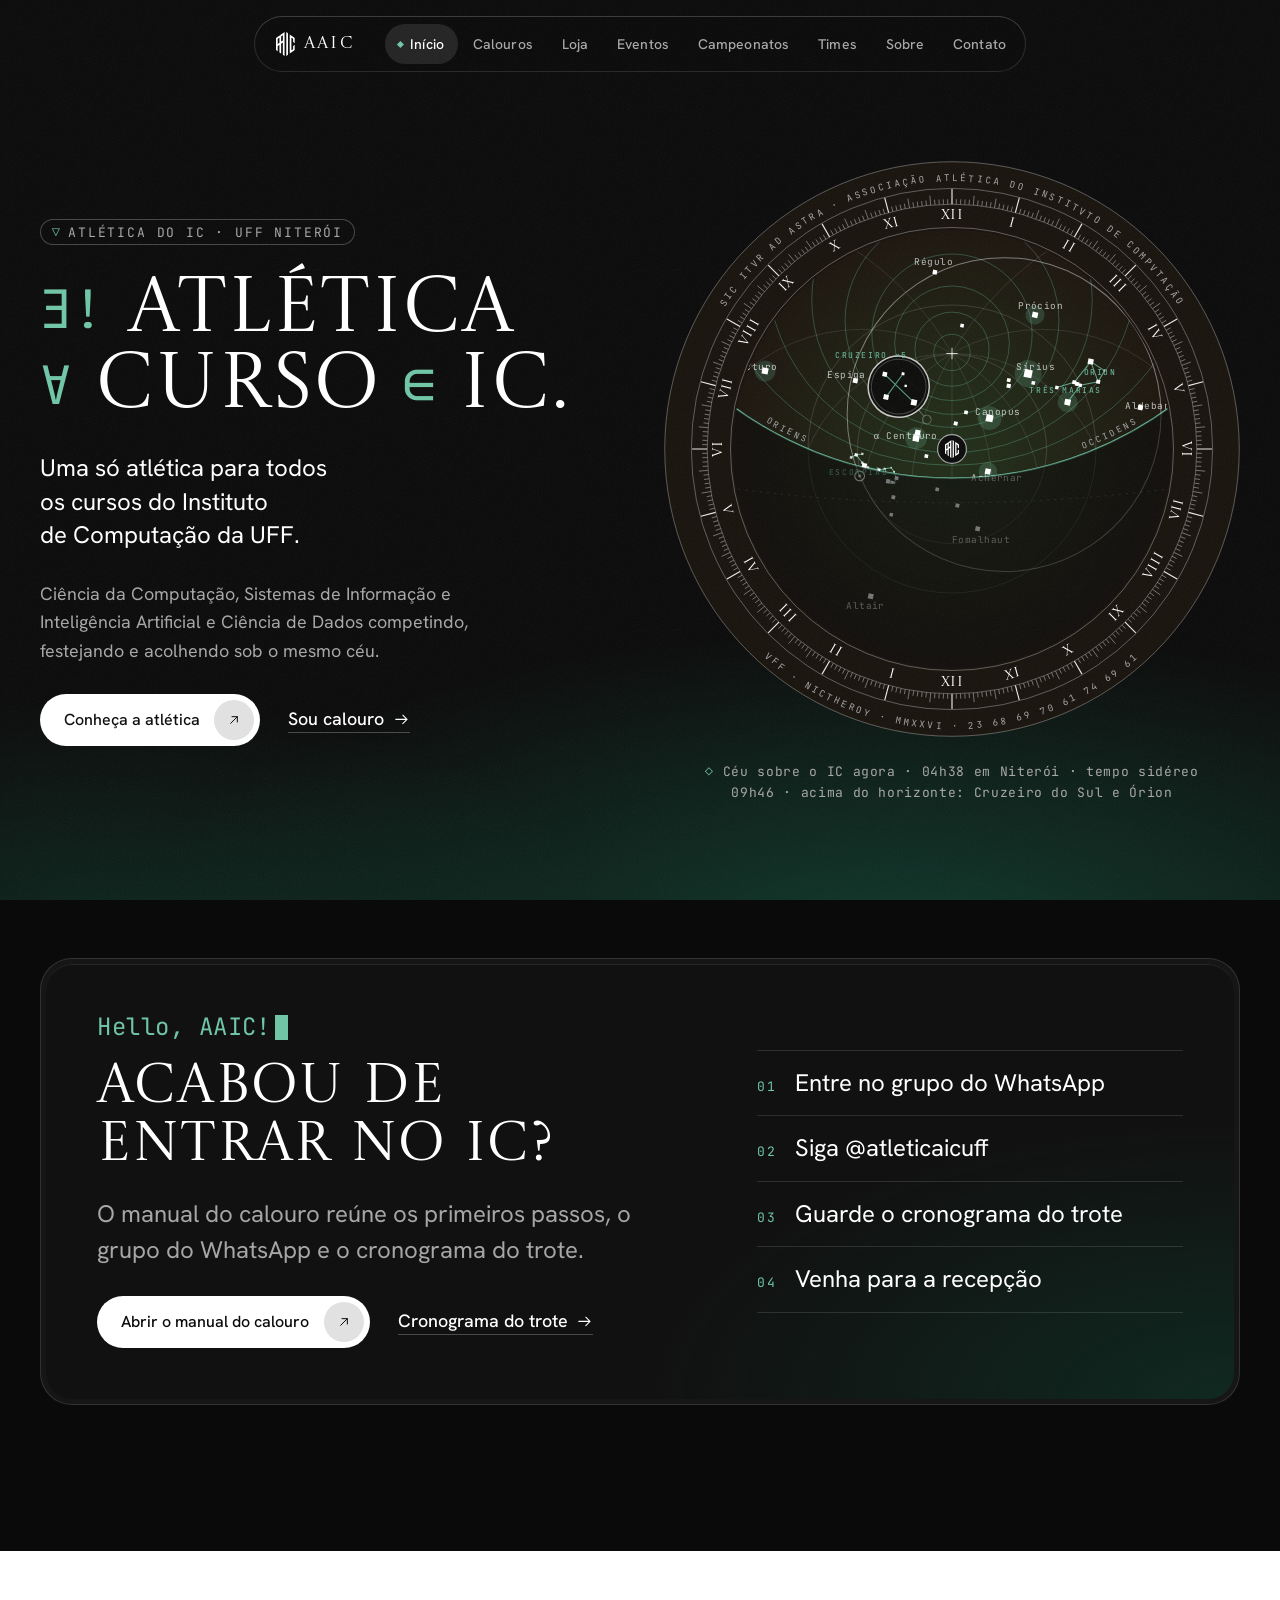
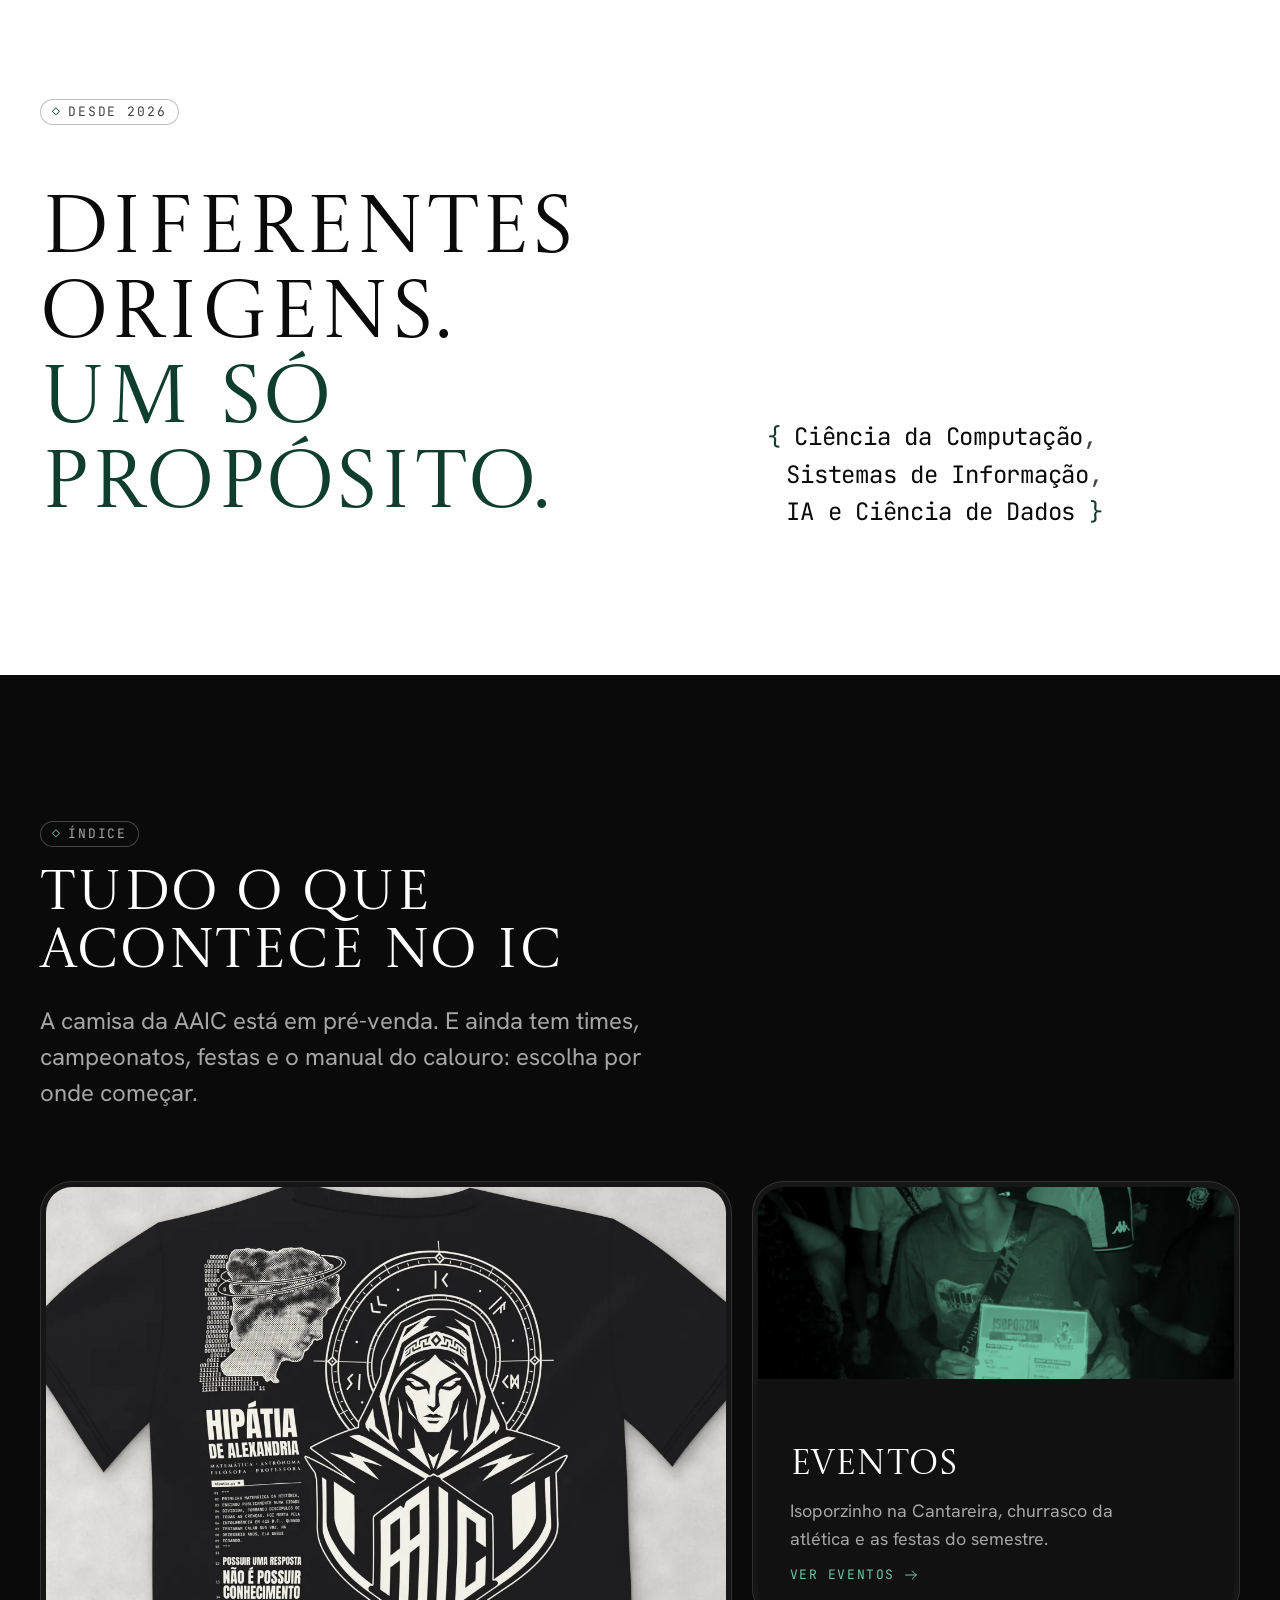
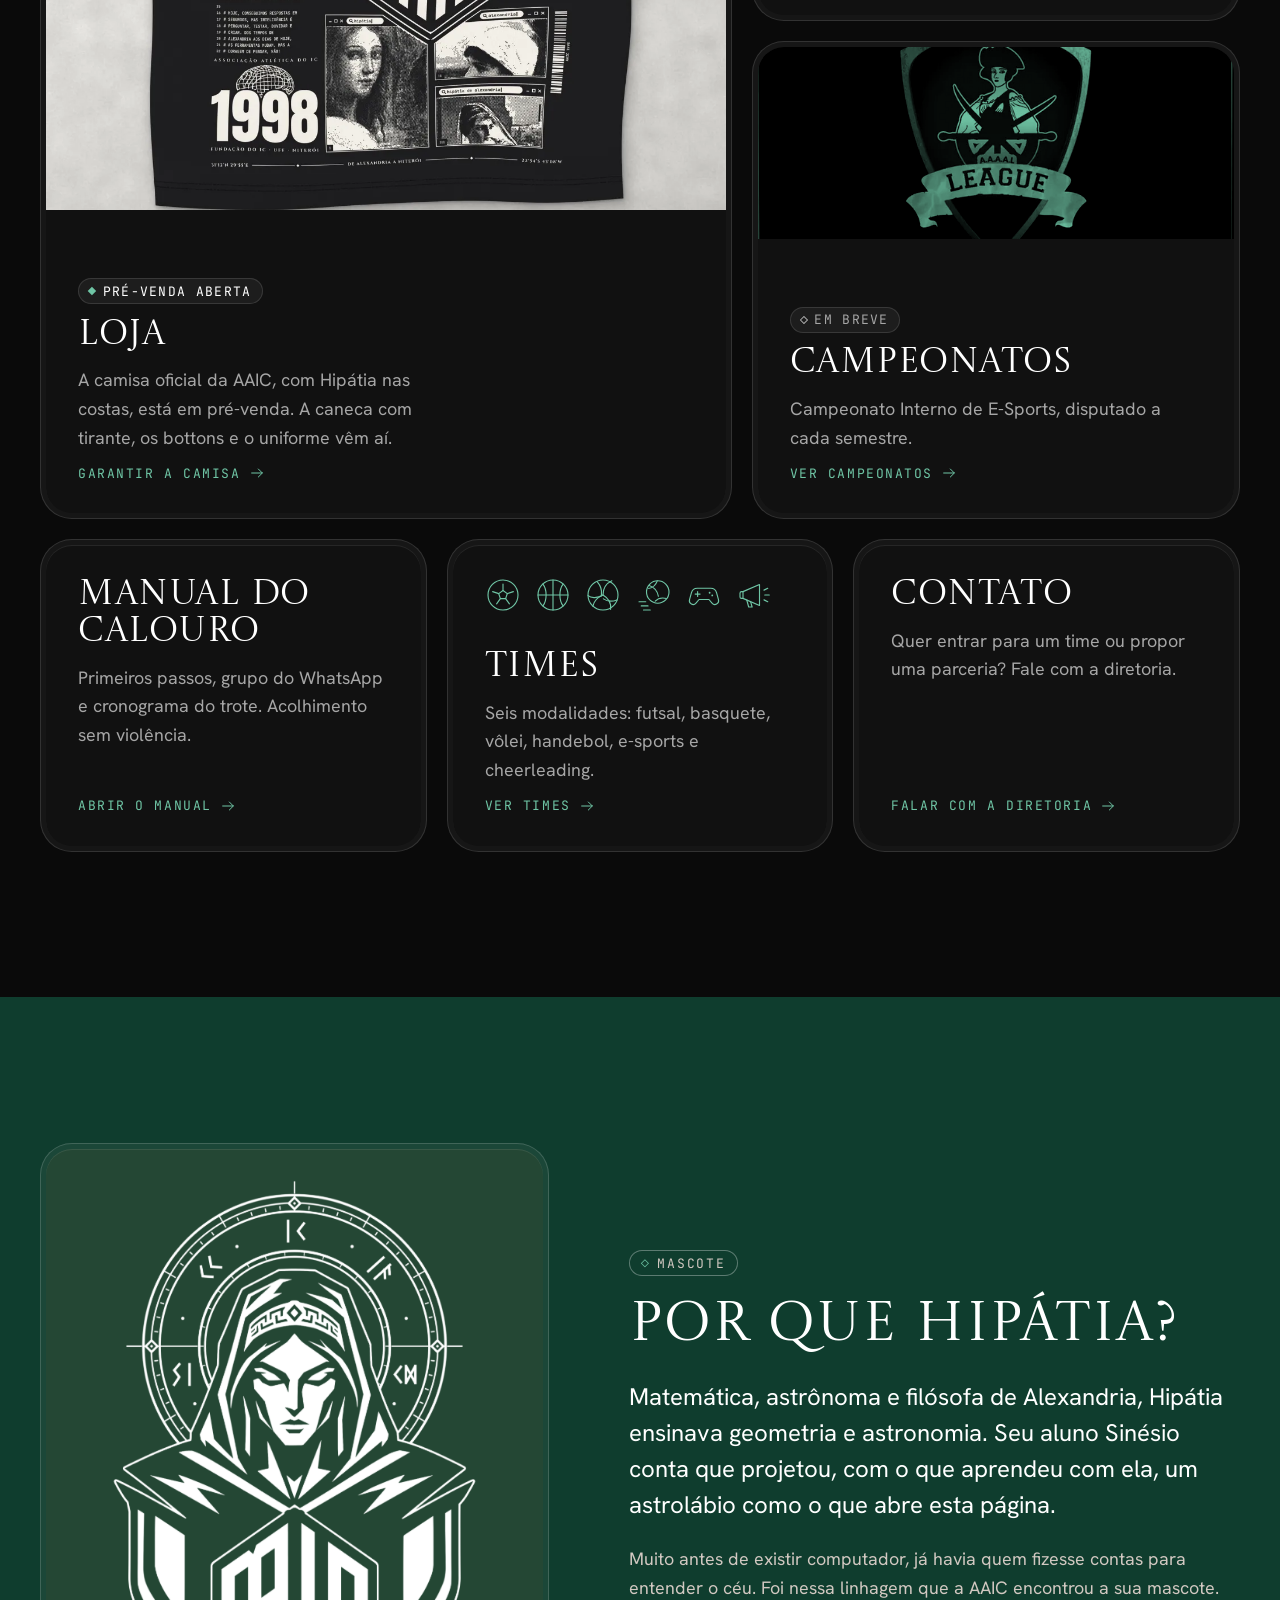
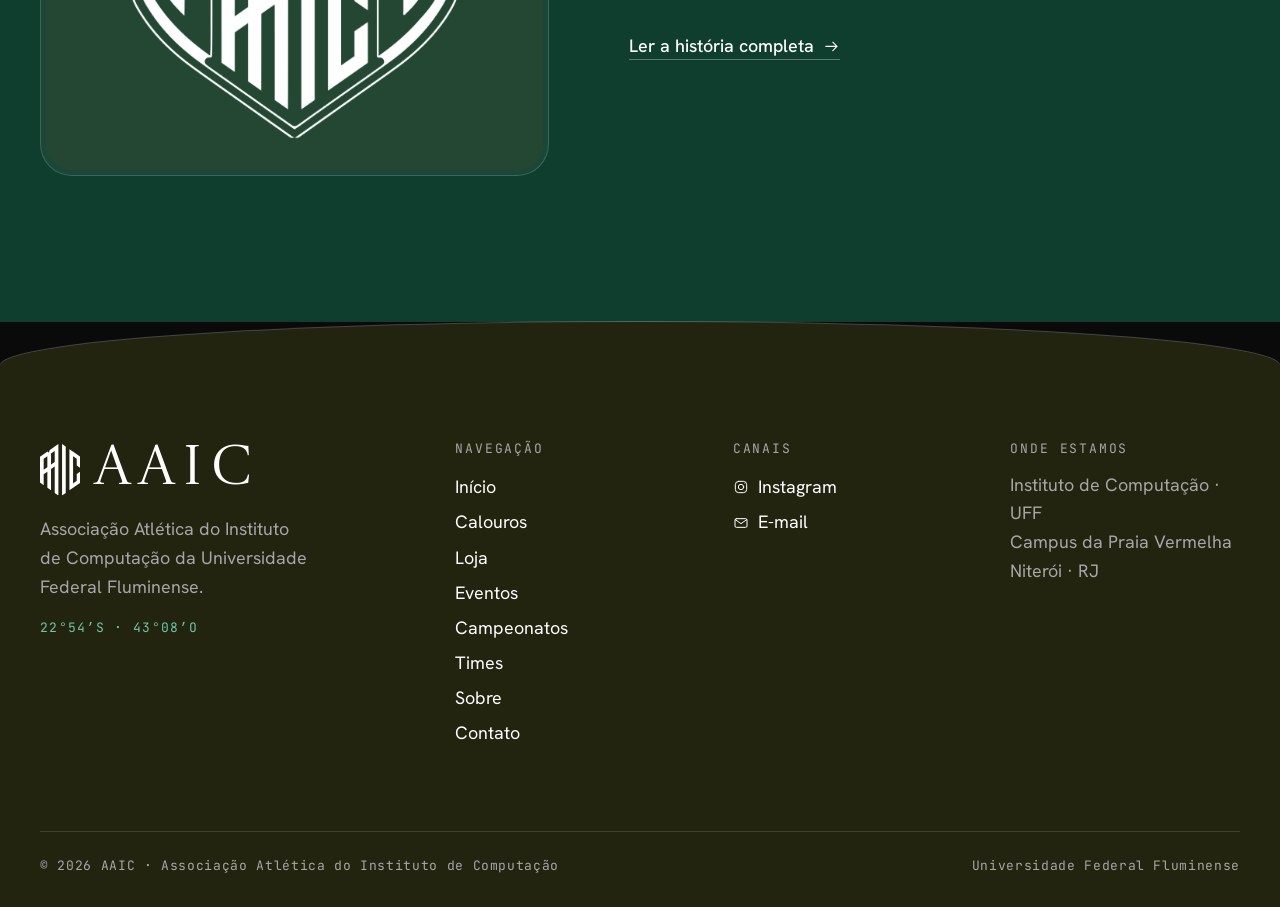
==== commit 014392e0: "feat: gera loja, campeonatos e times a partir de dados/*.json Produtos, campeonatos e times aparecia" ====
--- a/index.html
+++ b/index.html
@@ -14,13 +14,13 @@
   <meta property="og:url" content="https://aaic.com.br/">
   <meta property="og:image" content="https://aaic.com.br/assets/img/og.jpg">
   <meta name="theme-color" content="#0A0A0A">
-  <link rel="icon" href="assets/favicon.png?v=20261021" type="image/png">
+  <link rel="icon" href="assets/favicon.png?v=20261022" type="image/png">
   <link rel="apple-touch-icon" href="assets/img/apple-touch-icon.png">
   <link rel="preload" href="assets/fonts/castoro-titling-latin.woff2" as="font" type="font/woff2" crossorigin>
   <link rel="preload" href="assets/fonts/hanken-grotesk-latin-var.woff2" as="font" type="font/woff2" crossorigin>
-  <link rel="stylesheet" href="style.css?v=20261021">
-  <script src="script.js?v=20261021" defer></script>
-  <script src="astrolabio.js?v=20261021" defer></script>
+  <link rel="stylesheet" href="style.css?v=20261022">
+  <script src="script.js?v=20261022" defer></script>
+  <script src="astrolabio.js?v=20261022" defer></script>
 </head>
 <body class="page-inicio">
   <!-- chrome:nav -->
@@ -28,7 +28,7 @@
   <header class="site-nav" data-nav>
     <nav class="nav-island" aria-label="Principal">
       <a class="nav-brand" href="index.html">
-        <svg class="nav-brand-mark" aria-hidden="true"><use href="assets/icons.svg?v=20261021#aaic-monograma"></use></svg>
+        <svg class="nav-brand-mark" aria-hidden="true"><use href="assets/icons.svg?v=20261022#aaic-monograma"></use></svg>
         <span>AAIC</span>
         <span class="sr-only">— página inicial</span>
       </a>
@@ -72,8 +72,8 @@
           </h1>
           <p class="hero-lede">Ciência da Computação, Sistemas de Informação e Inteligência Artificial e Ciência de Dados competindo, festejando e acolhendo sob o mesmo céu.</p>
           <div class="hero-actions">
-            <a class="btn" href="sobre.html">Conheça a atlética<span class="btn-icon" aria-hidden="true"><svg class="icon icon--sm" aria-hidden="true"><use href="assets/icons.svg?v=20261021#i-arrow-up-right"></use></svg></span></a>
-            <a class="link-arrow" href="trotes.html">Sou calouro<svg class="icon" aria-hidden="true"><use href="assets/icons.svg?v=20261021#i-arrow-right"></use></svg></a>
+            <a class="btn" href="sobre.html">Conheça a atlética<span class="btn-icon" aria-hidden="true"><svg class="icon icon--sm" aria-hidden="true"><use href="assets/icons.svg?v=20261022#i-arrow-up-right"></use></svg></span></a>
+            <a class="link-arrow" href="trotes.html">Sou calouro<svg class="icon" aria-hidden="true"><use href="assets/icons.svg?v=20261022#i-arrow-right"></use></svg></a>
           </div>
         </div>
 
@@ -98,8 +98,8 @@
               <h2 class="section-title" id="calouro-title">Acabou de entrar no IC?</h2>
               <p class="section-lede">O manual do calouro reúne os primeiros passos, o grupo do WhatsApp e o cronograma do trote.</p>
               <div class="calouro-actions">
-                <a class="btn" href="trotes.html">Abrir o manual do calouro<span class="btn-icon" aria-hidden="true"><svg class="icon icon--sm" aria-hidden="true"><use href="assets/icons.svg?v=20261021#i-arrow-up-right"></use></svg></span></a>
-                <a class="link-arrow" href="trotes.html#cronograma">Cronograma do trote<svg class="icon" aria-hidden="true"><use href="assets/icons.svg?v=20261021#i-arrow-right"></use></svg></a>
+                <a class="btn" href="trotes.html">Abrir o manual do calouro<span class="btn-icon" aria-hidden="true"><svg class="icon icon--sm" aria-hidden="true"><use href="assets/icons.svg?v=20261022#i-arrow-up-right"></use></svg></span></a>
+                <a class="link-arrow" href="trotes.html#cronograma">Cronograma do trote<svg class="icon" aria-hidden="true"><use href="assets/icons.svg?v=20261022#i-arrow-right"></use></svg></a>
               </div>
             </div>
             <ol class="calouro-band-steps" role="list" aria-label="Primeiros passos do calouro">
@@ -132,10 +132,13 @@
         <div class="section-head">
           <p class="label"><span class="label-mark" aria-hidden="true">◇</span> Índice</p>
           <h2 class="section-title" id="indice-title">Tudo o que acontece no IC</h2>
+          <!-- gerado:indice-abertura · edite dados/loja.json e rode python3 ferramentas/gerar_conteudo.py -->
           <p class="section-lede">A camisa da AAIC está em pré-venda. E ainda tem times, campeonatos, festas e o manual do calouro: escolha por onde começar.</p>
+          <!-- /gerado:indice-abertura -->
         </div>
 
         <div class="index-grid">
+          <!-- gerado:indice-loja · edite dados/loja.json e rode python3 ferramentas/gerar_conteudo.py -->
           <div class="index-item index-item--store" data-reveal>
             <a class="card index-card" href="loja.html">
               <div class="card-core index-card-core index-card-core--media">
@@ -145,12 +148,13 @@
                 <div class="index-card-body">
                   <span class="chip chip--live">Pré-venda aberta</span>
                   <h3 class="index-card-title">Loja</h3>
-                  <p class="index-card-text">A camisa oficial da AAIC, com Hipátia nas costas, está em pré-venda. Caneca com tirante, bottons e uniforme vêm aí.</p>
-                  <span class="index-card-cta">Garantir a camisa<svg class="icon" aria-hidden="true"><use href="assets/icons.svg?v=20261021#i-arrow-right"></use></svg></span>
-                </div>
-              </div>
-            </a>
-          </div>
+                  <p class="index-card-text">A camisa oficial da AAIC, com Hipátia nas costas, está em pré-venda. A caneca com tirante, os bottons e o uniforme vêm aí.</p>
+                  <span class="index-card-cta">Garantir a camisa<svg class="icon" aria-hidden="true"><use href="assets/icons.svg?v=20261022#i-arrow-right"></use></svg></span>
+                </div>
+              </div>
+            </a>
+          </div>
+          <!-- /gerado:indice-loja -->
 
           <div class="index-item index-item--events" data-reveal>
             <a class="card index-card" href="eventos.html">
@@ -161,12 +165,13 @@
                 <div class="index-card-body">
                   <h3 class="index-card-title">Eventos</h3>
                   <p class="index-card-text">Isoporzinho na Cantareira, churrasco da atlética e as festas do semestre.</p>
-                  <span class="index-card-cta">Ver eventos<svg class="icon" aria-hidden="true"><use href="assets/icons.svg?v=20261021#i-arrow-right"></use></svg></span>
-                </div>
-              </div>
-            </a>
-          </div>
-
+                  <span class="index-card-cta">Ver eventos<svg class="icon" aria-hidden="true"><use href="assets/icons.svg?v=20261022#i-arrow-right"></use></svg></span>
+                </div>
+              </div>
+            </a>
+          </div>
+
+          <!-- gerado:indice-campeonatos · edite dados/campeonatos.json e rode python3 ferramentas/gerar_conteudo.py -->
           <div class="index-item index-item--champ" data-reveal>
             <a class="card index-card" href="campeonatos.html">
               <div class="card-core index-card-core index-card-core--media">
@@ -177,11 +182,12 @@
                   <span class="chip">Em breve</span>
                   <h3 class="index-card-title">Campeonatos</h3>
                   <p class="index-card-text">Campeonato Interno de E-Sports, disputado a cada semestre.</p>
-                  <span class="index-card-cta">Ver campeonatos<svg class="icon" aria-hidden="true"><use href="assets/icons.svg?v=20261021#i-arrow-right"></use></svg></span>
-                </div>
-              </div>
-            </a>
-          </div>
+                  <span class="index-card-cta">Ver campeonatos<svg class="icon" aria-hidden="true"><use href="assets/icons.svg?v=20261022#i-arrow-right"></use></svg></span>
+                </div>
+              </div>
+            </a>
+          </div>
+          <!-- /gerado:indice-campeonatos -->
 
           <div class="index-item index-item--trotes" data-reveal>
             <a class="card index-card" href="trotes.html">
@@ -190,30 +196,32 @@
                   <h3 class="index-card-title">Manual do calouro</h3>
                   <p class="index-card-text">Primeiros passos, grupo do WhatsApp e cronograma do trote. Acolhimento sem violência.</p>
                 </div>
-                <span class="index-card-cta">Abrir o manual<svg class="icon" aria-hidden="true"><use href="assets/icons.svg?v=20261021#i-arrow-right"></use></svg></span>
-              </div>
-            </a>
-          </div>
-
+                <span class="index-card-cta">Abrir o manual<svg class="icon" aria-hidden="true"><use href="assets/icons.svg?v=20261022#i-arrow-right"></use></svg></span>
+              </div>
+            </a>
+          </div>
+
+          <!-- gerado:indice-times · edite dados/times.json e rode python3 ferramentas/gerar_conteudo.py -->
           <div class="index-item index-item--teams" data-reveal>
             <a class="card index-card" href="times.html">
               <div class="card-core index-card-core">
                 <div class="index-picto" aria-hidden="true">
-                  <svg class="icon"><use href="assets/icons.svg?v=20261021#p-futsal"></use></svg>
-                  <svg class="icon"><use href="assets/icons.svg?v=20261021#p-basquete"></use></svg>
-                  <svg class="icon"><use href="assets/icons.svg?v=20261021#p-volei"></use></svg>
-                  <svg class="icon"><use href="assets/icons.svg?v=20261021#p-handebol"></use></svg>
-                  <svg class="icon"><use href="assets/icons.svg?v=20261021#p-esports"></use></svg>
-                  <svg class="icon"><use href="assets/icons.svg?v=20261021#p-cheer"></use></svg>
+                  <svg class="icon"><use href="assets/icons.svg?v=20261022#p-futsal"></use></svg>
+                  <svg class="icon"><use href="assets/icons.svg?v=20261022#p-basquete"></use></svg>
+                  <svg class="icon"><use href="assets/icons.svg?v=20261022#p-volei"></use></svg>
+                  <svg class="icon"><use href="assets/icons.svg?v=20261022#p-handebol"></use></svg>
+                  <svg class="icon"><use href="assets/icons.svg?v=20261022#p-esports"></use></svg>
+                  <svg class="icon"><use href="assets/icons.svg?v=20261022#p-cheer"></use></svg>
                 </div>
                 <div class="index-card-body">
                   <h3 class="index-card-title">Times</h3>
                   <p class="index-card-text">Seis modalidades: futsal, basquete, vôlei, handebol, e-sports e cheerleading.</p>
-                  <span class="index-card-cta">Ver times<svg class="icon" aria-hidden="true"><use href="assets/icons.svg?v=20261021#i-arrow-right"></use></svg></span>
-                </div>
-              </div>
-            </a>
-          </div>
+                  <span class="index-card-cta">Ver times<svg class="icon" aria-hidden="true"><use href="assets/icons.svg?v=20261022#i-arrow-right"></use></svg></span>
+                </div>
+              </div>
+            </a>
+          </div>
+          <!-- /gerado:indice-times -->
 
           <div class="index-item index-item--contact" data-reveal>
             <a class="card index-card" href="contato.html">
@@ -222,7 +230,7 @@
                   <h3 class="index-card-title">Contato</h3>
                   <p class="index-card-text">Quer entrar para um time ou propor uma parceria? Fale com a diretoria.</p>
                 </div>
-                <span class="index-card-cta">Falar com a diretoria<svg class="icon" aria-hidden="true"><use href="assets/icons.svg?v=20261021#i-arrow-right"></use></svg></span>
+                <span class="index-card-cta">Falar com a diretoria<svg class="icon" aria-hidden="true"><use href="assets/icons.svg?v=20261022#i-arrow-right"></use></svg></span>
               </div>
             </a>
           </div>
@@ -243,7 +251,7 @@
           <!-- TODO(conteúdo): texto provisório; revisar com a diretoria. -->
           <p class="hipatia-text hipatia-text--lead">Matemática, astrônoma e filósofa de Alexandria, Hipátia ensinava geometria e astronomia. Seu aluno Sinésio conta que projetou, com o que aprendeu com ela, um astrolábio como o que abre esta página.</p>
           <p class="hipatia-text">Muito antes de existir computador, já havia quem fizesse contas para entender o céu. Foi nessa linhagem que a AAIC encontrou a sua mascote.</p>
-          <a class="link-arrow" href="sobre.html#hipatia">Ler a história completa<svg class="icon" aria-hidden="true"><use href="assets/icons.svg?v=20261021#i-arrow-right"></use></svg></a>
+          <a class="link-arrow" href="sobre.html#hipatia">Ler a história completa<svg class="icon" aria-hidden="true"><use href="assets/icons.svg?v=20261022#i-arrow-right"></use></svg></a>
           <!-- Easter egg: só aparece em aaic.com.br/#hipatia (o hex do limbo do astrolábio).
                TODO(conteúdo): definir se há recompensa para quem chegar aqui. -->
           <p class="egg">∴ Você decifrou a inscrição do astrolábio. Hipátia aprovaria.</p>
@@ -257,7 +265,7 @@
     <div class="container">
       <div class="footer-grid">
         <div class="footer-brand">
-          <a class="footer-wordmark" href="index.html"><svg class="footer-wordmark-mark" aria-hidden="true"><use href="assets/icons.svg?v=20261021#aaic-monograma"></use></svg>AAIC</a>
+          <a class="footer-wordmark" href="index.html"><svg class="footer-wordmark-mark" aria-hidden="true"><use href="assets/icons.svg?v=20261022#aaic-monograma"></use></svg>AAIC</a>
           <p class="footer-tagline">Associação Atlética do Instituto de Computação da Universidade Federal Fluminense.</p>
           <p class="footer-coords">22°54′S · 43°08′O</p>
         </div>
@@ -277,8 +285,8 @@
         <div>
           <h2 class="footer-title">Canais</h2>
           <ul class="footer-links" role="list">
-            <li><a class="footer-link" href="https://www.instagram.com/atleticaicuff/" target="_blank" rel="noopener"><svg class="icon icon--sm" aria-hidden="true"><use href="assets/icons.svg?v=20261021#i-instagram"></use></svg>Instagram<span class="sr-only"> (abre em nova aba)</span></a></li>
-            <li><a class="footer-link" href="mailto:diretoria@aaic.com.br"><svg class="icon icon--sm" aria-hidden="true"><use href="assets/icons.svg?v=20261021#i-mail"></use></svg>E-mail</a></li>
+            <li><a class="footer-link" href="https://www.instagram.com/atleticaicuff/" target="_blank" rel="noopener"><svg class="icon icon--sm" aria-hidden="true"><use href="assets/icons.svg?v=20261022#i-instagram"></use></svg>Instagram<span class="sr-only"> (abre em nova aba)</span></a></li>
+            <li><a class="footer-link" href="mailto:diretoria@aaic.com.br"><svg class="icon icon--sm" aria-hidden="true"><use href="assets/icons.svg?v=20261022#i-mail"></use></svg>E-mail</a></li>
             <!-- TODO(conteúdo): incluir Discord (convite), LinkedIn e outras redes quando houver links oficiais. -->
           </ul>
         </div>
--- a/style.css
+++ b/style.css
@@ -1753,6 +1753,12 @@
     box-shadow: inset 0 0 0 1px var(--line);
   }
 
+  .team-photo-img {
+    width: 100%;
+    aspect-ratio: 4 / 3;
+    object-fit: cover;
+  }
+
   @media (width >= 48rem) {
     .team-row {
       grid-template-columns: 4.5rem minmax(0, 1fr) auto;
@@ -1792,7 +1798,11 @@
     font-size: var(--step-3);
   }
 
-  /* Campeonatos: card em destaque. */
+  /* Campeonatos: um card por campeonato (gerados de dados/campeonatos.json). */
+  .champ-card + .champ-card {
+    margin-top: 1.25rem;
+  }
+
   .champ-card-core {
     display: grid;
   }
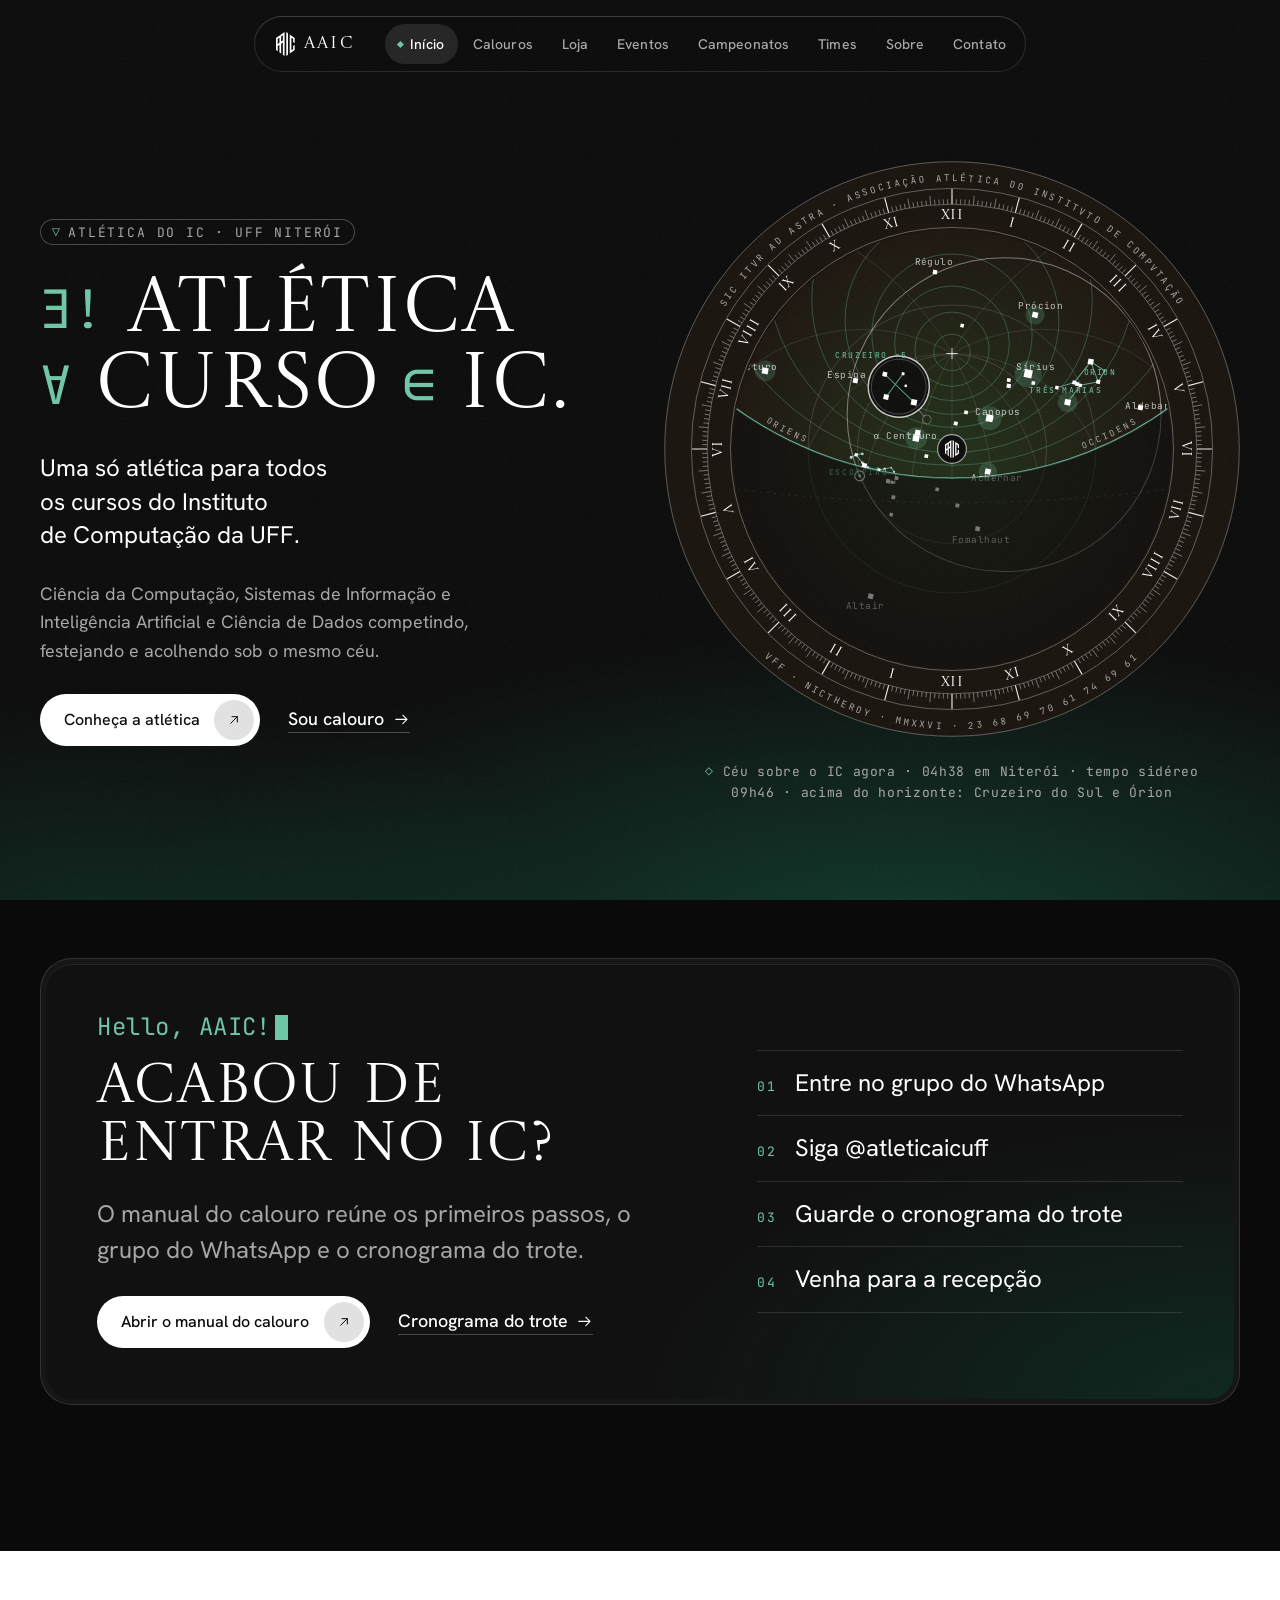
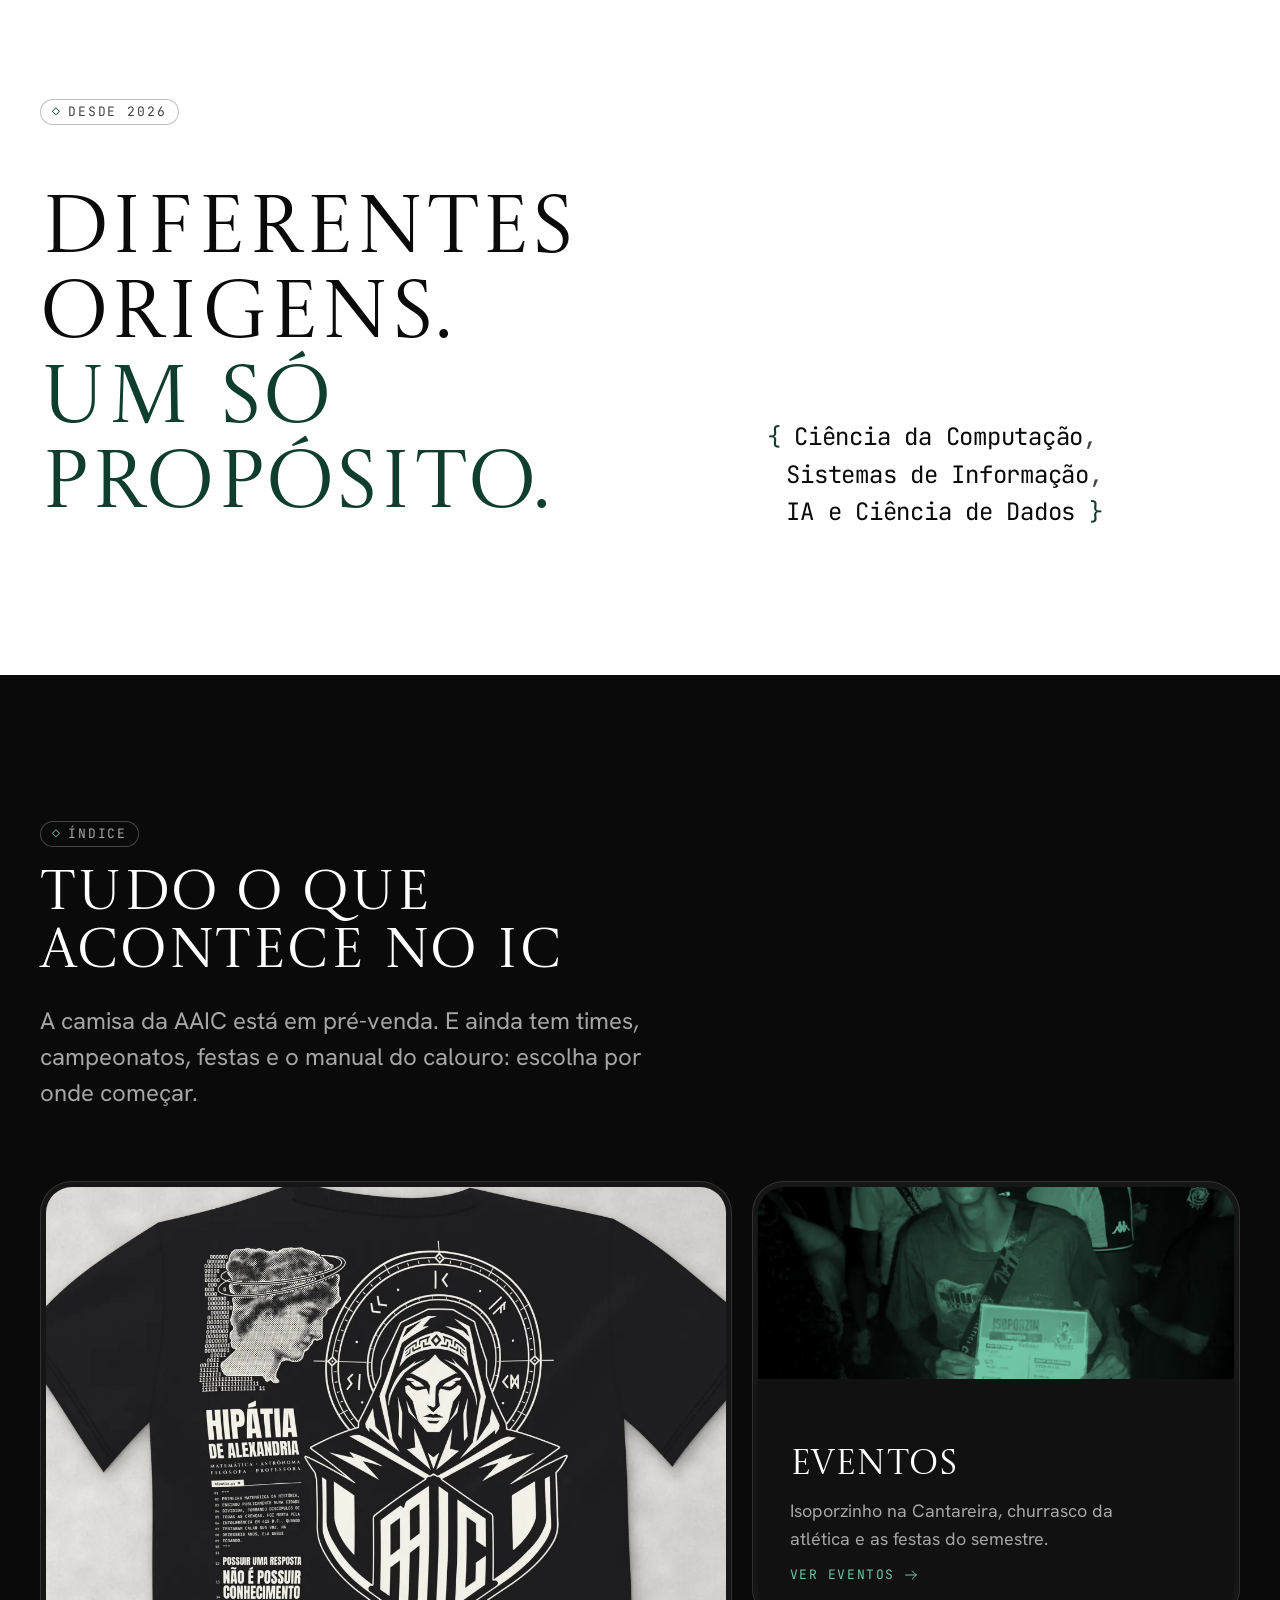
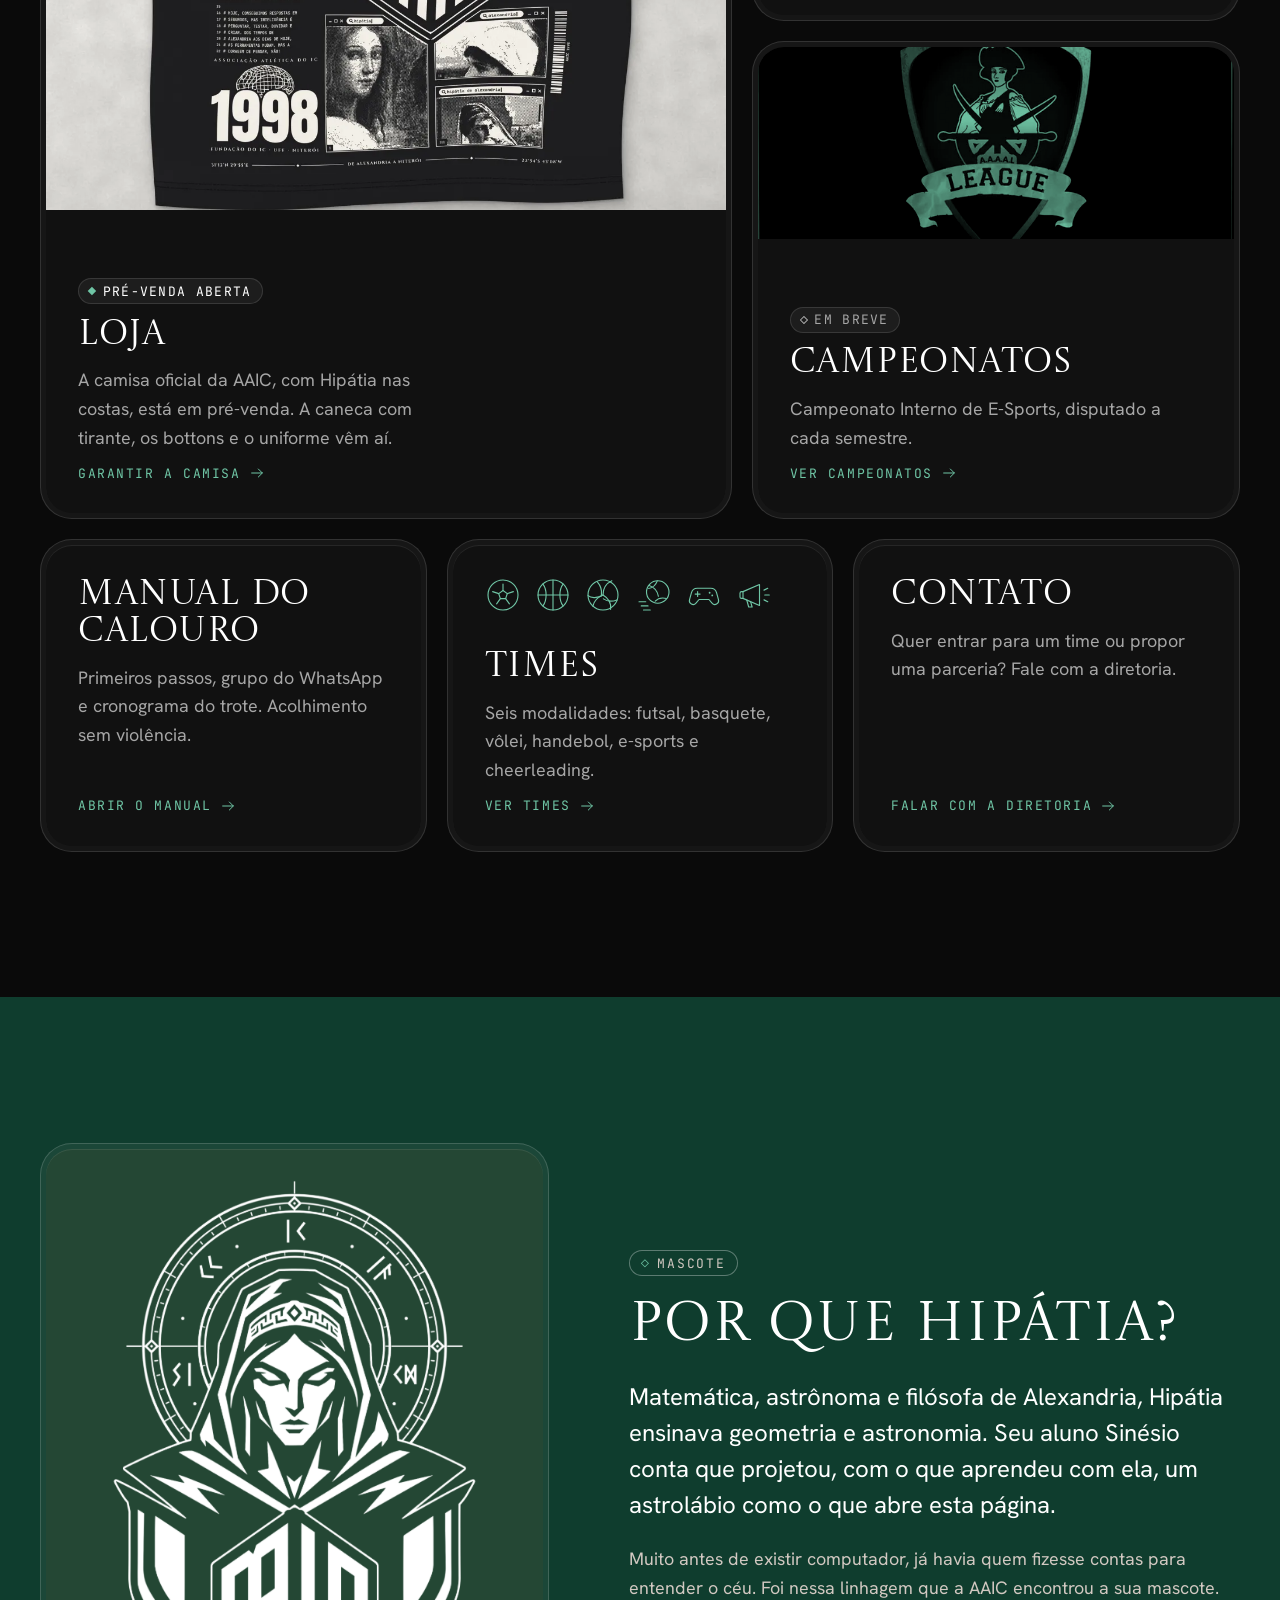
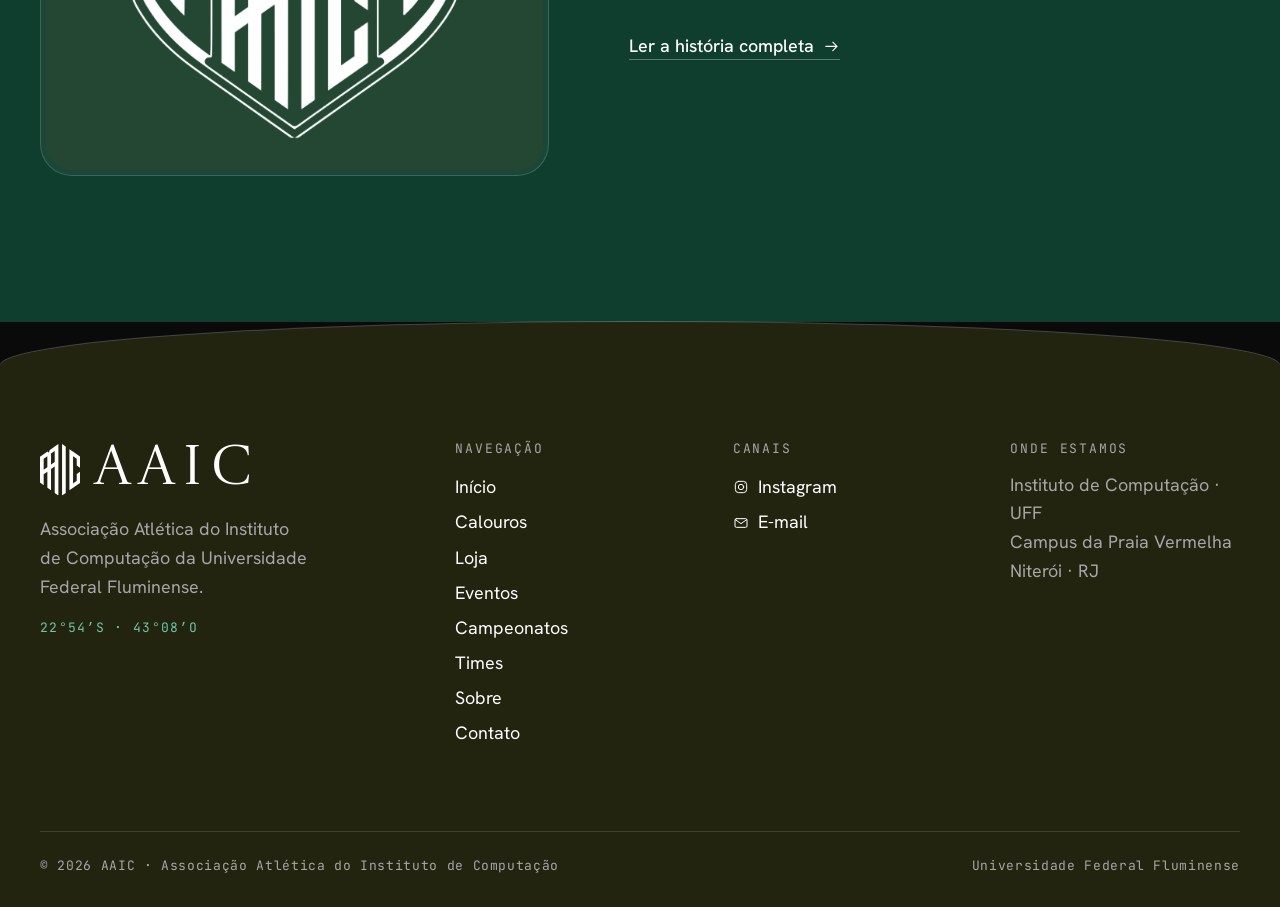
==== commit 7b27e335: "feat(seo): adiciona sitemap, robots e dados estruturados - robots.txt e sitemap.xml com as 8 páginas" ====
--- a/index.html
+++ b/index.html
@@ -3,16 +3,20 @@
 <head>
   <meta charset="utf-8">
   <meta name="viewport" content="width=device-width, initial-scale=1">
-  <title>AAIC UFF · Associação Atlética do Instituto de Computação</title>
+  <title>AAIC UFF · Atlética de Ciência da Computação, Sistemas de Informação e IA e Ciência de Dados</title>
   <meta name="description" content="Atlética do Instituto de Computação da UFF, em Niterói: manual do calouro, times, campeonatos, eventos, trotes solidários e loja de Ciência da Computação, Sistemas de Informação e IA e Ciência de Dados.">
   <link rel="canonical" href="https://aaic.com.br/">
   <meta property="og:type" content="website">
   <meta property="og:site_name" content="AAIC UFF">
   <meta property="og:locale" content="pt_BR">
-  <meta property="og:title" content="AAIC UFF · Associação Atlética do Instituto de Computação">
-  <meta property="og:description" content="Uma só atlética para todos os cursos do Instituto de Computação da UFF.">
+  <meta property="og:title" content="AAIC UFF · Atlética de Ciência da Computação, Sistemas de Informação e IA e Ciência de Dados">
+  <meta property="og:description" content="Atlética do Instituto de Computação da UFF, em Niterói: manual do calouro, times, campeonatos, eventos, trotes solidários e loja de Ciência da Computação, Sistemas de Informação e IA e Ciência de Dados.">
   <meta property="og:url" content="https://aaic.com.br/">
   <meta property="og:image" content="https://aaic.com.br/assets/img/og.jpg">
+  <meta property="og:image:width" content="1200">
+  <meta property="og:image:height" content="630">
+  <meta property="og:image:alt" content="AAIC: Associação Atlética do Instituto de Computação da UFF, com Hipátia sobre o escudo com o monograma AAIC.">
+  <meta name="twitter:card" content="summary_large_image">
   <meta name="theme-color" content="#0A0A0A">
   <link rel="icon" href="assets/favicon.png?v=20261022" type="image/png">
   <link rel="apple-touch-icon" href="assets/img/apple-touch-icon.png">
@@ -21,6 +25,54 @@
   <link rel="stylesheet" href="style.css?v=20261022">
   <script src="script.js?v=20261022" defer></script>
   <script src="astrolabio.js?v=20261022" defer></script>
+  <script type="application/ld+json">
+  {
+    "@context": "https://schema.org",
+    "@graph": [
+      {
+        "@type": "WebSite",
+        "@id": "https://aaic.com.br/#site",
+        "name": "AAIC UFF",
+        "alternateName": "Atlética do Instituto de Computação da UFF",
+        "url": "https://aaic.com.br/",
+        "inLanguage": "pt-BR",
+        "publisher": {
+          "@id": "https://aaic.com.br/#org"
+        }
+      },
+      {
+        "@type": "SportsOrganization",
+        "@id": "https://aaic.com.br/#org",
+        "name": "Associação Atlética do Instituto de Computação da UFF",
+        "alternateName": [
+          "AAIC",
+          "AAIC UFF",
+          "Atlética do Instituto de Computação da UFF"
+        ],
+        "description": "Atlética do Instituto de Computação da UFF, em Niterói: manual do calouro, times, campeonatos, eventos, trotes solidários e loja de Ciência da Computação, Sistemas de Informação e IA e Ciência de Dados.",
+        "url": "https://aaic.com.br/",
+        "logo": "https://aaic.com.br/assets/favicon.png",
+        "image": "https://aaic.com.br/assets/img/og.jpg",
+        "email": "diretoria@aaic.com.br",
+        "sameAs": [
+          "https://www.instagram.com/atleticaicuff/"
+        ],
+        "address": {
+          "@type": "PostalAddress",
+          "streetAddress": "Instituto de Computação, Campus da Praia Vermelha",
+          "addressLocality": "Niterói",
+          "addressRegion": "RJ",
+          "addressCountry": "BR"
+        },
+        "parentOrganization": {
+          "@type": "CollegeOrUniversity",
+          "name": "Universidade Federal Fluminense",
+          "url": "https://www.uff.br"
+        }
+      }
+    ]
+  }
+  </script>
 </head>
 <body class="page-inicio">
   <!-- chrome:nav -->
